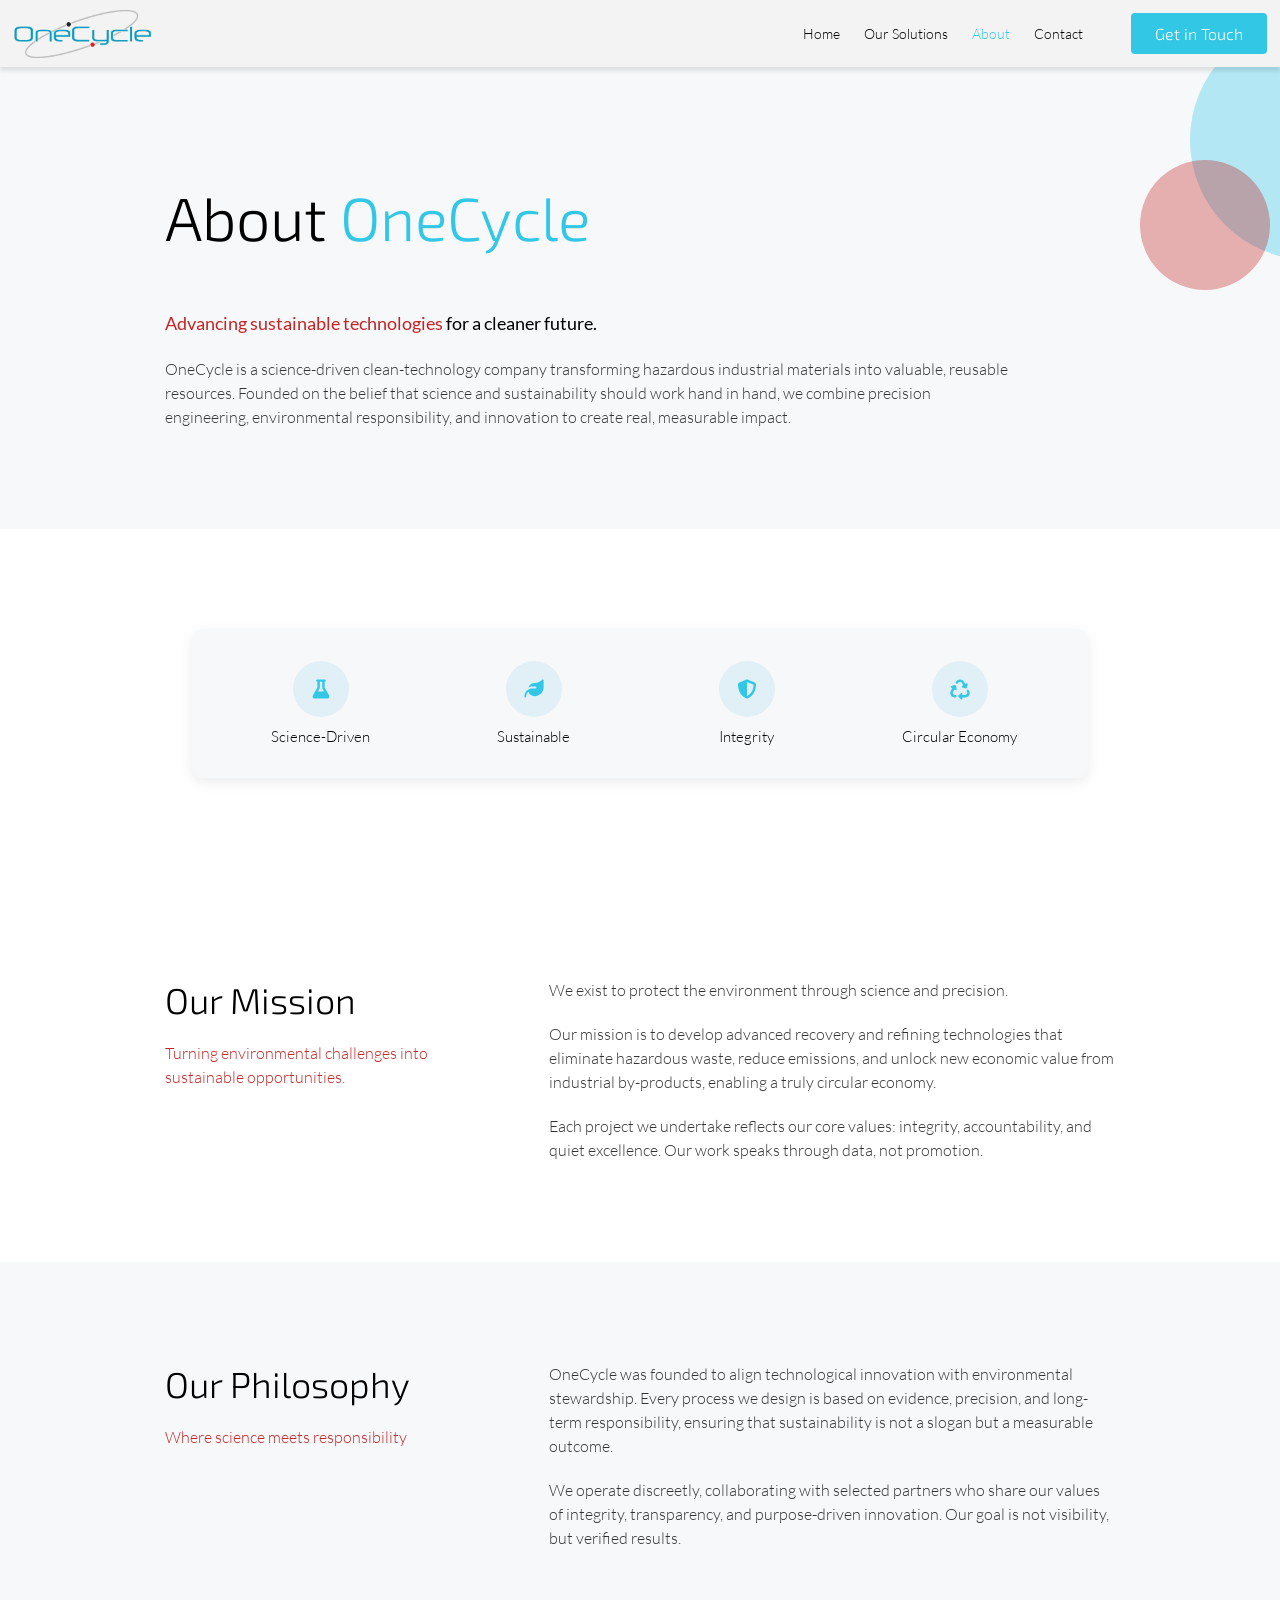
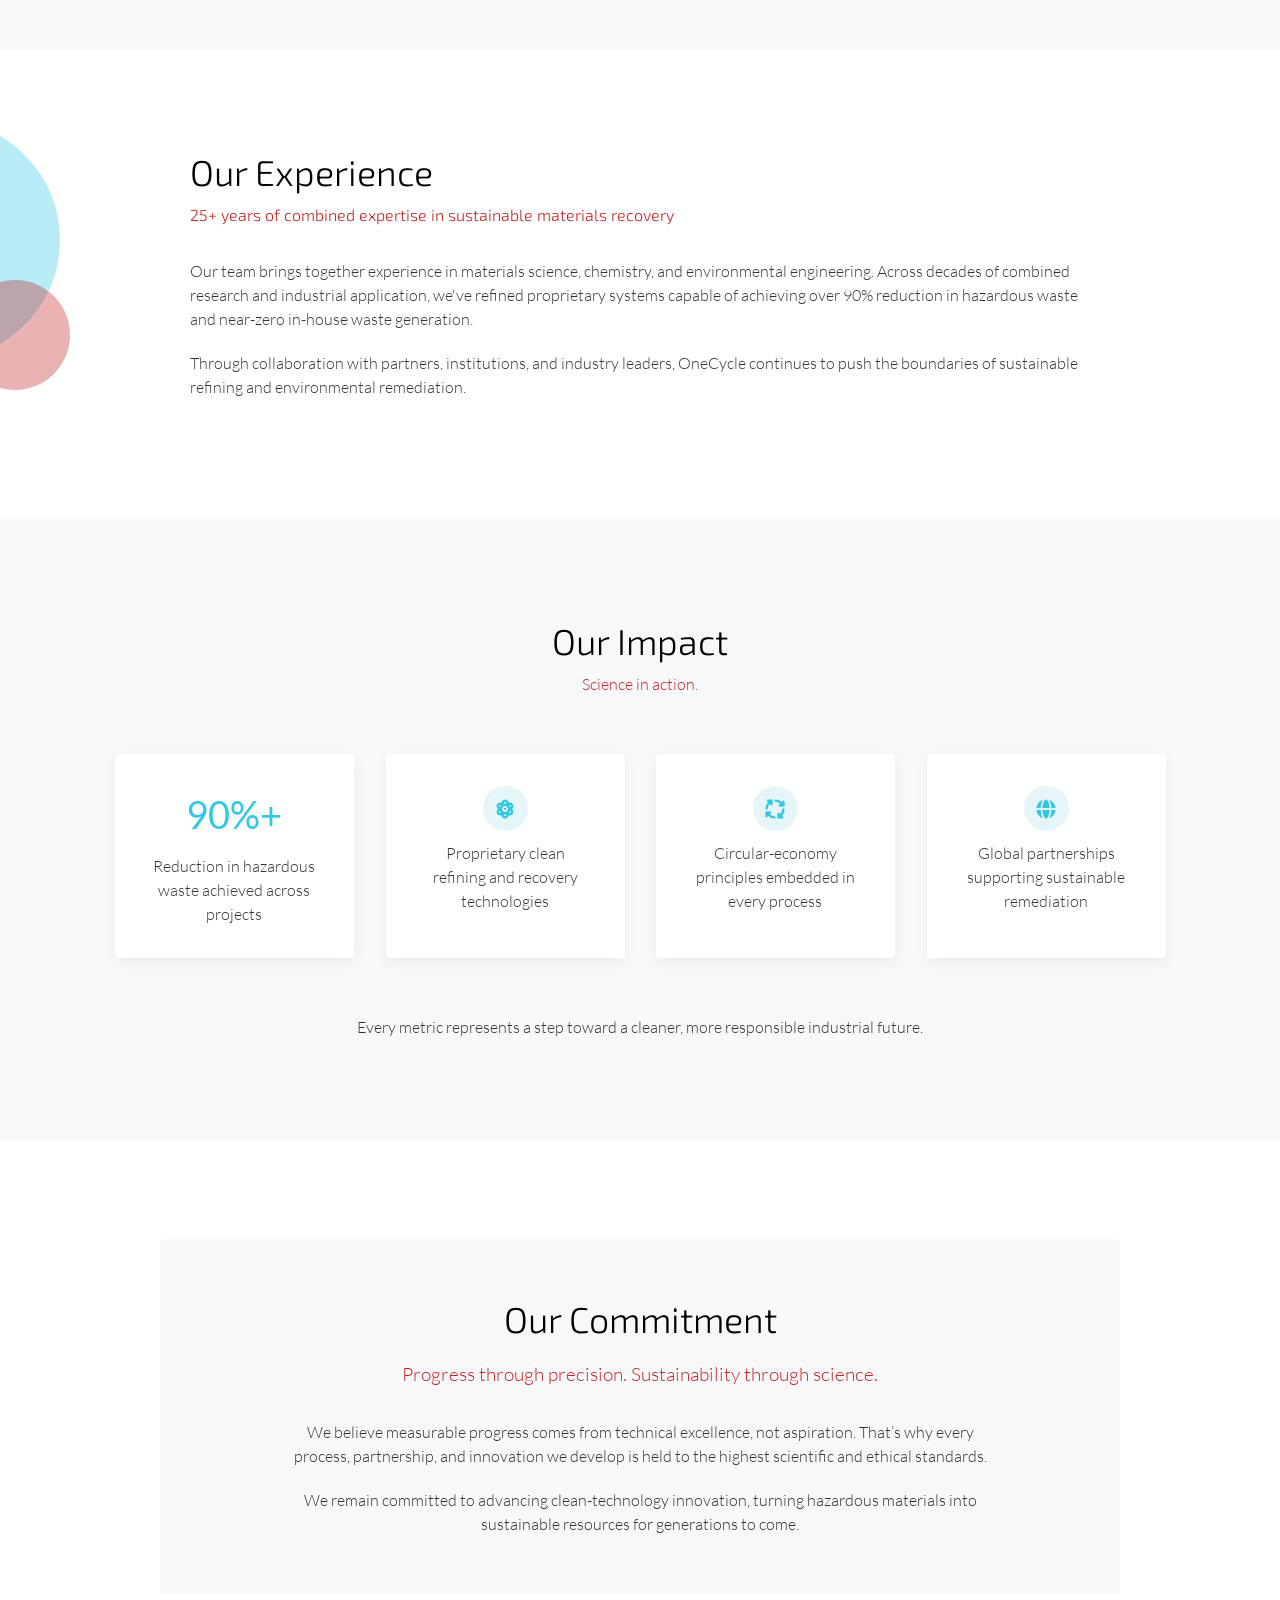
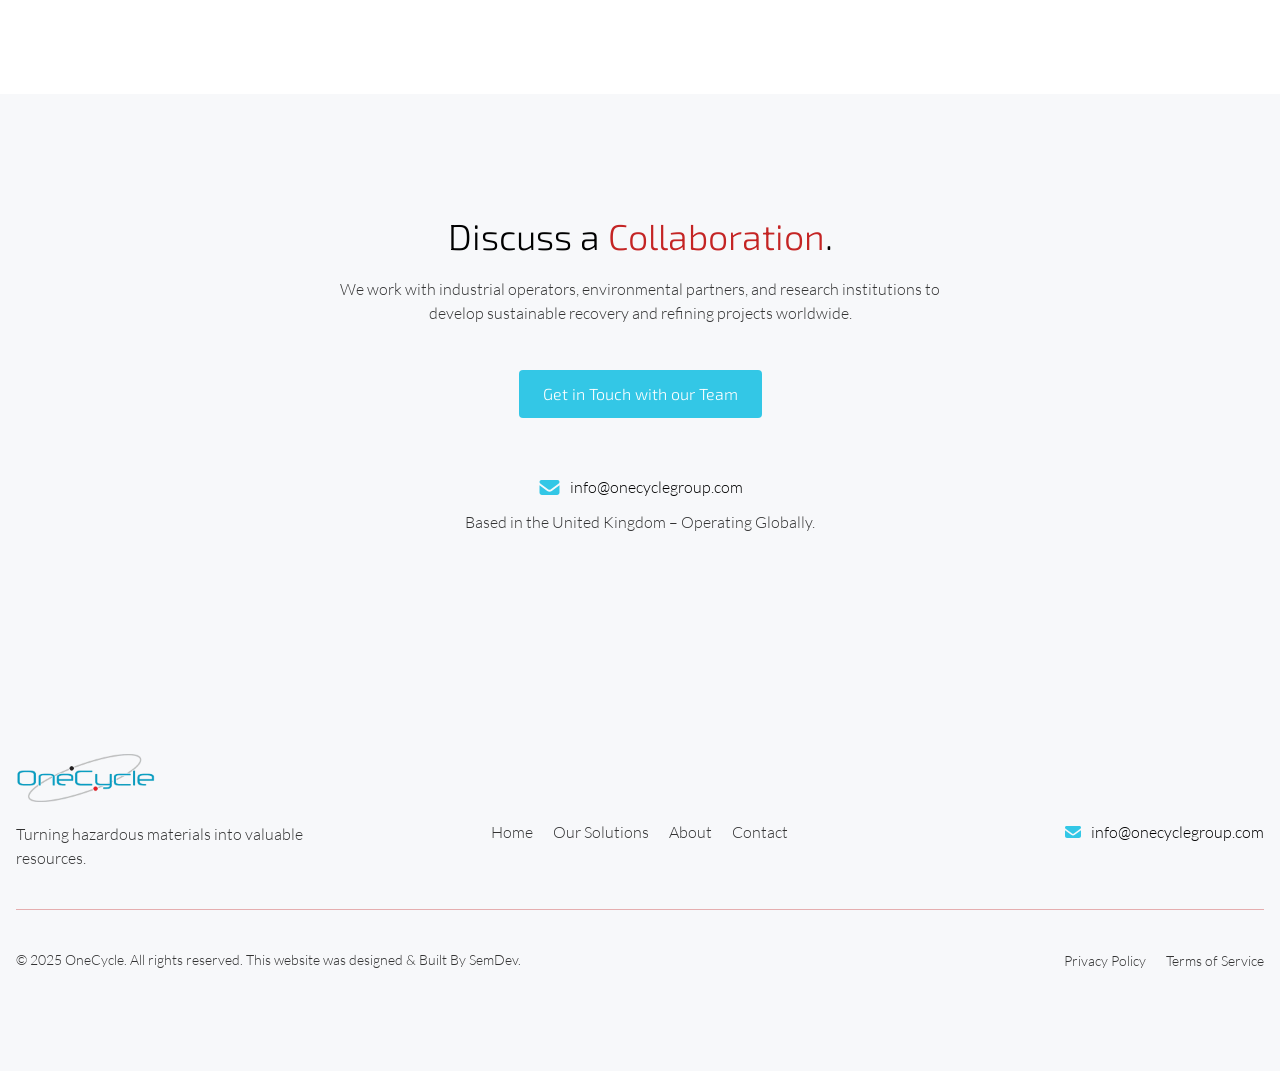
==== about/index.html @ dfafe9f1 "CHORE: Final touches" ====
<!DOCTYPE html>
<html lang="en-GB">
<head>
  <!-- Meta -->
  <meta charset="UTF-8">
  <meta name="viewport" content="width=device-width, initial-scale=1.0">
  <meta name="color-scheme" content="light"> 

  <!-- Primary SEO -->
  <title>About OneCycle | Clean-Technology & Sustainable Innovation</title>
  <meta name="description" content="Learn how OneCycle advances sustainable recovery and refining technologies that transform hazardous industrial materials into reusable resources.">
  <link rel="canonical" href="https://onecyclegroup.com/about/">
  <meta name="robots" content="index, follow, max-snippet:-1, max-image-preview:large, max-video-preview:-1">

  <!-- Icons & PWA -->
  <link rel="icon" type="image/png" sizes="32x32" href="/assets/images/onecycle-favicon.png">
  <link rel="icon" type="image/png" sizes="192x192" href="/assets/images/onecycle-favicon.png">
  <link rel="apple-touch-icon" href="/assets/images/onecycle-favicon.png">
  <meta name="theme-color" content="#F3F3F3"> 

  <!-- Global CSS -->
  <link rel="preload" href="/assets/css/root.css" as="style">
  <link rel="stylesheet" href="/assets/css/root.css">
  <link rel="preload" href="/assets/css/global.css" as="style">
  <link rel="stylesheet" href="/assets/css/global.css">

  <!-- Page Specific CSS -->
  <link rel="preload" href="/assets/css/about.css" as="style">
  <link rel="stylesheet" href="/assets/css/about.css">

  <!-- Fonts -->
  <link href="/assets/fonts/Exo2-Light.woff2" rel="preload" as="font" 
  crossorigin type="font/woff2">
  <link href="/assets/fonts/Exo2-Regular.woff2" rel="preload" as="font" 
  crossorigin type="font/woff2">
  <link href="/assets/fonts/Lato-Light.woff2" rel="preload" as="font" 
  crossorigin type="font/woff2">
  <link href="/assets/fonts/Lato-Regular.woff2" rel="preload" as="font" 
  crossorigin type="font/woff2">

  <!-- Other head and Json data under here -->
  <!-- ===== Open Graph (Facebook/LinkedIn) ===== -->
  <meta property="og:type" content="website">
  <meta property="og:site_name" content="OneCycle">
  <meta property="og:url" content="https://onecyclegroup.com/about/">
  <meta property="og:title" content="About OneCycle | Clean-Technology & Sustainable Innovation">
  <meta property="og:description" content="Learn how OneCycle advances sustainable recovery and refining technologies that transform hazardous industrial materials into reusable resources.">
  <meta property="og:image" content="https://onecyclegroup.com/assets/images/onecycle-logo.jpg/">
  <meta property="og:image:width" content="1200">
  <meta property="og:image:height" content="630">
  <meta property="og:image:alt" content="OneCycle Logo">
  <meta property="og:locale" content="en_GB">

  <!-- About WebPage -->
  <script type="application/ld+json">
  {
    "@context": "https://schema.org",
    "@type": "WebPage",
    "@id": "https://onecyclegroup.com/about/#webpage",
    "url": "https://onecyclegroup.com/about/",
    "name": "About OneCycle | Science-Driven Clean-Technology Company",
    "inLanguage": "en-GB",
    "isPartOf": {
      "@id": "https://onecyclegroup.com/#website"
    },
    "about": [
      "Science-driven clean-technology",
      "Sustainable materials recovery",
      "Environmental responsibility",
      "Circular economy",
      "Advanced recovery and refining technologies",
      "Hazardous waste reduction",
      "Clean-technology innovation"
    ],
    "description": "Learn about OneCycle, a science-driven clean-technology company transforming hazardous industrial materials into valuable, reusable resources. Discover our mission, philosophy, impact, and decades of combined experience in sustainable materials recovery and environmental remediation."
  }
  </script>

  <!-- Breadcrumbs for About Page -->
  <script type="application/ld+json">
  {
    "@context": "https://schema.org",
    "@type": "BreadcrumbList",
    "itemListElement": [
      {
        "@type": "ListItem",
        "position": 1,
        "name": "Home",
        "item": "https://onecyclegroup.com/"
      },
      {
        "@type": "ListItem",
        "position": 2,
        "name": "About",
        "item": "https://onecyclegroup.com/about/"
      }
    ]
  }
  </script>

</head>

<body> 
  <a href="#main-content" class="skip-link">Skip to main content</a>
  <!-- Nav1 Component Start -->
  <!-- Nav1 Component Start -->

  <!-- Header -->
  <header id="nav1-navigation">
    <div class="nav1-container container">
      <!-- Logo -->
      <a href="/" class="nav1-logo">
        <img alt="OneCycle" decoding="async"
          srcset="/assets/images/onecycle-logo.webp">
      </a>

      <!-- Nav Menu -->
      <div class="nav1-inner">
        <nav class="nav1-nav" role="navigation" aria-label="Primary">
          <!-- Toggle Button -->
          <button 
            class="nav1-toggle" 
            aria-label="Toggle Navigation"
            aria-controls="nav-menu"
            aria-expanded="false"
            >
            <div class="nav1-toggle-box">
              <span class="nav1-line" aria-hidden="true"></span>
              <span class="nav1-line" aria-hidden="true"></span>
              <span class="nav1-line" aria-hidden="true"></span>
            </div>
          </button>

          <div class="nav1-ul-wrapper" id="nav-menu">
            <ul class="nav1-ul">
              <!-- Home -->
              <li><a href="/">Home</a></li>
              <li><a href="/our-solutions/">Our Solutions</a></li>
              <li><a href="/about/" class="active" aria-current="page">About</a></li>
              <li><a href="/contact/">Contact</a></li>
            </ul>
            <div class="header-btn">
              <a href="/contact/" class="cta-button">Get in Touch</a>
            </div>
          </div>
        </nav>

        <div 
          class="header-btn"
          style="margin-left: 3rem;"
          >
          <a 
            href="/contact/" 
            class="cta-button sweep-to-top"
            style="padding: 0.7rem 1.5rem;"
            >
            Get in Touch</a>
        </div>
      </div>
    </div>
  </header>
  <div class="nav1-overlay" id="nav-overlay" aria-hidden="true"></div>

  <!-- Nav1 Component End -->
  <!-- Nav1 Component End -->

  <!-- Main Content -->
  <main id="main-content" tabindex="-1">

    <!-- SERVICES PAGE HERO -->
    <section id="services-hero" class="internal-hero section" aria-labelledby="internal-hero-title">
      <!-- Background circles -->
      <div class="internl-hero-bg" aria-hidden="true">
        <div class="internal-hero-circle internal-hero-circle1"></div>
        <div class="internal-hero-circle internal-hero-circle2"></div>
      </div>
      
      <div class="container internal-hero-inner">
        <div class="internal-hero-header">
          <h1 id="internal-hero-title" class="internal-hero-title">
            About <span class="brand-accent-blue">OneCycle</span>
          </h1>

          <p class="internal-hero-kicker">
            <span class="brand-accent">Advancing sustainable technologies</span> for a cleaner future.
          </p>

          <p class="internal-hero-copy">
            OneCycle is a science-driven clean-technology company transforming hazardous 
            industrial materials into valuable, reusable resources. Founded on the belief 
            that science and sustainability should work hand in hand, we combine precision 
            engineering, environmental responsibility, and innovation to create real, 
            measurable impact.
          </p>
        </div>
      </div>
    </section>

    <!-- ABOUT VALUES SECTION -->
    <section id="about-values" class="section" aria-labelledby="about-values-title">
      <div class="container about-values-inner">
        <h2 id="about-values-title" class="visually-hidden">Our Core Principles</h2>

        <div class="about-values-card">
          <ul class="about-values-list">
            <!-- Science-Driven -->
            <li class="about-value">
              <span class="about-value-icon">
                <svg class="icon" xmlns="http://www.w3.org/2000/svg" viewBox="0 0 640 640" focusable="false" aria-hidden="true" height="25" width="25">
                  <path d="M384 64L224 64C206.3 64 192 78.3 192 96C192 113.7 206.3 128 224 128L224 279.5L103.5 490.3C98.6 499 96 508.7 96 518.7C96 550.4 121.6 576 153.3 576L486.7 576C518.3 576 544 550.4 544 518.7C544 508.7 541.4 498.9 536.5 490.3L416 279.5L416 128C433.7 128 448 113.7 448 96C448 78.3 433.7 64 416 64L384 64zM288 279.5L288 128L352 128L352 279.5C352 290.6 354.9 301.6 360.4 311.3L402 384L238 384L279.6 311.3C285.1 301.6 288 290.7 288 279.5z"/>
                </svg>
              </span>
              <span class="about-value-label">Science-Driven</span>
            </li>

            <!-- Sustainable -->
            <li class="about-value">
              <span class="about-value-icon">
                <svg class="icon" xmlns="http://www.w3.org/2000/svg" viewBox="0 0 640 640" focusable="false" aria-hidden="true" height="25" width="25">
                  <path d="M535.3 70.7C541.7 64.6 551 62.4 559.6 65.2C569.4 68.5 576 77.7 576 88L576 274.9C576 406.1 467.9 512 337.2 512C260.2 512 193.8 462.5 169.7 393.3C134.3 424.1 112 469.4 112 520C112 533.3 101.3 544 88 544C74.7 544 64 533.3 64 520C64 445.1 102.2 379.1 160.1 340.3C195.4 316.7 237.5 304 280 304L360 304C373.3 304 384 293.3 384 280C384 266.7 373.3 256 360 256L280 256C240.3 256 202.7 264.8 169 280.5C192.3 210.5 258.2 160 336 160C402.4 160 451.8 137.9 484.7 116C503.9 103.2 520.2 87.9 535.4 70.7z"/>
                </svg>
              </span>
              <span class="about-value-label">Sustainable</span>
            </li>

            <!-- Integrity -->
            <li class="about-value">
              <span class="about-value-icon">
                <svg class="icon" xmlns="http://www.w3.org/2000/svg" viewBox="0 0 640 640" focusable="false" aria-hidden="true" height="25" width="25">
                  <path d="M320 64C324.6 64 329.2 65 333.4 66.9L521.8 146.8C543.8 156.1 560.2 177.8 560.1 204C559.6 303.2 518.8 484.7 346.5 567.2C329.8 575.2 310.4 575.2 293.7 567.2C121.3 484.7 80.6 303.2 80.1 204C80 177.8 96.4 156.1 118.4 146.8L306.7 66.9C310.9 65 315.4 64 320 64zM320 130.8L320 508.9C458 442.1 495.1 294.1 496 205.5L320 130.9L320 130.9z"/>
                </svg>
              </span>
              <span class="about-value-label">Integrity</span>
            </li>

            <!-- Circular Economy -->
            <li class="about-value">
              <span class="about-value-icon">
                <svg class="icon" xmlns="http://www.w3.org/2000/svg" viewBox="0 0 640 640" focusable="false" aria-hidden="true" height="25" width="25">
                  <path d="M216.3 124C262.5 44 378 44 424.2 124L461.5 188.6L489.2 172.6C497.6 167.7 508.1 168.4 515.8 174.3C523.5 180.2 526.9 190.2 524.4 199.6L500.9 287C497.5 299.8 484.3 307.4 471.5 304L384.1 280.6C374.7 278.1 367.8 270.2 366.5 260.6C365.2 251 369.9 241.5 378.3 236.7L406 220.7L368.7 156.1C347.1 118.8 293.3 118.8 271.7 156.1L266.4 165.2C257.6 180.5 238 185.7 222.7 176.9C207.4 168.1 202.2 148.5 211 133.1L216.3 124zM513.7 343.1C529 334.3 548.6 339.5 557.4 354.8L562.7 363.9C608.9 443.9 551.2 543.9 458.8 543.9L384.2 543.9L384.2 575.9C384.2 585.6 378.4 594.4 369.4 598.1C360.4 601.8 350.1 599.8 343.2 592.9L279.2 528.9C269.8 519.5 269.8 504.3 279.2 495L343.2 431C350.1 424.1 360.4 422.1 369.4 425.8C378.4 429.5 384.2 438.3 384.2 448L384.2 480L458.8 480C501.9 480 528.9 433.3 507.3 396L502 386.9C493.2 371.6 498.4 352 513.7 343.2zM115 299.4L87.3 283.4C78.9 278.5 74.2 269.1 75.5 259.5C76.8 249.9 83.7 242 93.1 239.5L180.5 216C193.3 212.6 206.5 220.2 209.9 233L233.3 320.4C235.8 329.8 232.4 339.7 224.7 345.7C217 351.7 206.5 352.3 198.1 347.4L170.4 331.4L133.1 396C111.5 433.3 138.5 480 181.6 480L192.2 480C209.9 480 224.2 494.3 224.2 512C224.2 529.7 209.9 544 192.2 544L181.6 544C89.3 544 31.6 444 77.8 364L115 299.4z"/>
                </svg>
              </span>
              <span class="about-value-label">Circular Economy</span>
            </li>
          </ul>
        </div>
      </div>
    </section>

    <!-- MISSION SECTION -->
    <section id="mission" class="section" aria-labelledby="mission-title">
      <div class="container mission-inner reveal">
        <div class="mission-layout">
          <!-- Left column -->
          <div class="mission-left">
            <h2 id="mission-title">Our Mission</h2>
            <p class="mission-kicker reveal">
              Turning environmental challenges into sustainable opportunities.
            </p>
          </div>

          <!-- Right column -->
          <div class="mission-right">
            <p>
              We exist to protect the environment through science and precision.
            </p>
            <p>
              Our mission is to develop advanced recovery and refining technologies that eliminate hazardous waste,
              reduce emissions, and unlock new economic value from industrial by-products, enabling a truly circular economy.
            </p>
            <p>
              Each project we undertake reflects our core values: integrity, accountability, and quiet excellence.
              Our work speaks through data, not promotion.
            </p>
          </div>
        </div>
      </div>
    </section>

    <!-- Philosophy SECTION -->
    <section id="philosophy" class="section" aria-labelledby="philosophy-title">
      <div class="container mission-inner reveal">
        <div class="mission-layout">
          <!-- Left column -->
          <div class="mission-left">
            <h2 id="philosophy-title">Our Philosophy</h2>
            <p class="mission-kicker reveal">
              Where science meets responsibility
            </p>
          </div>

          <!-- Right column -->
          <div class="mission-right">
            <p>
              OneCycle was founded to align technological innovation with environmental stewardship. 
              Every process we design is based on evidence, precision, and long- term responsibility, 
              ensuring that sustainability is not a slogan but a measurable outcome.
            </p>
            <p>
              We operate discreetly, collaborating with selected partners who share our values of 
              integrity, transparency, and purpose-driven innovation. Our goal is not visibility, 
              but verified results.
            </p>
          </div>
        </div>
      </div>
    </section>

    <!-- Experience SECTION -->
    <section id="experience" class="section" aria-labelledby="experience-title">
      <!-- Background shapes -->
      <div class="philosophy-bg" aria-hidden="true">
        <div class="philosophy-circle circle-left-1"></div>
        <div class="philosophy-circle circle-left-2"></div>
      </div>
      <div class="container philosophy-inner reveal">
        <h2 id="experience-title" class="reveal">
          Our Experience
        </h2>
        <p class="experience-kicker reveal">25+ years of combined expertise in sustainable materials recovery</p>

        <p class="philosophy-copy">
          Our team brings together experience in materials science, chemistry, and 
          environmental engineering. Across decades of combined research and industrial 
          application, we've refined proprietary systems capable of achieving over 90% 
          reduction in hazardous waste and near-zero in-house waste generation.
        </p>

        <p class="philosophy-copy">
          Through collaboration with partners, institutions, and industry leaders, OneCycle 
          continues to push the boundaries of sustainable refining and environmental remediation.
        </p>
      </div>
    </section>

    <!-- ABOUT – IMPACT SECTION -->
    <section id="about-impact" class="section" aria-labelledby="about-impact-title">
      <div class="container about-impact-inner reveal">

        <header class="about-impact-header">
          <h2 id="about-impact-title" class="reveal">Our Impact</h2>
          <p class="about-impact-kicker reveal">Science in action.</p>
        </header>

        <ul class="about-impact-grid">
          <li class="about-impact-card reveal">
            <p class="impact-figure">90%+</p>
            <p class="impact-copy">Reduction in hazardous waste achieved across projects</p>
          </li>

          <li class="about-impact-card reveal">
            <span class="impact-icon-circle">
              <svg class="icon" xmlns="http://www.w3.org/2000/svg" viewBox="0 0 640 640" focusable="false" aria-hidden="true" height="25" width="25">
                <path d="M320 462.8C308.2 467.9 296.6 472.5 285.1 476.3C301.8 510.1 316.1 512 320 512C323.9 512 338.1 510.1 354.9 476.3C343.5 472.4 331.8 467.9 320 462.8zM510 320C543 365.2 554.3 410.9 533.6 448C513.4 484.3 471.1 497.3 418.4 491.2C396.4 543.3 362.7 576 320 576C277.3 576 243.6 543.3 221.6 491.2C168.9 497.3 126.6 484.3 106.4 448C85.7 410.9 97 365.2 130 320C97 274.8 85.7 229.1 106.4 192C126.6 155.7 168.9 142.7 221.6 148.8C243.6 96.7 277.2 64 320 64C362.8 64 396.4 96.7 418.4 148.8C471.1 142.7 513.4 155.6 533.6 192C554.3 229.1 543 274.8 510 320zM444.2 387.4C442.5 401.6 440.3 415.4 437.5 428.6C469.3 430 476.1 419.9 477.7 416.9C480 412.7 484.7 399 465.8 368.8C459 375.1 451.8 381.3 444.2 387.4zM437.5 211.5C440.3 224.6 442.5 238.4 444.2 252.7C451.8 258.8 459 265 465.8 271.3C484.7 241.1 480 227.3 477.7 223.2C476.1 220.3 469.3 210.2 437.5 211.5zM354.9 163.7C338.1 129.9 323.9 128 320 128C316.1 128 301.9 129.9 285.1 163.7C296.5 167.6 308.2 172.1 320 177.2C331.8 172.1 343.4 167.5 354.9 163.7zM195.9 252.6C197.6 238.3 199.8 224.6 202.6 211.4C170.8 210 164 220.1 162.4 223.1C160.1 227.3 155.4 241 174.3 271.2C181.1 264.9 188.3 258.7 195.9 252.6zM174.2 368.8C155.3 399 160 412.8 162.3 416.9C163.9 419.8 170.7 429.9 202.5 428.6C199.7 415.5 197.5 401.7 195.8 387.4C188.2 381.3 181 375.1 174.2 368.8zM400 320C400 275.8 364.2 240 320 240C275.8 240 240 275.8 240 320C240 364.2 275.8 400 320 400C364.2 400 400 364.2 400 320zM320 288C337.7 288 352 302.3 352 320C352 337.7 337.7 352 320 352C302.3 352 288 337.7 288 320C288 302.3 302.3 288 320 288z"/>
              </svg>
            </span>
            <p class="impact-copy">Proprietary clean refining and recovery technologies</p>
          </li>

          <li class="about-impact-card reveal">
            <span class="impact-icon-circle">
              <svg class="icon" xmlns="http://www.w3.org/2000/svg" viewBox="0 0 640 640" focusable="false" aria-hidden="true" height="25" width="25">
                <path d="M545.7 304.1C528.1 302.9 512.8 316.1 511.5 333.8C508.2 380.8 487.9 423.2 456.7 454.8L425 423C418.1 416.1 407.8 414.1 398.8 417.8C389.8 421.5 384 430.3 384 440L384 552C384 565.3 394.7 576 408 576L520 576C529.7 576 538.5 570.2 542.2 561.2C545.9 552.2 543.9 541.9 537 535L502 500C543.7 457.8 570.9 401.2 575.4 338.2C576.6 320.6 563.4 305.3 545.7 304zM103 105L138 140C96.3 182.2 69.1 238.8 64.6 301.8C63.4 319.4 76.6 334.7 94.3 336C112 337.3 127.2 324 128.5 306.3C131.8 259.3 152.1 216.9 183.3 185.3L215 217C221.9 223.9 232.2 225.9 241.2 222.2C250.2 218.5 256 209.7 256 200L256 88C256 74.7 245.3 64 232 64L120 64C110.3 64 101.5 69.8 97.8 78.8C94.1 87.8 96.2 98.1 103 105zM304 94.3C302.8 111.9 316 127.2 333.7 128.5C380.7 131.8 423.1 152.1 454.7 183.3L423 215C416.1 221.9 414.1 232.2 417.8 241.2C421.5 250.2 430.3 256 440 256L552 256C565.3 256 576 245.3 576 232L576 120C576 110.3 570.2 101.5 561.2 97.8C552.2 94.1 541.9 96.2 535 103L500 138C457.8 96.3 401.2 69.1 338.2 64.6C320.6 63.4 305.3 76.6 304 94.3zM105 537L140 502C182.2 543.7 238.8 570.9 301.8 575.4C319.4 576.6 334.7 563.4 336 545.7C337.3 528 324 512.8 306.3 511.5C259.3 508.2 216.9 487.9 185.3 456.7L217 425C223.9 418.1 225.9 407.8 222.2 398.8C218.5 389.8 209.7 384 200 384L88 384C74.7 384 64 394.7 64 408L64 520C64 529.7 69.8 538.5 78.8 542.2C87.8 545.9 98.1 543.8 105 537z"/>
              </svg>
            </span>
            <p class="impact-copy">Circular-economy principles embedded in every process</p>
          </li>

          <li class="about-impact-card reveal">
            <span class="impact-icon-circle">
              <svg class="icon" xmlns="http://www.w3.org/2000/svg" viewBox="0 0 640 640" focusable="false" aria-hidden="true" height="25" width="25">
                <path d="M415.9 344L225 344C227.9 408.5 242.2 467.9 262.5 511.4C273.9 535.9 286.2 553.2 297.6 563.8C308.8 574.3 316.5 576 320.5 576C324.5 576 332.2 574.3 343.4 563.8C354.8 553.2 367.1 535.8 378.5 511.4C398.8 467.9 413.1 408.5 416 344zM224.9 296L415.8 296C413 231.5 398.7 172.1 378.4 128.6C367 104.2 354.7 86.8 343.3 76.2C332.1 65.7 324.4 64 320.4 64C316.4 64 308.7 65.7 297.5 76.2C286.1 86.8 273.8 104.2 262.4 128.6C242.1 172.1 227.8 231.5 224.9 296zM176.9 296C180.4 210.4 202.5 130.9 234.8 78.7C142.7 111.3 74.9 195.2 65.5 296L176.9 296zM65.5 344C74.9 444.8 142.7 528.7 234.8 561.3C202.5 509.1 180.4 429.6 176.9 344L65.5 344zM463.9 344C460.4 429.6 438.3 509.1 406 561.3C498.1 528.6 565.9 444.8 575.3 344L463.9 344zM575.3 296C565.9 195.2 498.1 111.3 406 78.7C438.3 130.9 460.4 210.4 463.9 296L575.3 296z"/>
              </svg>
            </span>
            <p class="impact-copy">Global partnerships supporting sustainable remediation</p>
          </li>
        </ul>

        <p class="about-impact-footer">
          Every metric represents a step toward a cleaner, more responsible industrial future.
        </p>

      </div>
    </section>

    <!-- ABOUT – COMMITMENT SECTION -->
    <section id="commitment" class="section" aria-labelledby="commitment-title">
      <div class="container commitment-inner reveal">
        <div class="commitment-panel">
          <h2 id="commitment-title" class="reveal">Our Commitment</h2>

          <p class="commitment-kicker">
            Progress through precision. Sustainability through science.
          </p>

          <p class="commitment-copy">
            We believe measurable progress comes from technical excellence, not aspiration. That’s why every process,
            partnership, and innovation we develop is held to the highest scientific and ethical standards.
          </p>

          <p class="commitment-copy">
            We remain committed to advancing clean-technology innovation, turning hazardous materials into sustainable
            resources for generations to come.
          </p>
        </div>
      </div>
    </section>

    <!-- COLLAB CTA -->
    <section id="collab-cta" class="section" aria-labelledby="collab-cta-title">
      <div class="container collab-cta-inner">
        <h2 id="collab-cta-title" class="reveal">
          Discuss a <span class="brand-accent">Collaboration</span>.
        </h2>

        <p class="collab-cta-intro">
          We work with industrial operators, environmental partners, and research institutions to develop
          sustainable recovery and refining projects worldwide.
        </p>

        <div class="collab-cta-actions">
          <a href="/contact/" class="cta-button sweep-to-top reveal">Get in Touch with our Team</a>
        </div>

        <div class="collab-cta-meta">
          <p class="collab-cta-email">
            <svg class="icon" xmlns="http://www.w3.org/2000/svg" viewBox="0 0 640 640" focusable="false" aria-hidden="true" height="25" width="25">
              <path d="M112 128C85.5 128 64 149.5 64 176C64 191.1 71.1 205.3 83.2 214.4L291.2 370.4C308.3 383.2 331.7 383.2 348.8 370.4L556.8 214.4C568.9 205.3 576 191.1 576 176C576 149.5 554.5 128 528 128L112 128zM64 260L64 448C64 483.3 92.7 512 128 512L512 512C547.3 512 576 483.3 576 448L576 260L377.6 408.8C343.5 434.4 296.5 434.4 262.4 408.8L64 260z"/>
            </svg>
            <a href="mailto:info@onecyclegroup.com">info@onecyclegroup.com</a>
          </p>

          <p class="collab-cta-location">
            Based in the United Kingdom – Operating Globally.
          </p>
        </div>
      </div>
    </section>
  </main>

  <!-- FOOTER -->
  <footer id="footer1" class="section">
    <div class="container footer1-inner">
      <!-- Logo -->
      <a href="/" class="nav1-logo">
        <img alt="OneCycle" decoding="async"
          srcset="/assets/images/onecycle-logo.webp">
      </a>
      <!-- Top Row -->
      <div class="footer1-top">
        <div class="footer1-brand">
          <p class="footer1-tagline">
            Turning hazardous materials into valuable resources.
          </p>
        </div>

        <nav class="footer1-nav" aria-label="Footer Navigation">
          <ul>
            <li><a href="/">Home</a></li>
            <li><a href="/our-solutions/">Our Solutions</a></li>
            <li><a href="/about/">About</a></li>
            <li><a href="/contact/">Contact</a></li>
          </ul>
        </nav>

        <div class="footer1-contact">
          <svg class="icon-small footer1-email-icon" viewBox="0 0 640 640" aria-hidden="true">
            <path d="M112 128C85.5 128 64 149.5 64 176C64 191.1 71.1 205.3 83.2 214.4L291.2 370.4C308.3 383.2 331.7 383.2 348.8 370.4L556.8 214.4C568.9 205.3 576 191.1 576 176C576 149.5 554.5 128 528 128L112 128zM64 260L64 448C64 483.3 92.7 512 128 512L512 512C547.3 512 576 483.3 576 448L576 260L377.6 408.8C343.5 434.4 296.5 434.4 262.4 408.8L64 260z"/>
          </svg>

          <a href="mailto:info@onecyclegroup.com">info@onecyclegroup.com</a>
        </div>
      </div>

      <!-- Divider -->
      <hr class="footer1-divider">

      <!-- Bottom Row -->
      <div class="footer1-bottom">
        <p class="footer1-copy">© 2025 OneCycle. All rights reserved.
          <a href="https://builtbysemdev.com" class="built-by-link">
            This website was designed &amp; Built By SemDev.
          </a>
        </p>

        <div class="footer1-legal">
          <a href="/privacy-policy">Privacy Policy</a>
          <a href="/terms-of-service">Terms of Service</a>
        </div>
      </div>

    </div>
  </footer>
  <!-- footer1 Components End -->
  <!-- footer1 Components End -->

  <script src="/assets/js/global.js" defer></script>
</body>
</html>
---- assets/css/root.css ----
:root {
  --spaceXs: clamp(0.5rem, 0.8vw, 0.625rem);   /* 8–10px range */
  --spaceSm: clamp(1rem, 1.6vw, 1.25rem);      /* 16–20px range */
  --spaceSmMd: clamp(1.75rem, 2.5vw, 2.1875rem); /* 28–35px range */
  --spaceMd: clamp(2.5rem, 3.5vw, 3.125rem);   /* 40–50px range */
  --spaceLg: clamp(3.5rem, 4.5vw, 4.0625rem);  /* 56–65px range */
  --mainBrandColour: #33C7E6;
  --brandAccentColour: #C42424;
  --bgColour1: #F7F8FA;
  --bgColour2: #F3F3F3; 
  --bgColour3: #FFFFFF;
  --textColour1: black;  
  --textColour2: rgba(0, 0, 0, 0.80);  
  --maxW: 80rem;
  --sectionPadding: clamp(3.75rem, 7.82vw, 6.25rem) 1rem;
  --headerFont: "Exo2", sans-serif; 
  --bodyFont: "Lato", sans-serif; 
  --logoFont: "Neuropol-X", sans-serif;
  --borderR: 4px;
}
---- assets/css/root.css ----
:root {
  --spaceXs: clamp(0.5rem, 0.8vw, 0.625rem);   /* 8–10px range */
  --spaceSm: clamp(1rem, 1.6vw, 1.25rem);      /* 16–20px range */
  --spaceSmMd: clamp(1.75rem, 2.5vw, 2.1875rem); /* 28–35px range */
  --spaceMd: clamp(2.5rem, 3.5vw, 3.125rem);   /* 40–50px range */
  --spaceLg: clamp(3.5rem, 4.5vw, 4.0625rem);  /* 56–65px range */
  --mainBrandColour: #33C7E6;
  --brandAccentColour: #C42424;
  --bgColour1: #F7F8FA;
  --bgColour2: #F3F3F3; 
  --bgColour3: #FFFFFF;
  --textColour1: black;  
  --textColour2: rgba(0, 0, 0, 0.80);  
  --maxW: 80rem;
  --sectionPadding: clamp(3.75rem, 7.82vw, 6.25rem) 1rem;
  --headerFont: "Exo2", sans-serif; 
  --bodyFont: "Lato", sans-serif; 
  --logoFont: "Neuropol-X", sans-serif;
  --borderR: 4px;
}
---- assets/css/global.css ----
/* Fonts */
@font-face {
  font-display: swap; 
  font-family: 'Exo2';
  font-style: normal;
  font-weight: 400;
  src: url('/assets/fonts/Exo2-Regular.woff2') format('woff2'),
       url('/assets/fonts/Exo2-Regular.woff') format('woff'); 
}

@font-face {
  font-display: swap; 
  font-family: 'Exo2';
  font-style: normal;
  font-weight: 300;
  src: url('/assets/fonts/Exo2-Light.woff2') format('woff2'),
       url('/assets/fonts/Exo2-Light.woff') format('woff'); 
}

@font-face {
  font-display: swap; 
  font-family: 'Lato';
  font-style: normal;
  font-weight: 400;
  src: url('/assets/fonts/Lato-Regular.woff2') format('woff2'),
       url('/assets/fonts/Lato-Regular.woff') format('woff'); 
}

@font-face {
  font-display: swap; 
  font-family: 'Lato';
  font-style: normal;
  font-weight: 300;
  src: url('/assets/fonts/Lato-Light.woff2') format('woff2'),
       url('/assets/fonts/Lato-Light.woff') format('woff'); 
}

/* visible-only-on-focus skip link */
.skip-link{
  position:absolute;
  left:-9999px;
  top:auto
}

.skip-link:focus{
  left:1rem;
  top:1rem;
  z-index:10000;
  padding:.6rem 1rem;
  background:#000;
  color:#fff;
  border-radius:.375rem
}

/* visually hidden but screen-reader readable */
.visually-hidden{
  position:absolute!important;
  width:1px;
  height:1px;
  padding:0;
  margin:-1px;
  overflow:hidden;
  clip:rect(0 0 0 0);
  white-space:nowrap;
  border:0
}

/* always show a focus style */
:focus-visible{
  outline: 2px solid var(--mainBrandColour);
}

input,
textarea,
select {
  font-size: 16px;
}

/* reduced motion */
@media (prefers-reduced-motion: reduce){
  *{
    animation-duration:0.01ms !important;
    animation-iteration-count:1 !important;
    transition-duration:0.01ms !important;
    scroll-behavior:auto !important
  }

  .reveal,
  .sweep-to-top,
  .your-animation-class {
    animation: none;
    transition: none;
  }
}

/* Global Styles */
html {
  font-size: 16px; 
}

*, *:before, *:after {
  margin: 0;
  box-sizing: border-box;
  padding: 0;
}

body, html {
  margin: 0;
  overflow-x: hidden;
  padding: 0;
  font-family: var(--bodyFont);
  font-weight: 300;
  color: var(--textColour1);
  scroll-behavior: smooth;
  background-color: var(--bgColour1);
}

section {
  padding: var(--sectionPadding)
}

.container {
  max-width: var(--maxW);
  margin: 0 auto;
}

p {
  line-height: 1.5em;
}

h1, h2 {
  font-family: var(--headerFont);
  font-weight: 300;
}

h1 {
  font-size: clamp(2.9rem, 5.4vw, 3.8rem);
}

h2 {
  font-size: clamp(2rem, 2.8vw, 2.3rem);
}

h3 {
  font-size: clamp(1.1rem, 1.8vw, 1.2rem);
  font-family: var(--headerFont);
}

.brand-accent-blue {
  color: var(--mainBrandColour);
  opacity: 1;
}

.brand-accent {
  color: var(--brandAccentColour);
  opacity: 1;
}

.sub-heading {
  color: var(--mainBrandColour);
}

/* Icon styles */
.icon {
  fill: var(--mainBrandColour);
  width: 25px;
  height: 25px;
}

.icon {
  fill: var(--mainBrandColour);
  width: 25px;
  height: 25px;
}

.icon-small {
  width: 20px;
  fill: var(--mainBrandColour);
  height: 20px;
}

/* Icon Circle */
.icon-circle {
  width: clamp(40px, 6.5vw, 48px);
  height: clamp(40px, 6.5vw, 48px);
  background: #33c8e62a;
  color: var(--mainBrandColour);
  border-radius: 50%;
  font-size: clamp(1.2rem, 2.5vw, 1.5rem);
  display: flex;
  align-items: center;
  justify-content: center;
  margin-bottom: 1.2rem;
}

/* Button Styles */
/* Button CSS */
.cta-button {
  padding: 0.9rem 1.5rem;
  text-decoration: none;
  font-weight: 300;
  font-size: 1rem;
  display: inline-block;
  transition: all 0.3s;
  font-family: var(--headerFont);
  position: relative;
  background-color: var(--mainBrandColour);
  border: none;
  color: white;
  cursor: pointer;
  border-radius: 4px;
}

.sub-btn {
  box-sizing: border-box;
  background-color: rgba(230, 230, 230, 0);
  border: 1px solid #5A5A5A;
  color: var(--mainBrandColour);
  font-weight: 400;
  color: #5A5A5A;
}

/* ==== Nav1 Component Styles Start ==== */
/* ==== Nav1 Component Styles Start ==== */
#nav1-navigation {
  position: fixed;
  top: 0;
  left: 50%;
  transform: translateX(-50%);
  width: 100%;
  background: var(--bgColour2);
  box-shadow: 0 4px 4px rgba(0, 0, 0, 0.1);
  z-index: 1000;
  padding: 0.6rem 0.8rem;
}

.nav1-container {
  display: flex;
  align-items: center;
  justify-content: space-between;
}

.nav1-inner {
  display: flex;
  flex-direction: row;
  align-items: center;
}

.nav1-ul li a {
  font-family: var(--bodyFont);
  font-weight: 300;
  color: var(--textColour1);
  text-decoration: none;
  transition: color 0.3s;
}

.nav1-logo {
  height: clamp(2rem, 6.4vw, 3rem);
  justify-content: center;
  padding: 0;
  width: auto;
  z-index: 10;
}

.nav1-logo img {
  height: 100%;
  object-fit: contain;
  width: auto;
}

.nav1-toggle {
  background: var(--bgColour2);
  border: none;
  border-radius: 4px;
  width: 42px;
  height: 42px;
  display: flex;
  justify-content: center;
  align-items: center;
  cursor: pointer;
  z-index: 10;
  transition: transform 0.6s;
}

.nav1-toggle-box {
  width: 24px;
  height: 18px;
  position: relative;
}

.nav1-line {
  width: 100%;
  height: 2px;
  background: black;
  position: absolute;
  left: 0;
  transition: all 0.3s;
  border-radius: 1px;
}

.nav1-line:nth-child(1) { top: 0; }
.nav1-line:nth-child(2) { top: 8px; }
.nav1-line:nth-child(3) { bottom: 0; }

/* Animate to "X" */
.nav1-toggle.active .nav1-line:nth-child(1) {
  transform: rotate(45deg);
  top: 8px;
}
.nav1-toggle.active .nav1-line:nth-child(2) {
  opacity: 0;
}
.nav1-toggle.active .nav1-line:nth-child(3) {
  transform: rotate(-45deg);
  bottom: auto;
  top: 8px;
}

/* Menu */
.nav1-ul-wrapper {
  width: 100%;
  background-color: var(--bgColour2);
  transform: scaleY(0);
  transform-origin: top;
  transition: transform 0.4s;
  overflow: hidden;
}

.nav1-ul {
  list-style: none;
  padding: 1.5rem 0;
  margin: 0;
  display: flex;
  flex-direction: column;
  align-items: center;
  gap: 1rem;
  font-size: 0.9rem;
}

.nav1-ul a:hover {
  color: var(--mainBrandColour);
  transition: color 0.3s;
}

.nav1-ul .active {
  color: var(--mainBrandColour);
}

/* Button */
.header-btn {
  display: none;
}

.cta-button.main-btn.zoom-out {
  font-size: 1rem;
  font-weight: 600;
  background: var(--mainBrandColour);
  border-radius: 0px;
  text-decoration: none;
}

/* Show menu when active */
#nav1-navigation.nav1-active .nav1-ul-wrapper {
  transform: scaleY(1);
  transition-delay: 0.2s;
}

.nav1-overlay {
  position: fixed;
  top: 0;
  left: 0;
  width: 100%;
  height: 100vh;
  background: rgba(0, 0, 0, 0.15); 
  opacity: 0;
  visibility: hidden;
  transition:
    transform 0.3s ease,
    opacity 0.4s ease 0.3s,      
    visibility 0.4s linear 0.6s;
  z-index: 90; 
  transform: scaleY(0);
  transform-origin: top;
}

.nav1-overlay.active {
  opacity: 1;
  visibility: visible;
  transform: scaleY(1);
  transition:
    transform 0.3s ease,
    opacity 0.3s ease,
    visibility 0s;
}

.icon-blue {
  fill: var(--mainBrandColour);
}

.nav1-ul-wrapper .header-btn {
  display: none;
}

.nav1-cta-button {
  background-color: var(--mainBrandColour);
  color: white;
  border-radius: 2px;
  text-decoration: none;
  font-size: 1.2rem;
  padding: 0.8rem 1rem;
}

/* Desktop Styles */
@media screen and (min-width: 1024px) {
  .nav1-toggle {
    display: none;
  }

  .nav1-ul-wrapper {
    transform: none !important;
    display: flex;
    align-items: center;
    height: auto;
  }

  .nav1-ul {
    flex-direction: row;
    gap: 1.5rem;
    padding: 0;
  }

  .header-btn {
    display: block;
  }
}

@media screen and (max-width: 1023px) {
    .nav1-ul-wrapper {
    width: 100%;
    height: auto;
    background-color: var(--bgColour2);
    transform: scaleY(0);
    transform-origin: top;
    transition: opacity .3s, transform .4s;
    overflow: hidden;
    position: absolute;
    box-sizing: border-box;
    padding-bottom: 1rem;
    left: 0;
    top: 58px;
  }

  .nav1-ul {
    list-style: none;
    padding: 1.5rem 0;
    margin: 0;
    max-height: 90vh;
    width: 100%;
    box-sizing: border-box;
    overflow: auto;
    height: auto;
    display: flex;
    flex-direction: column;
    align-items: center;
  }

  .nav1-ul li {
    display: block;
    width: 100%;
    text-align: center;
  }

    .nav1-ul-wrapper .header-btn {
    display: flex;
    justify-content: center;
  }

  .nav1-ul-wrapper .header-btn .cta-button {
    margin-bottom: 1rem;
  }
}
/* ==== Nav1 Component Styles End ==== */
/* ==== Nav1 Component Styles End ==== */

/* ==== Collab CTA Component Styles Start ==== */
#collab-cta {
  background: var(--bgColour1);
  color: var(--textColour1);
  text-align: center;
}

.collab-cta-inner {
  padding: var(--spaceSm) 0;
}

/* Heading + intro */
#collab-cta h2 {
  font-weight: 300;
  margin-bottom: var(--spaceSm);
}

.collab-cta-intro {
  color: var(--textColour2);
  max-width: 70ch;
  margin: 0 auto var(--spaceMd);
}

/* CTA button */
.collab-cta-actions {
  margin-bottom: var(--spaceLg);
}

/* Meta (email + location) */
.collab-cta-meta {
  display: grid;
  gap: var(--spaceXs);
  place-items: center;
  color: var(--textColour2);
}

.collab-cta-email {
  display: inline-flex;
  align-items: center;
  gap: .5rem;
}

.collab-cta-email a {
  color: var(--textColour1);
  text-decoration: none;
  transition: color 0.3s;
}

.collab-cta-email a:hover {
  color: var(--mainBrandColour);
  transition: color 0.3s;
}

/* =========================
   INTERNAL HERO STYLES 
   ========================= */
.internal-hero {
  position: relative;
  background: var(--bgColour1);
  color: var(--textColour1);
  overflow: hidden;
}

.internal-hero-inner {
  position: relative;
  padding-top: 5rem;
  max-width: 950px;
}

/* Title + text */
.internal-hero-title {
  margin-bottom: var(--spaceLg);
}

.internal-hero-header {
  max-width: 850px;
}

.internal-hero-highlight {
  color: var(--mainBrandColour);
}

.internal-hero-kicker {
  margin-bottom: var(--spaceSm);
  font-size: clamp(1.1rem, 1.3vw, 1.25rem);
  font-weight: 400;
}

.internal-hero-copy {
  color: var(--textColour2);
}

/* Background circles (bobbing like homepage) */
.internal-hero-bg {
  position: absolute;
  inset: 0;
  pointer-events: none;
  z-index: 0;
}

.internal-hero-circle {
  position: absolute;
  border-radius: 50%;
  opacity: 0.35;
  animation: bob 8s ease-in-out infinite;
}

/* Large aqua circle on right */
.internal-hero-circle1 {
  width: 240px;
  height: 240px;
  right: -150px;
  top: 20px;
  background: var(--mainBrandColour);
}

/* Smaller red overlapping circle */
.internal-hero-circle2 {
  width: 130px;
  height: 130px;
  right: 10px;
  top: 160px;
  background: var(--brandAccentColour);
  animation-delay: 2s;
}

/* Ensure content is above circles */
.internal-hero .container {
  position: relative;
  z-index: 1;
}

/* Mobile ≤425px */
@media (max-width: 700px) {
  .internal-hero-circle1 {
    top: 10px;
    width: 220px;
    height: 220px;
  }

  .internal-hero-circle2 {
    top: 150px;
    width: 100px;
    height: 100px; 
  }
}

/* =========================
   FOOTER Component
   ========================= */

#footer1 {
  background: var(--bgColour1);
  padding: var(--sectionPadding);
}

.footer1-inner {
  display: flex;
  flex-direction: column;
  gap: var(--spaceSm);
}

/* --- Top Row Layout --- */
.footer1-top {
  display: grid;
  grid-template-columns: repeat(3, minmax(0, 1fr));
  align-items: start;
  gap: var(--spaceSmMd);
}

.footer1-tagline {
  max-width: 32ch;
  color: var(--textColour2);
}

/* Nav */
.footer1-nav ul {
  list-style: none;
  padding: 0;
  margin: 0;
  display: flex;
  gap: var(--spaceSm);
  justify-content: center;
}

.footer1-nav a {
  text-decoration: none;
  color: var(--textColour2);
  transition: color 0.3s;
}

.footer1-nav a:hover {
  color: var(--mainBrandColour);
}

/* Contact */
.footer1-contact {
  display: flex;
  align-items: center;
  gap: 0.5rem;
  white-space: nowrap;
  justify-content: end;
}

.footer1-contact a {
  color: var(--textColour1);
  text-decoration: none;
  transition: color 0.3s;
}

.footer1-contact a:hover {
  color: var(--mainBrandColour);
}

.footer1-email-icon {
  fill: var(--mainBrandColour);
  width: 20px;
  height: 20px;
  flex: 0 0 20px;
}

/* Divider */
.footer1-divider {
  width: 100%;
  height: 1px;
  background: var(--brandAccentColour);
  border: none;
  opacity: 0.35;
  margin: 1.2rem 0;
}

/* Bottom Row */
.footer1-bottom {
  display: flex;
  align-items: center;
  justify-content: space-between;
}

.footer1-copy {
  color: var(--textColour2);
  font-size: 0.9rem;
}

.footer1-legal {
  display: flex;
  gap: var(--spaceSm);
}

.footer1-legal a {
  text-decoration: none;
  color: var(--textColour2);
  transition: color 0.3s;
  font-size: 0.9rem;
}

.footer1-legal a:hover {
  color: var(--mainBrandColour);
}

.built-by-link {
  text-decoration: none;
  color: var(--textColour2);
  transition: color 0.3s;
}

.built-by-link:hover {
  color: var(--brandAccentColour);
  transition: color 0.3s;
}

@media (max-width: 768px) {
  .footer1-top {
    grid-template-rows: repeat(3, minmax(0, 1fr));
    grid-template-columns: none;
  }

  .footer1-nav ul {
    justify-content: center;
  }

  .footer1-contact {
    justify-content: center;
  }

  #footer1 .nav1-logo {
    justify-content: center;
  }

  .footer1-brand {
    place-items: center;
  }

  .footer1-tagline {
    text-align: center;
    max-width: none;
  }

  .footer1-bottom {
    flex-direction: column;
    gap: 1rem;
  }

  .footer1-copy {
    text-align: center;
  }

  #footer1 .nav1-logo {
  align-self: center;
}
}


/* Animations */
/* Animations */

/* Sweep To Top */
.sweep-to-top {
  display: inline-block;
  vertical-align: middle;
  transform: perspective(1px) translateZ(0);
  transform: perspective(1px) translateZ(0);
  box-shadow: 0 0 1px rgba(0, 0, 0, 0);
  position: relative;
  transition-property: color;
  transition-property: color;
  transition-duration: 0.3s;
  transition-duration: 0.3s;
}

.sweep-to-top:before {
  content: "";
  position: absolute;
  z-index: -1;
  border-radius: 4px;
  top: 0;
  left: 0;
  right: 0;
  bottom: 0;
  background: var(--brandAccentColour);
  transform: scaleY(0);
  transform: scaleY(0);
  transform-origin: 50% 100%;
  transform-origin: 50% 100%;
  transition-property: transform;
  transition-property: transform;
  transition-duration: 0.3s;
  transition-duration: 0.3s;
  transition-timing-function: ease-out;
  transition-timing-function: ease-out;
}
.sweep-to-top:hover, .sweep-to-top:focus, .sweep-to-top:active {
  color: white;
}
.sweep-to-top:hover:before, .sweep-to-top:focus:before, .sweep-to-top:active:before {
  transform: scaleY(1);
  transform: scaleY(1);
}

.reveal {
  opacity: 0;
  transform: translateY(24px);
  will-change: opacity, transform;
  transition-delay: 0.3s;
  transition:
    opacity 0.7s ease-out,
    transform 0.7s ease-out,
    box-shadow 0.6s;
}

.reveal.visible {
  opacity: 1;
  transform: translateY(0);
  transition:
    opacity 0.7s ease-out,
    transform 0.7s ease-out,
    box-shadow 0.6s;
}

@keyframes bob {
  0%, 100% { 
    transform: translateY(0); 
  }
  50% { 
    transform: translateY(-20px); 
  }
}
---- assets/css/global.css ----
/* Fonts */
@font-face {
  font-display: swap; 
  font-family: 'Exo2';
  font-style: normal;
  font-weight: 400;
  src: url('/assets/fonts/Exo2-Regular.woff2') format('woff2'),
       url('/assets/fonts/Exo2-Regular.woff') format('woff'); 
}

@font-face {
  font-display: swap; 
  font-family: 'Exo2';
  font-style: normal;
  font-weight: 300;
  src: url('/assets/fonts/Exo2-Light.woff2') format('woff2'),
       url('/assets/fonts/Exo2-Light.woff') format('woff'); 
}

@font-face {
  font-display: swap; 
  font-family: 'Lato';
  font-style: normal;
  font-weight: 400;
  src: url('/assets/fonts/Lato-Regular.woff2') format('woff2'),
       url('/assets/fonts/Lato-Regular.woff') format('woff'); 
}

@font-face {
  font-display: swap; 
  font-family: 'Lato';
  font-style: normal;
  font-weight: 300;
  src: url('/assets/fonts/Lato-Light.woff2') format('woff2'),
       url('/assets/fonts/Lato-Light.woff') format('woff'); 
}

/* visible-only-on-focus skip link */
.skip-link{
  position:absolute;
  left:-9999px;
  top:auto
}

.skip-link:focus{
  left:1rem;
  top:1rem;
  z-index:10000;
  padding:.6rem 1rem;
  background:#000;
  color:#fff;
  border-radius:.375rem
}

/* visually hidden but screen-reader readable */
.visually-hidden{
  position:absolute!important;
  width:1px;
  height:1px;
  padding:0;
  margin:-1px;
  overflow:hidden;
  clip:rect(0 0 0 0);
  white-space:nowrap;
  border:0
}

/* always show a focus style */
:focus-visible{
  outline: 2px solid var(--mainBrandColour);
}

input,
textarea,
select {
  font-size: 16px;
}

/* reduced motion */
@media (prefers-reduced-motion: reduce){
  *{
    animation-duration:0.01ms !important;
    animation-iteration-count:1 !important;
    transition-duration:0.01ms !important;
    scroll-behavior:auto !important
  }

  .reveal,
  .sweep-to-top,
  .your-animation-class {
    animation: none;
    transition: none;
  }
}

/* Global Styles */
html {
  font-size: 16px; 
}

*, *:before, *:after {
  margin: 0;
  box-sizing: border-box;
  padding: 0;
}

body, html {
  margin: 0;
  overflow-x: hidden;
  padding: 0;
  font-family: var(--bodyFont);
  font-weight: 300;
  color: var(--textColour1);
  scroll-behavior: smooth;
  background-color: var(--bgColour1);
}

section {
  padding: var(--sectionPadding)
}

.container {
  max-width: var(--maxW);
  margin: 0 auto;
}

p {
  line-height: 1.5em;
}

h1, h2 {
  font-family: var(--headerFont);
  font-weight: 300;
}

h1 {
  font-size: clamp(2.9rem, 5.4vw, 3.8rem);
}

h2 {
  font-size: clamp(2rem, 2.8vw, 2.3rem);
}

h3 {
  font-size: clamp(1.1rem, 1.8vw, 1.2rem);
  font-family: var(--headerFont);
}

.brand-accent-blue {
  color: var(--mainBrandColour);
  opacity: 1;
}

.brand-accent {
  color: var(--brandAccentColour);
  opacity: 1;
}

.sub-heading {
  color: var(--mainBrandColour);
}

/* Icon styles */
.icon {
  fill: var(--mainBrandColour);
  width: 25px;
  height: 25px;
}

.icon {
  fill: var(--mainBrandColour);
  width: 25px;
  height: 25px;
}

.icon-small {
  width: 20px;
  fill: var(--mainBrandColour);
  height: 20px;
}

/* Icon Circle */
.icon-circle {
  width: clamp(40px, 6.5vw, 48px);
  height: clamp(40px, 6.5vw, 48px);
  background: #33c8e62a;
  color: var(--mainBrandColour);
  border-radius: 50%;
  font-size: clamp(1.2rem, 2.5vw, 1.5rem);
  display: flex;
  align-items: center;
  justify-content: center;
  margin-bottom: 1.2rem;
}

/* Button Styles */
/* Button CSS */
.cta-button {
  padding: 0.9rem 1.5rem;
  text-decoration: none;
  font-weight: 300;
  font-size: 1rem;
  display: inline-block;
  transition: all 0.3s;
  font-family: var(--headerFont);
  position: relative;
  background-color: var(--mainBrandColour);
  border: none;
  color: white;
  cursor: pointer;
  border-radius: 4px;
}

.sub-btn {
  box-sizing: border-box;
  background-color: rgba(230, 230, 230, 0);
  border: 1px solid #5A5A5A;
  color: var(--mainBrandColour);
  font-weight: 400;
  color: #5A5A5A;
}

/* ==== Nav1 Component Styles Start ==== */
/* ==== Nav1 Component Styles Start ==== */
#nav1-navigation {
  position: fixed;
  top: 0;
  left: 50%;
  transform: translateX(-50%);
  width: 100%;
  background: var(--bgColour2);
  box-shadow: 0 4px 4px rgba(0, 0, 0, 0.1);
  z-index: 1000;
  padding: 0.6rem 0.8rem;
}

.nav1-container {
  display: flex;
  align-items: center;
  justify-content: space-between;
}

.nav1-inner {
  display: flex;
  flex-direction: row;
  align-items: center;
}

.nav1-ul li a {
  font-family: var(--bodyFont);
  font-weight: 300;
  color: var(--textColour1);
  text-decoration: none;
  transition: color 0.3s;
}

.nav1-logo {
  height: clamp(2rem, 6.4vw, 3rem);
  justify-content: center;
  padding: 0;
  width: auto;
  z-index: 10;
}

.nav1-logo img {
  height: 100%;
  object-fit: contain;
  width: auto;
}

.nav1-toggle {
  background: var(--bgColour2);
  border: none;
  border-radius: 4px;
  width: 42px;
  height: 42px;
  display: flex;
  justify-content: center;
  align-items: center;
  cursor: pointer;
  z-index: 10;
  transition: transform 0.6s;
}

.nav1-toggle-box {
  width: 24px;
  height: 18px;
  position: relative;
}

.nav1-line {
  width: 100%;
  height: 2px;
  background: black;
  position: absolute;
  left: 0;
  transition: all 0.3s;
  border-radius: 1px;
}

.nav1-line:nth-child(1) { top: 0; }
.nav1-line:nth-child(2) { top: 8px; }
.nav1-line:nth-child(3) { bottom: 0; }

/* Animate to "X" */
.nav1-toggle.active .nav1-line:nth-child(1) {
  transform: rotate(45deg);
  top: 8px;
}
.nav1-toggle.active .nav1-line:nth-child(2) {
  opacity: 0;
}
.nav1-toggle.active .nav1-line:nth-child(3) {
  transform: rotate(-45deg);
  bottom: auto;
  top: 8px;
}

/* Menu */
.nav1-ul-wrapper {
  width: 100%;
  background-color: var(--bgColour2);
  transform: scaleY(0);
  transform-origin: top;
  transition: transform 0.4s;
  overflow: hidden;
}

.nav1-ul {
  list-style: none;
  padding: 1.5rem 0;
  margin: 0;
  display: flex;
  flex-direction: column;
  align-items: center;
  gap: 1rem;
  font-size: 0.9rem;
}

.nav1-ul a:hover {
  color: var(--mainBrandColour);
  transition: color 0.3s;
}

.nav1-ul .active {
  color: var(--mainBrandColour);
}

/* Button */
.header-btn {
  display: none;
}

.cta-button.main-btn.zoom-out {
  font-size: 1rem;
  font-weight: 600;
  background: var(--mainBrandColour);
  border-radius: 0px;
  text-decoration: none;
}

/* Show menu when active */
#nav1-navigation.nav1-active .nav1-ul-wrapper {
  transform: scaleY(1);
  transition-delay: 0.2s;
}

.nav1-overlay {
  position: fixed;
  top: 0;
  left: 0;
  width: 100%;
  height: 100vh;
  background: rgba(0, 0, 0, 0.15); 
  opacity: 0;
  visibility: hidden;
  transition:
    transform 0.3s ease,
    opacity 0.4s ease 0.3s,      
    visibility 0.4s linear 0.6s;
  z-index: 90; 
  transform: scaleY(0);
  transform-origin: top;
}

.nav1-overlay.active {
  opacity: 1;
  visibility: visible;
  transform: scaleY(1);
  transition:
    transform 0.3s ease,
    opacity 0.3s ease,
    visibility 0s;
}

.icon-blue {
  fill: var(--mainBrandColour);
}

.nav1-ul-wrapper .header-btn {
  display: none;
}

.nav1-cta-button {
  background-color: var(--mainBrandColour);
  color: white;
  border-radius: 2px;
  text-decoration: none;
  font-size: 1.2rem;
  padding: 0.8rem 1rem;
}

/* Desktop Styles */
@media screen and (min-width: 1024px) {
  .nav1-toggle {
    display: none;
  }

  .nav1-ul-wrapper {
    transform: none !important;
    display: flex;
    align-items: center;
    height: auto;
  }

  .nav1-ul {
    flex-direction: row;
    gap: 1.5rem;
    padding: 0;
  }

  .header-btn {
    display: block;
  }
}

@media screen and (max-width: 1023px) {
    .nav1-ul-wrapper {
    width: 100%;
    height: auto;
    background-color: var(--bgColour2);
    transform: scaleY(0);
    transform-origin: top;
    transition: opacity .3s, transform .4s;
    overflow: hidden;
    position: absolute;
    box-sizing: border-box;
    padding-bottom: 1rem;
    left: 0;
    top: 58px;
  }

  .nav1-ul {
    list-style: none;
    padding: 1.5rem 0;
    margin: 0;
    max-height: 90vh;
    width: 100%;
    box-sizing: border-box;
    overflow: auto;
    height: auto;
    display: flex;
    flex-direction: column;
    align-items: center;
  }

  .nav1-ul li {
    display: block;
    width: 100%;
    text-align: center;
  }

    .nav1-ul-wrapper .header-btn {
    display: flex;
    justify-content: center;
  }

  .nav1-ul-wrapper .header-btn .cta-button {
    margin-bottom: 1rem;
  }
}
/* ==== Nav1 Component Styles End ==== */
/* ==== Nav1 Component Styles End ==== */

/* ==== Collab CTA Component Styles Start ==== */
#collab-cta {
  background: var(--bgColour1);
  color: var(--textColour1);
  text-align: center;
}

.collab-cta-inner {
  padding: var(--spaceSm) 0;
}

/* Heading + intro */
#collab-cta h2 {
  font-weight: 300;
  margin-bottom: var(--spaceSm);
}

.collab-cta-intro {
  color: var(--textColour2);
  max-width: 70ch;
  margin: 0 auto var(--spaceMd);
}

/* CTA button */
.collab-cta-actions {
  margin-bottom: var(--spaceLg);
}

/* Meta (email + location) */
.collab-cta-meta {
  display: grid;
  gap: var(--spaceXs);
  place-items: center;
  color: var(--textColour2);
}

.collab-cta-email {
  display: inline-flex;
  align-items: center;
  gap: .5rem;
}

.collab-cta-email a {
  color: var(--textColour1);
  text-decoration: none;
  transition: color 0.3s;
}

.collab-cta-email a:hover {
  color: var(--mainBrandColour);
  transition: color 0.3s;
}

/* =========================
   INTERNAL HERO STYLES 
   ========================= */
.internal-hero {
  position: relative;
  background: var(--bgColour1);
  color: var(--textColour1);
  overflow: hidden;
}

.internal-hero-inner {
  position: relative;
  padding-top: 5rem;
  max-width: 950px;
}

/* Title + text */
.internal-hero-title {
  margin-bottom: var(--spaceLg);
}

.internal-hero-header {
  max-width: 850px;
}

.internal-hero-highlight {
  color: var(--mainBrandColour);
}

.internal-hero-kicker {
  margin-bottom: var(--spaceSm);
  font-size: clamp(1.1rem, 1.3vw, 1.25rem);
  font-weight: 400;
}

.internal-hero-copy {
  color: var(--textColour2);
}

/* Background circles (bobbing like homepage) */
.internal-hero-bg {
  position: absolute;
  inset: 0;
  pointer-events: none;
  z-index: 0;
}

.internal-hero-circle {
  position: absolute;
  border-radius: 50%;
  opacity: 0.35;
  animation: bob 8s ease-in-out infinite;
}

/* Large aqua circle on right */
.internal-hero-circle1 {
  width: 240px;
  height: 240px;
  right: -150px;
  top: 20px;
  background: var(--mainBrandColour);
}

/* Smaller red overlapping circle */
.internal-hero-circle2 {
  width: 130px;
  height: 130px;
  right: 10px;
  top: 160px;
  background: var(--brandAccentColour);
  animation-delay: 2s;
}

/* Ensure content is above circles */
.internal-hero .container {
  position: relative;
  z-index: 1;
}

/* Mobile ≤425px */
@media (max-width: 700px) {
  .internal-hero-circle1 {
    top: 10px;
    width: 220px;
    height: 220px;
  }

  .internal-hero-circle2 {
    top: 150px;
    width: 100px;
    height: 100px; 
  }
}

/* =========================
   FOOTER Component
   ========================= */

#footer1 {
  background: var(--bgColour1);
  padding: var(--sectionPadding);
}

.footer1-inner {
  display: flex;
  flex-direction: column;
  gap: var(--spaceSm);
}

/* --- Top Row Layout --- */
.footer1-top {
  display: grid;
  grid-template-columns: repeat(3, minmax(0, 1fr));
  align-items: start;
  gap: var(--spaceSmMd);
}

.footer1-tagline {
  max-width: 32ch;
  color: var(--textColour2);
}

/* Nav */
.footer1-nav ul {
  list-style: none;
  padding: 0;
  margin: 0;
  display: flex;
  gap: var(--spaceSm);
  justify-content: center;
}

.footer1-nav a {
  text-decoration: none;
  color: var(--textColour2);
  transition: color 0.3s;
}

.footer1-nav a:hover {
  color: var(--mainBrandColour);
}

/* Contact */
.footer1-contact {
  display: flex;
  align-items: center;
  gap: 0.5rem;
  white-space: nowrap;
  justify-content: end;
}

.footer1-contact a {
  color: var(--textColour1);
  text-decoration: none;
  transition: color 0.3s;
}

.footer1-contact a:hover {
  color: var(--mainBrandColour);
}

.footer1-email-icon {
  fill: var(--mainBrandColour);
  width: 20px;
  height: 20px;
  flex: 0 0 20px;
}

/* Divider */
.footer1-divider {
  width: 100%;
  height: 1px;
  background: var(--brandAccentColour);
  border: none;
  opacity: 0.35;
  margin: 1.2rem 0;
}

/* Bottom Row */
.footer1-bottom {
  display: flex;
  align-items: center;
  justify-content: space-between;
}

.footer1-copy {
  color: var(--textColour2);
  font-size: 0.9rem;
}

.footer1-legal {
  display: flex;
  gap: var(--spaceSm);
}

.footer1-legal a {
  text-decoration: none;
  color: var(--textColour2);
  transition: color 0.3s;
  font-size: 0.9rem;
}

.footer1-legal a:hover {
  color: var(--mainBrandColour);
}

.built-by-link {
  text-decoration: none;
  color: var(--textColour2);
  transition: color 0.3s;
}

.built-by-link:hover {
  color: var(--brandAccentColour);
  transition: color 0.3s;
}

@media (max-width: 768px) {
  .footer1-top {
    grid-template-rows: repeat(3, minmax(0, 1fr));
    grid-template-columns: none;
  }

  .footer1-nav ul {
    justify-content: center;
  }

  .footer1-contact {
    justify-content: center;
  }

  #footer1 .nav1-logo {
    justify-content: center;
  }

  .footer1-brand {
    place-items: center;
  }

  .footer1-tagline {
    text-align: center;
    max-width: none;
  }

  .footer1-bottom {
    flex-direction: column;
    gap: 1rem;
  }

  .footer1-copy {
    text-align: center;
  }

  #footer1 .nav1-logo {
  align-self: center;
}
}


/* Animations */
/* Animations */

/* Sweep To Top */
.sweep-to-top {
  display: inline-block;
  vertical-align: middle;
  transform: perspective(1px) translateZ(0);
  transform: perspective(1px) translateZ(0);
  box-shadow: 0 0 1px rgba(0, 0, 0, 0);
  position: relative;
  transition-property: color;
  transition-property: color;
  transition-duration: 0.3s;
  transition-duration: 0.3s;
}

.sweep-to-top:before {
  content: "";
  position: absolute;
  z-index: -1;
  border-radius: 4px;
  top: 0;
  left: 0;
  right: 0;
  bottom: 0;
  background: var(--brandAccentColour);
  transform: scaleY(0);
  transform: scaleY(0);
  transform-origin: 50% 100%;
  transform-origin: 50% 100%;
  transition-property: transform;
  transition-property: transform;
  transition-duration: 0.3s;
  transition-duration: 0.3s;
  transition-timing-function: ease-out;
  transition-timing-function: ease-out;
}
.sweep-to-top:hover, .sweep-to-top:focus, .sweep-to-top:active {
  color: white;
}
.sweep-to-top:hover:before, .sweep-to-top:focus:before, .sweep-to-top:active:before {
  transform: scaleY(1);
  transform: scaleY(1);
}

.reveal {
  opacity: 0;
  transform: translateY(24px);
  will-change: opacity, transform;
  transition-delay: 0.3s;
  transition:
    opacity 0.7s ease-out,
    transform 0.7s ease-out,
    box-shadow 0.6s;
}

.reveal.visible {
  opacity: 1;
  transform: translateY(0);
  transition:
    opacity 0.7s ease-out,
    transform 0.7s ease-out,
    box-shadow 0.6s;
}

@keyframes bob {
  0%, 100% { 
    transform: translateY(0); 
  }
  50% { 
    transform: translateY(-20px); 
  }
}
---- assets/css/about.css ----
/* =========================
   ABOUT VALUES Component
   ========================= */

#about-values {
  background: var(--bgColour3);
  color: var(--textColour1);
}

.about-values-inner {
  display: flex;
  justify-content: center;
}

.about-values-card {
  background: var(--bgColour1);
  border-radius: 10px;
  box-shadow: 0 4px 14px rgba(0,0,0,0.08);
  padding: var(--spaceSmMd);
  width: 100%;
  max-width: 56rem;
}

.about-values-list {
  list-style: none;
  margin: 0;
  padding: 0;
  display: grid;
  grid-template-columns: repeat(4, minmax(0, 1fr));
  gap: var(--spaceSm);
  align-items: center;
  justify-items: center;
}

.about-value {
  text-align: center;
}

.about-value-icon {
  width: 56px;
  height: 56px;
  border-radius: 50%;
  background: rgba(7,159,198,0.09);
  display: flex;
  align-items: center;
  justify-content: center;
  margin: 0 auto var(--spaceXs);
}

.about-value-icon svg {
  width: 24px;
  height: 24px;
  fill: var(--mainBrandColour);
}

.about-value-label {
  display: block;
  font-size: 0.95rem;
  color: var(--textColour1);
}

/* Mobile ≤425px */
@media (max-width: 425px) {
  .about-values-card {
    padding: var(--spaceSm);
  }

  .about-values-list {
    grid-template-columns: repeat(2, minmax(0, 1fr));
    row-gap: var(--spaceSmMd);
  }
}

/* =========================
   MISSION Component
   ========================= */
#mission {
  background: var(--bgColour3);
  color: var(--textColour1);
}

.mission-inner {
  max-width: 950px;
}

.mission-layout {
  display: grid;
  grid-template-columns: minmax(0, 1.1fr) minmax(0, 2fr);
  gap: clamp(3rem, 6vw, 4.5rem);
  align-items: flex-start;
}

/* Left column */
.mission-left h2 {
  margin-bottom: var(--spaceSm);
  font-weight: 300;
}

.mission-kicker {
  color: var(--brandAccentColour);
  max-width: 30ch;
}

/* Right column */
.mission-right p {
  color: var(--textColour2);
  max-width: 65ch;
  margin-bottom: var(--spaceSm);
}

.mission-right p:last-child {
  margin-bottom: 0;
}

/* Mobile ≤425px */
@media (max-width: 425px) {
  .mission-layout {
    grid-template-columns: 1fr;
    gap: var(--spaceSmMd);
  }

  .mission-left {
    max-width: 26rem;
  }
}

/* =========================
   Our Experience Component
   ========================= */
#experience {
  position: relative;
  background: var(--bgColour3);
  color: var(--textColour1);
  overflow: hidden;
}

.philosophy-inner {
  position: relative;
  max-width: 900px;
}

.experience-kicker {
  color: var(--brandAccentColour);
  font-family: var(--headerFont);
  margin-bottom: var(--spaceSmMd);
}

#experience h2 {
  font-weight: 300;
  margin-bottom: var(--spaceXs);

}

.philosophy-copy {
  color: var(--textColour2);
  margin: 0 0 var(--spaceSm);
}

.philosophy-tagline {
  margin-top: var(--spaceSm);
  font-weight: 400;
  font-size: 1.1rem;
  font-style: italic;
  color: var(--mainBrandColour);
}

/* Background circles (reuse bobbing animation) */
.philosophy-bg {
  position: absolute;
  inset: 0;
  z-index: 0;
  pointer-events: none;
}

.philosophy-circle {
  position: absolute;
  border-radius: 50%;
  opacity: 0.35;
  animation: bob 8s ease-in-out infinite;
}

.circle-left-1 {
  width: 240px;
  height: 240px;
  left: -180px;   
  top: 70px;
  background: var(--mainBrandColour);
  animation-delay: 0s;
}

.circle-left-2 {
  width: 110px;
  height: 110px;
  left: -40px;
  top: 230px;
  background: var(--brandAccentColour);
  opacity: 0.35;
  animation-delay: 2s;
}

/* Layer content above shapes */
#philosophy .container { 
  position: relative; 
  z-index: 1; 
}

/* Mobile ≤425px */
@media (max-width: 768px) {
  .circle-left-1 {
    width: 210px;
    height: 210px;
    top: 0px;
  }
    
  .circle-left-2 {
    width: 90px;
    height: 90px;
    top: 140px;
  }
}

/* =========================
   ABOUT IMPACT COMPONENT
   ========================= */

#about-impact {
  background: var(--bgColour1);
  color: var(--textColour1);
}

.about-impact-inner {
  text-align: center;
  max-width: 1050px;
}

/* Header */
.about-impact-header h2 {
  margin-bottom: var(--spaceXs);
}

.about-impact-kicker {
  color: var(--brandAccentColour);
  margin-bottom: var(--spaceLg);
}

/* Grid */
.about-impact-grid {
  list-style: none;
  margin: 0;
  padding: 0;
  display: grid;
  grid-template-columns: repeat(4, minmax(0, 1fr));
  gap: var(--spaceSmMd);
}

/* Cards */
.about-impact-card {
  background: var(--bgColour3);
  padding: var(--spaceSmMd);
  border-radius: 4px;
  box-shadow: 0 4px 14px rgba(0,0,0,0.05);
  text-align: center;
  cursor: default;
}

.about-impact-card:hover {
  transform: translateY(-4px);
  box-shadow: 0 4px 12px rgba(0,0,0,0.2);
}

/* Number-style figure */
.impact-figure {
  font-size: clamp(1.8rem, 3vw, 2.4rem);
  color: var(--mainBrandColour);
  margin-bottom: var(--spaceXs);
  font-weight: 400;
}

/* Icons */
.impact-icon-circle {
  width: 45px;
  height: 45px;
  border-radius: 50%;
  background: rgba(7,159,198,0.10);
  display: flex;
  align-items: center;
  justify-content: center;
  margin: 0 auto var(--spaceXs);
}

.impact-icon-circle svg {
  width: 24px;
  height: 24px;
  fill: var(--mainBrandColour);
}

/* Copy text */
.impact-copy {
  color: var(--textColour2);
  max-width: 32ch;
  margin: 0 auto;
}

/* Footer line */
.about-impact-footer {
  margin-top: var(--spaceLg);
  color: var(--textColour2);
}

@media (max-width: 768px) {
  .about-impact-grid {
    grid-template-columns: repeat(2, minmax(0, 1fr));
  }
}

/* Mobile ≤425px */
@media (max-width: 425px) {
  .about-impact-grid {
    grid-template-columns: 1fr;
    gap: var(--spaceSmMd);
  }
}

/* =========================
   COMMITMENT Component
   ========================= */

#commitment {
  background: var(--bgColour3);
  color: var(--textColour1);
}

.commitment-inner {
  max-width: 1050px;
  display: flex;
  justify-content: center;
}

.commitment-panel {
  background: var(--bgColour1);
  border-radius: 4px;
  padding: var(--spaceLg);
  max-width: 60rem;
  width: 100%;
  text-align: center;
}

.commitment-panel h2 {
  margin-bottom: var(--spaceSm);
  font-weight: 300;
}

.commitment-kicker {
  color: var(--brandAccentColour);
  margin-bottom: var(--spaceSmMd);
  font-size: 1.2rem;
}

.commitment-copy {
  color: var(--textColour2);
  max-width: 45rem;
  margin: 0 auto var(--spaceSm);
}

.commitment-copy:last-of-type {
  margin-bottom: 0;
}

/* Mobile ≤425px */
@media (max-width: 425px) {
  .commitment-panel {
    padding: var(--spaceMd);
  }
}
---- assets/css/about.css ----
/* =========================
   ABOUT VALUES Component
   ========================= */

#about-values {
  background: var(--bgColour3);
  color: var(--textColour1);
}

.about-values-inner {
  display: flex;
  justify-content: center;
}

.about-values-card {
  background: var(--bgColour1);
  border-radius: 10px;
  box-shadow: 0 4px 14px rgba(0,0,0,0.08);
  padding: var(--spaceSmMd);
  width: 100%;
  max-width: 56rem;
}

.about-values-list {
  list-style: none;
  margin: 0;
  padding: 0;
  display: grid;
  grid-template-columns: repeat(4, minmax(0, 1fr));
  gap: var(--spaceSm);
  align-items: center;
  justify-items: center;
}

.about-value {
  text-align: center;
}

.about-value-icon {
  width: 56px;
  height: 56px;
  border-radius: 50%;
  background: rgba(7,159,198,0.09);
  display: flex;
  align-items: center;
  justify-content: center;
  margin: 0 auto var(--spaceXs);
}

.about-value-icon svg {
  width: 24px;
  height: 24px;
  fill: var(--mainBrandColour);
}

.about-value-label {
  display: block;
  font-size: 0.95rem;
  color: var(--textColour1);
}

/* Mobile ≤425px */
@media (max-width: 425px) {
  .about-values-card {
    padding: var(--spaceSm);
  }

  .about-values-list {
    grid-template-columns: repeat(2, minmax(0, 1fr));
    row-gap: var(--spaceSmMd);
  }
}

/* =========================
   MISSION Component
   ========================= */
#mission {
  background: var(--bgColour3);
  color: var(--textColour1);
}

.mission-inner {
  max-width: 950px;
}

.mission-layout {
  display: grid;
  grid-template-columns: minmax(0, 1.1fr) minmax(0, 2fr);
  gap: clamp(3rem, 6vw, 4.5rem);
  align-items: flex-start;
}

/* Left column */
.mission-left h2 {
  margin-bottom: var(--spaceSm);
  font-weight: 300;
}

.mission-kicker {
  color: var(--brandAccentColour);
  max-width: 30ch;
}

/* Right column */
.mission-right p {
  color: var(--textColour2);
  max-width: 65ch;
  margin-bottom: var(--spaceSm);
}

.mission-right p:last-child {
  margin-bottom: 0;
}

/* Mobile ≤425px */
@media (max-width: 425px) {
  .mission-layout {
    grid-template-columns: 1fr;
    gap: var(--spaceSmMd);
  }

  .mission-left {
    max-width: 26rem;
  }
}

/* =========================
   Our Experience Component
   ========================= */
#experience {
  position: relative;
  background: var(--bgColour3);
  color: var(--textColour1);
  overflow: hidden;
}

.philosophy-inner {
  position: relative;
  max-width: 900px;
}

.experience-kicker {
  color: var(--brandAccentColour);
  font-family: var(--headerFont);
  margin-bottom: var(--spaceSmMd);
}

#experience h2 {
  font-weight: 300;
  margin-bottom: var(--spaceXs);

}

.philosophy-copy {
  color: var(--textColour2);
  margin: 0 0 var(--spaceSm);
}

.philosophy-tagline {
  margin-top: var(--spaceSm);
  font-weight: 400;
  font-size: 1.1rem;
  font-style: italic;
  color: var(--mainBrandColour);
}

/* Background circles (reuse bobbing animation) */
.philosophy-bg {
  position: absolute;
  inset: 0;
  z-index: 0;
  pointer-events: none;
}

.philosophy-circle {
  position: absolute;
  border-radius: 50%;
  opacity: 0.35;
  animation: bob 8s ease-in-out infinite;
}

.circle-left-1 {
  width: 240px;
  height: 240px;
  left: -180px;   
  top: 70px;
  background: var(--mainBrandColour);
  animation-delay: 0s;
}

.circle-left-2 {
  width: 110px;
  height: 110px;
  left: -40px;
  top: 230px;
  background: var(--brandAccentColour);
  opacity: 0.35;
  animation-delay: 2s;
}

/* Layer content above shapes */
#philosophy .container { 
  position: relative; 
  z-index: 1; 
}

/* Mobile ≤425px */
@media (max-width: 768px) {
  .circle-left-1 {
    width: 210px;
    height: 210px;
    top: 0px;
  }
    
  .circle-left-2 {
    width: 90px;
    height: 90px;
    top: 140px;
  }
}

/* =========================
   ABOUT IMPACT COMPONENT
   ========================= */

#about-impact {
  background: var(--bgColour1);
  color: var(--textColour1);
}

.about-impact-inner {
  text-align: center;
  max-width: 1050px;
}

/* Header */
.about-impact-header h2 {
  margin-bottom: var(--spaceXs);
}

.about-impact-kicker {
  color: var(--brandAccentColour);
  margin-bottom: var(--spaceLg);
}

/* Grid */
.about-impact-grid {
  list-style: none;
  margin: 0;
  padding: 0;
  display: grid;
  grid-template-columns: repeat(4, minmax(0, 1fr));
  gap: var(--spaceSmMd);
}

/* Cards */
.about-impact-card {
  background: var(--bgColour3);
  padding: var(--spaceSmMd);
  border-radius: 4px;
  box-shadow: 0 4px 14px rgba(0,0,0,0.05);
  text-align: center;
  cursor: default;
}

.about-impact-card:hover {
  transform: translateY(-4px);
  box-shadow: 0 4px 12px rgba(0,0,0,0.2);
}

/* Number-style figure */
.impact-figure {
  font-size: clamp(1.8rem, 3vw, 2.4rem);
  color: var(--mainBrandColour);
  margin-bottom: var(--spaceXs);
  font-weight: 400;
}

/* Icons */
.impact-icon-circle {
  width: 45px;
  height: 45px;
  border-radius: 50%;
  background: rgba(7,159,198,0.10);
  display: flex;
  align-items: center;
  justify-content: center;
  margin: 0 auto var(--spaceXs);
}

.impact-icon-circle svg {
  width: 24px;
  height: 24px;
  fill: var(--mainBrandColour);
}

/* Copy text */
.impact-copy {
  color: var(--textColour2);
  max-width: 32ch;
  margin: 0 auto;
}

/* Footer line */
.about-impact-footer {
  margin-top: var(--spaceLg);
  color: var(--textColour2);
}

@media (max-width: 768px) {
  .about-impact-grid {
    grid-template-columns: repeat(2, minmax(0, 1fr));
  }
}

/* Mobile ≤425px */
@media (max-width: 425px) {
  .about-impact-grid {
    grid-template-columns: 1fr;
    gap: var(--spaceSmMd);
  }
}

/* =========================
   COMMITMENT Component
   ========================= */

#commitment {
  background: var(--bgColour3);
  color: var(--textColour1);
}

.commitment-inner {
  max-width: 1050px;
  display: flex;
  justify-content: center;
}

.commitment-panel {
  background: var(--bgColour1);
  border-radius: 4px;
  padding: var(--spaceLg);
  max-width: 60rem;
  width: 100%;
  text-align: center;
}

.commitment-panel h2 {
  margin-bottom: var(--spaceSm);
  font-weight: 300;
}

.commitment-kicker {
  color: var(--brandAccentColour);
  margin-bottom: var(--spaceSmMd);
  font-size: 1.2rem;
}

.commitment-copy {
  color: var(--textColour2);
  max-width: 45rem;
  margin: 0 auto var(--spaceSm);
}

.commitment-copy:last-of-type {
  margin-bottom: 0;
}

/* Mobile ≤425px */
@media (max-width: 425px) {
  .commitment-panel {
    padding: var(--spaceMd);
  }
}
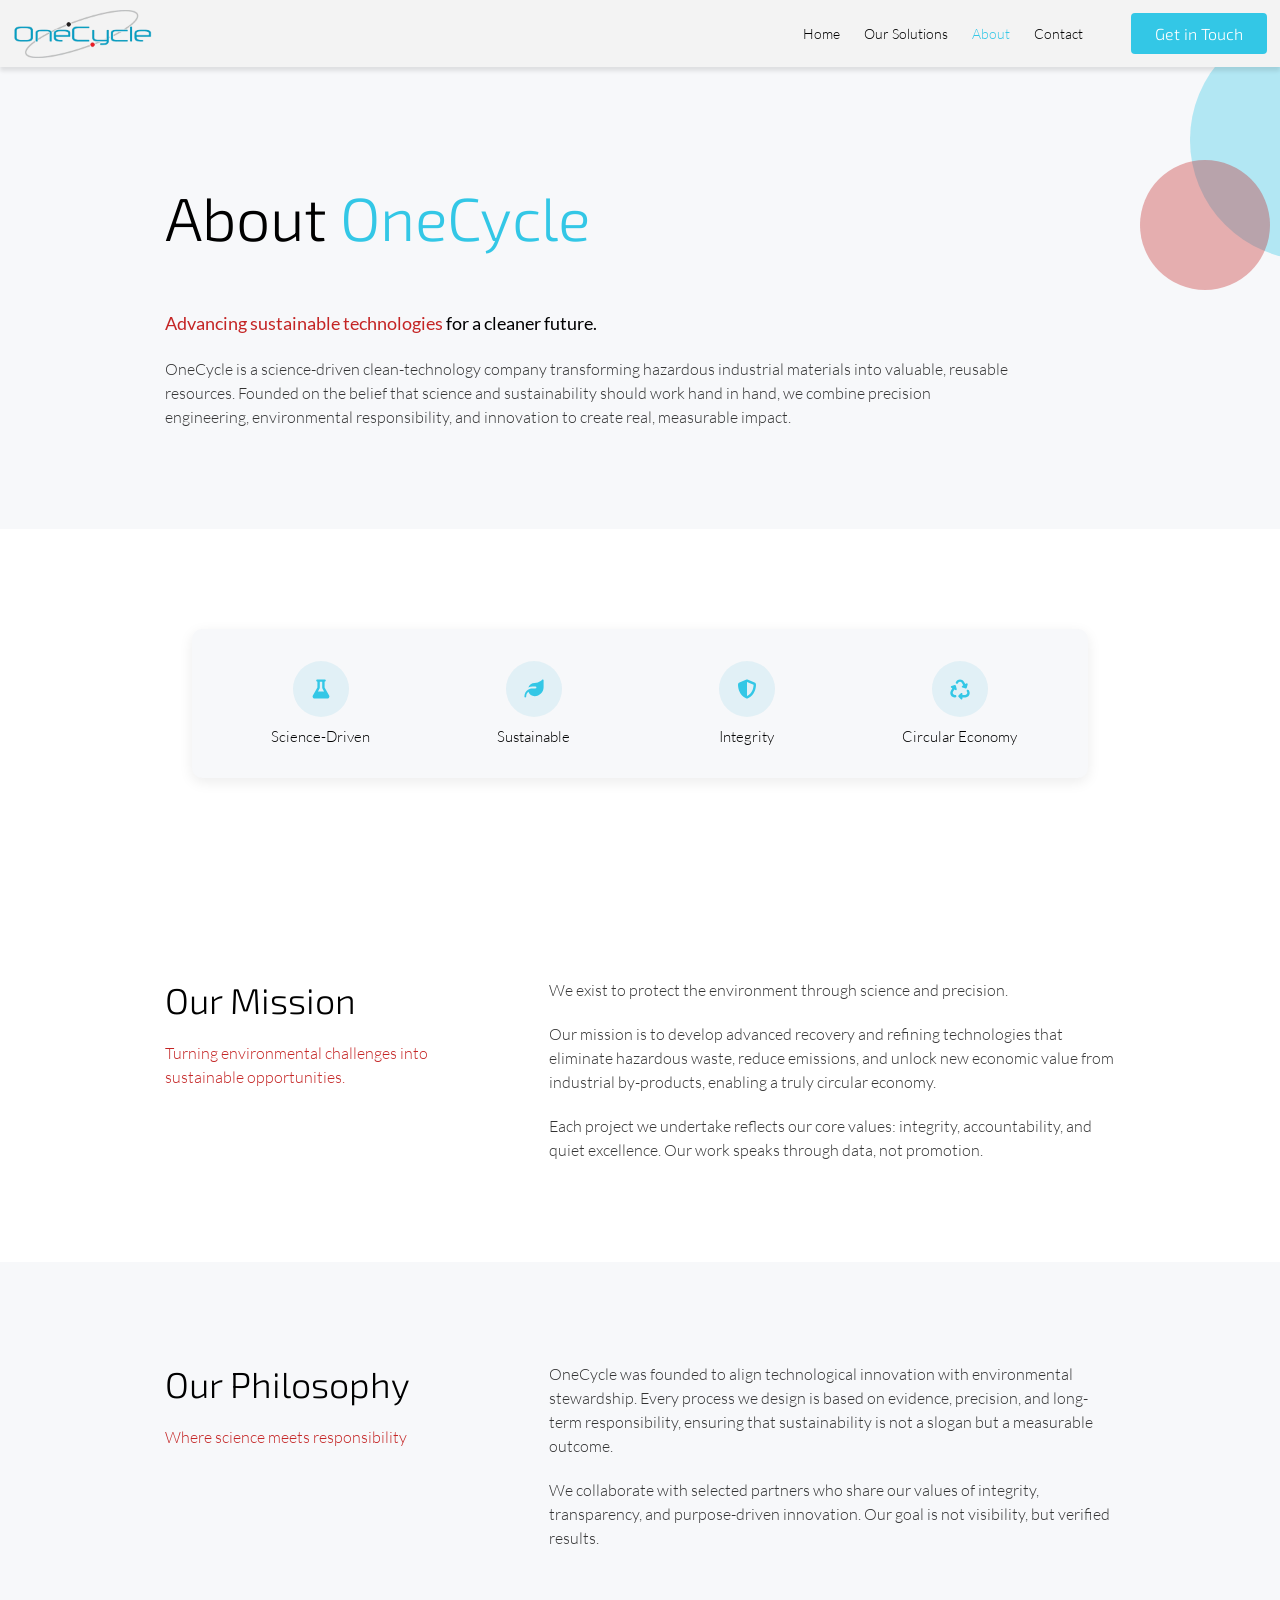
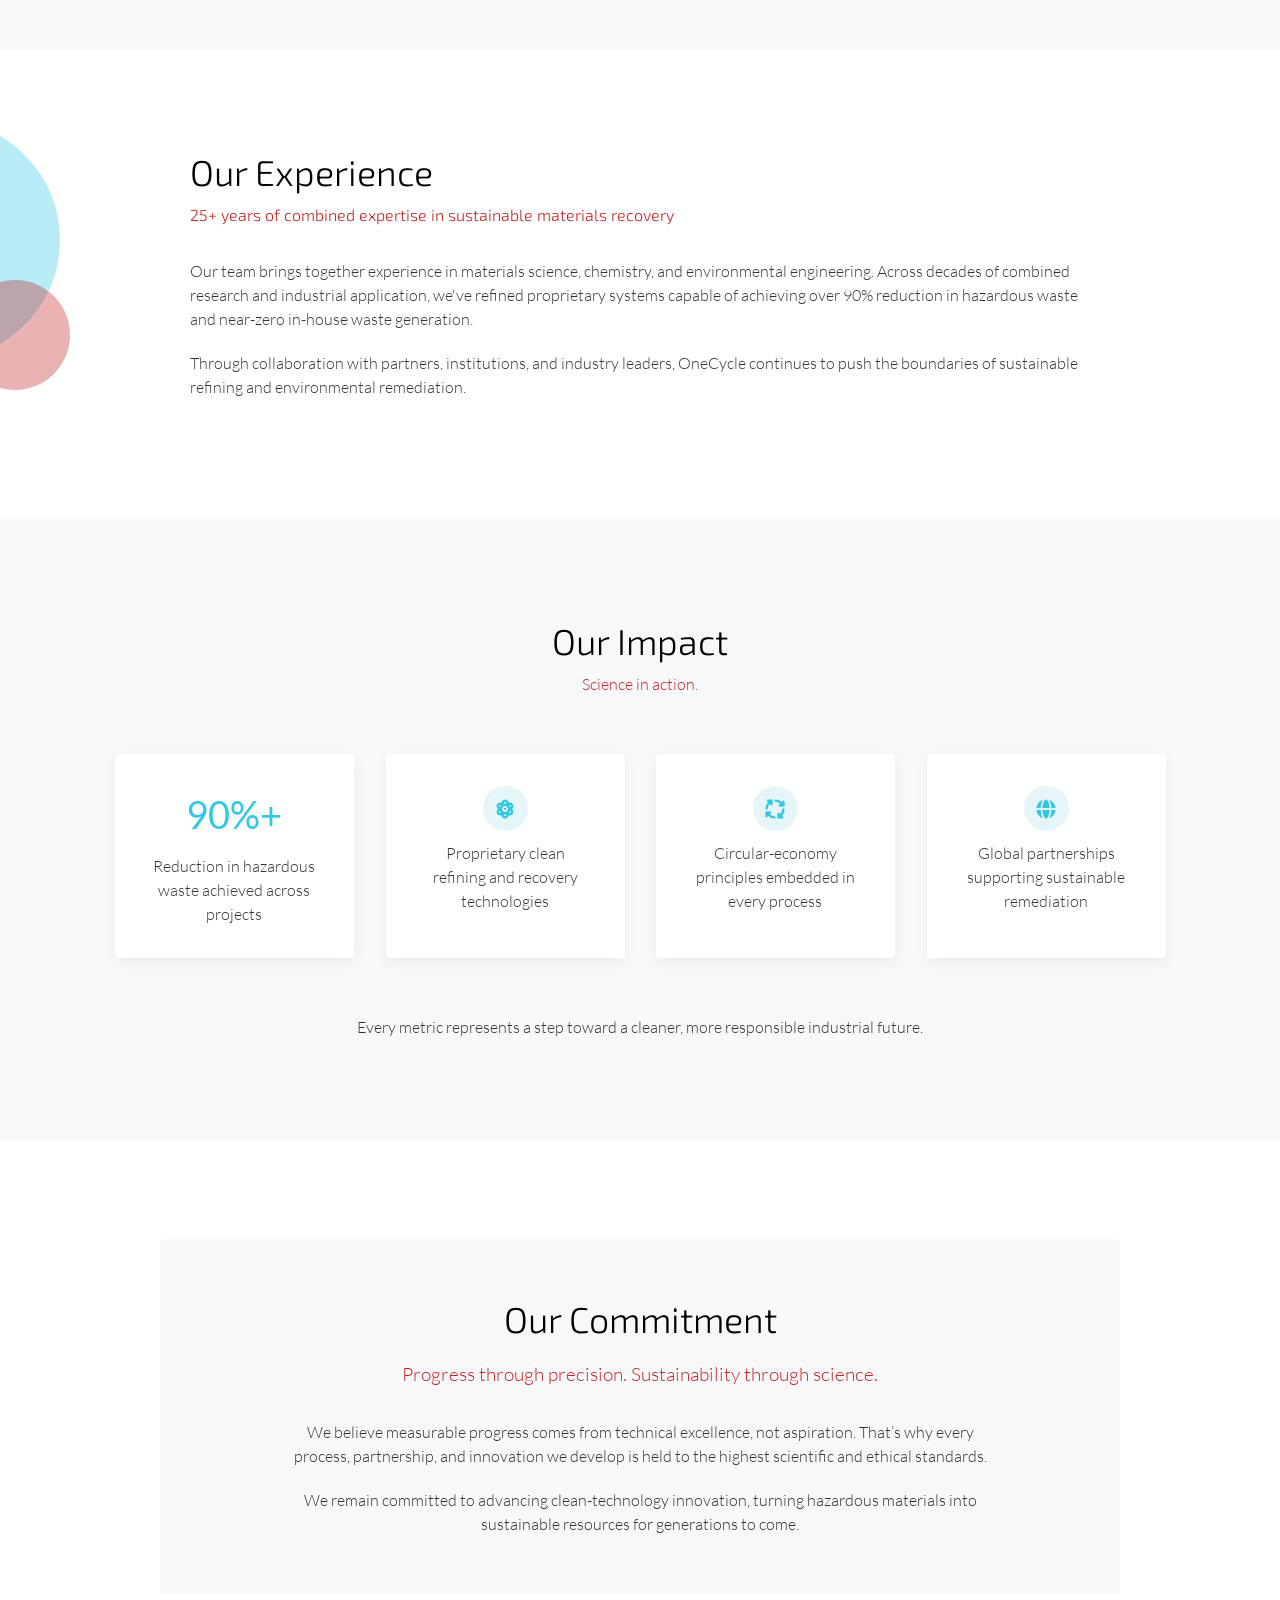
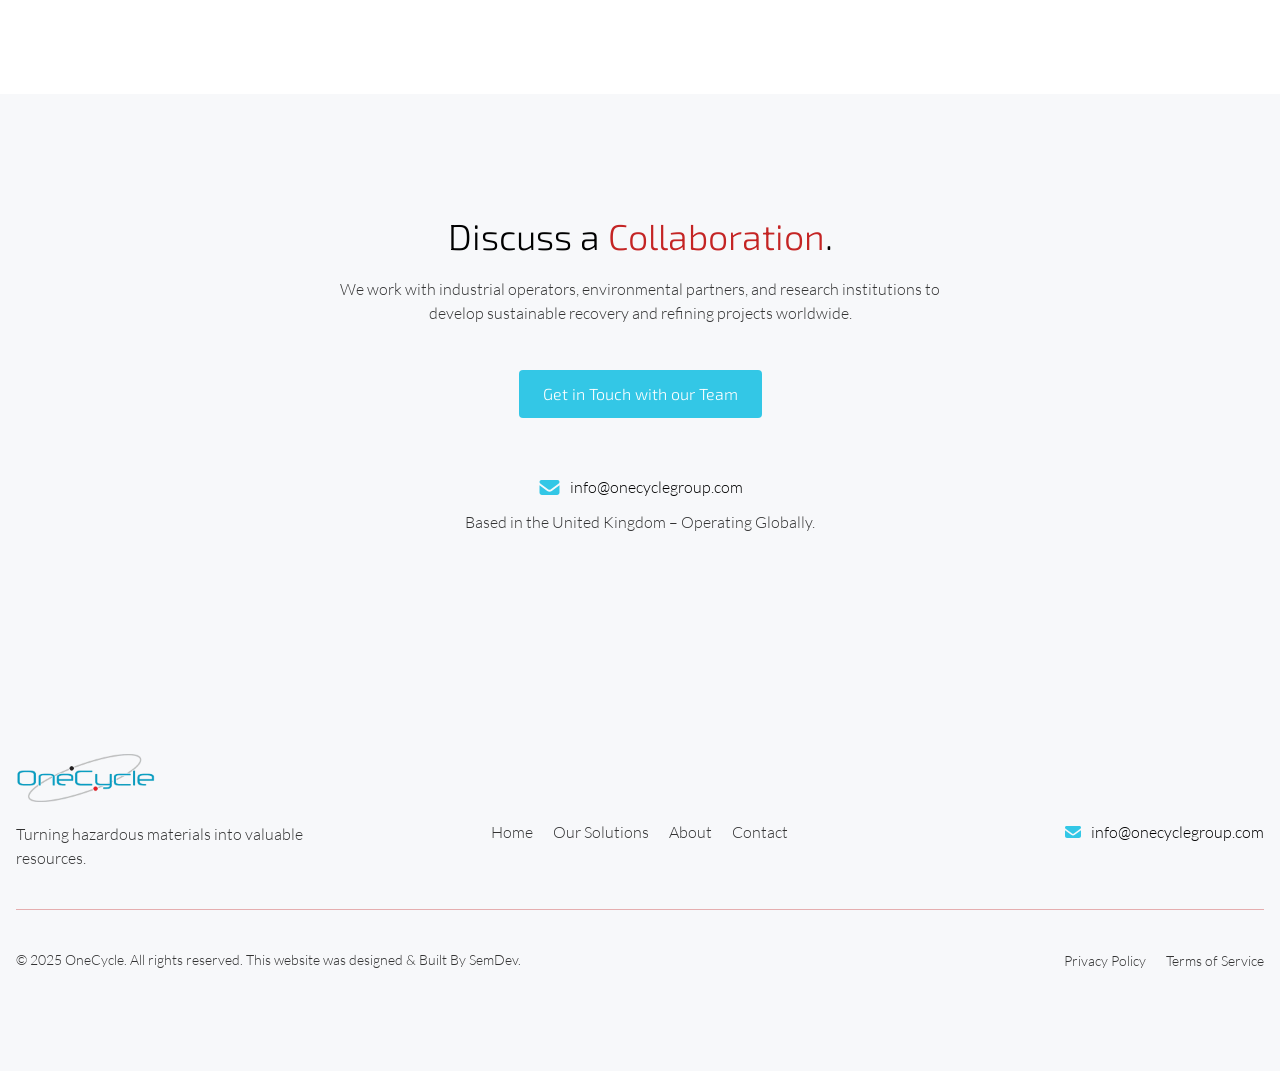
==== commit 44e2b03a: "STYLE: Small copy adjustmeents" ====
--- a/about/index.html
+++ b/about/index.html
@@ -297,7 +297,7 @@
               ensuring that sustainability is not a slogan but a measurable outcome.
             </p>
             <p>
-              We operate discreetly, collaborating with selected partners who share our values of 
+              We collaborate with selected partners who share our values of 
               integrity, transparency, and purpose-driven innovation. Our goal is not visibility, 
               but verified results.
             </p>
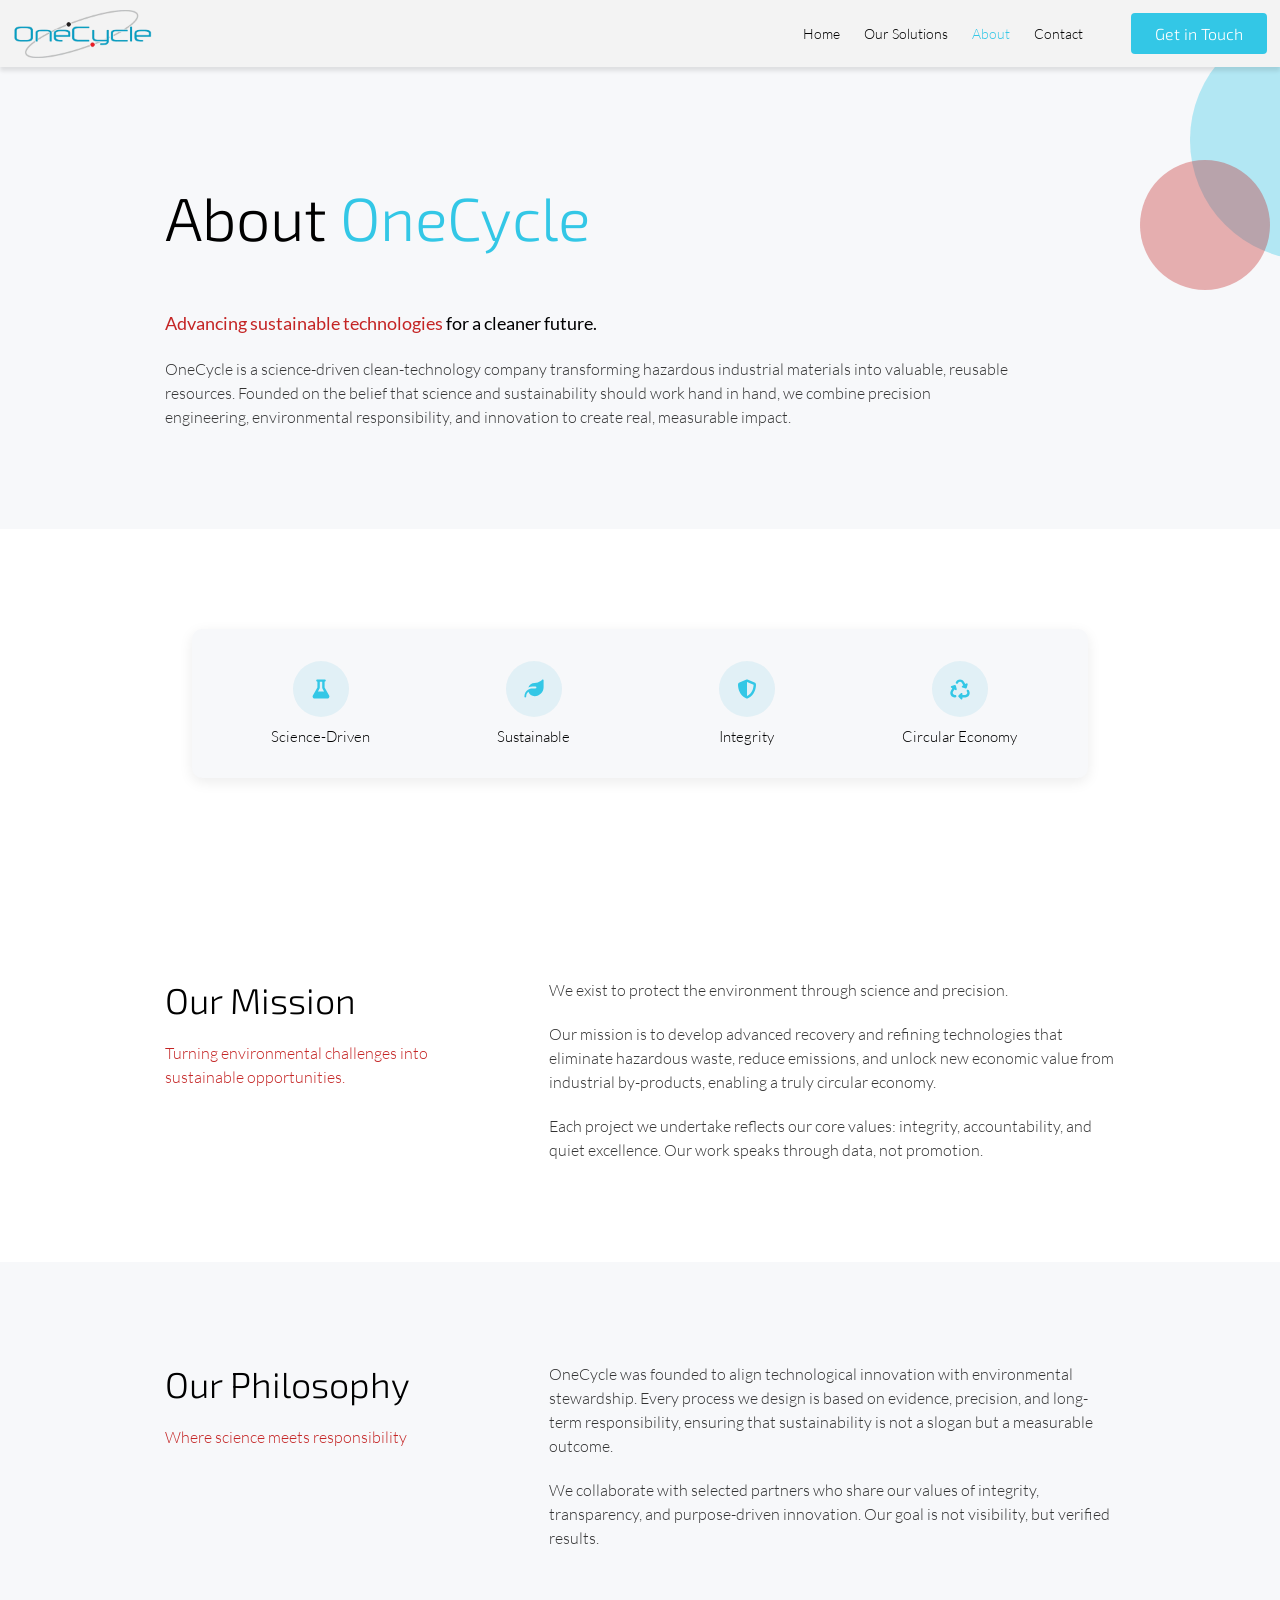
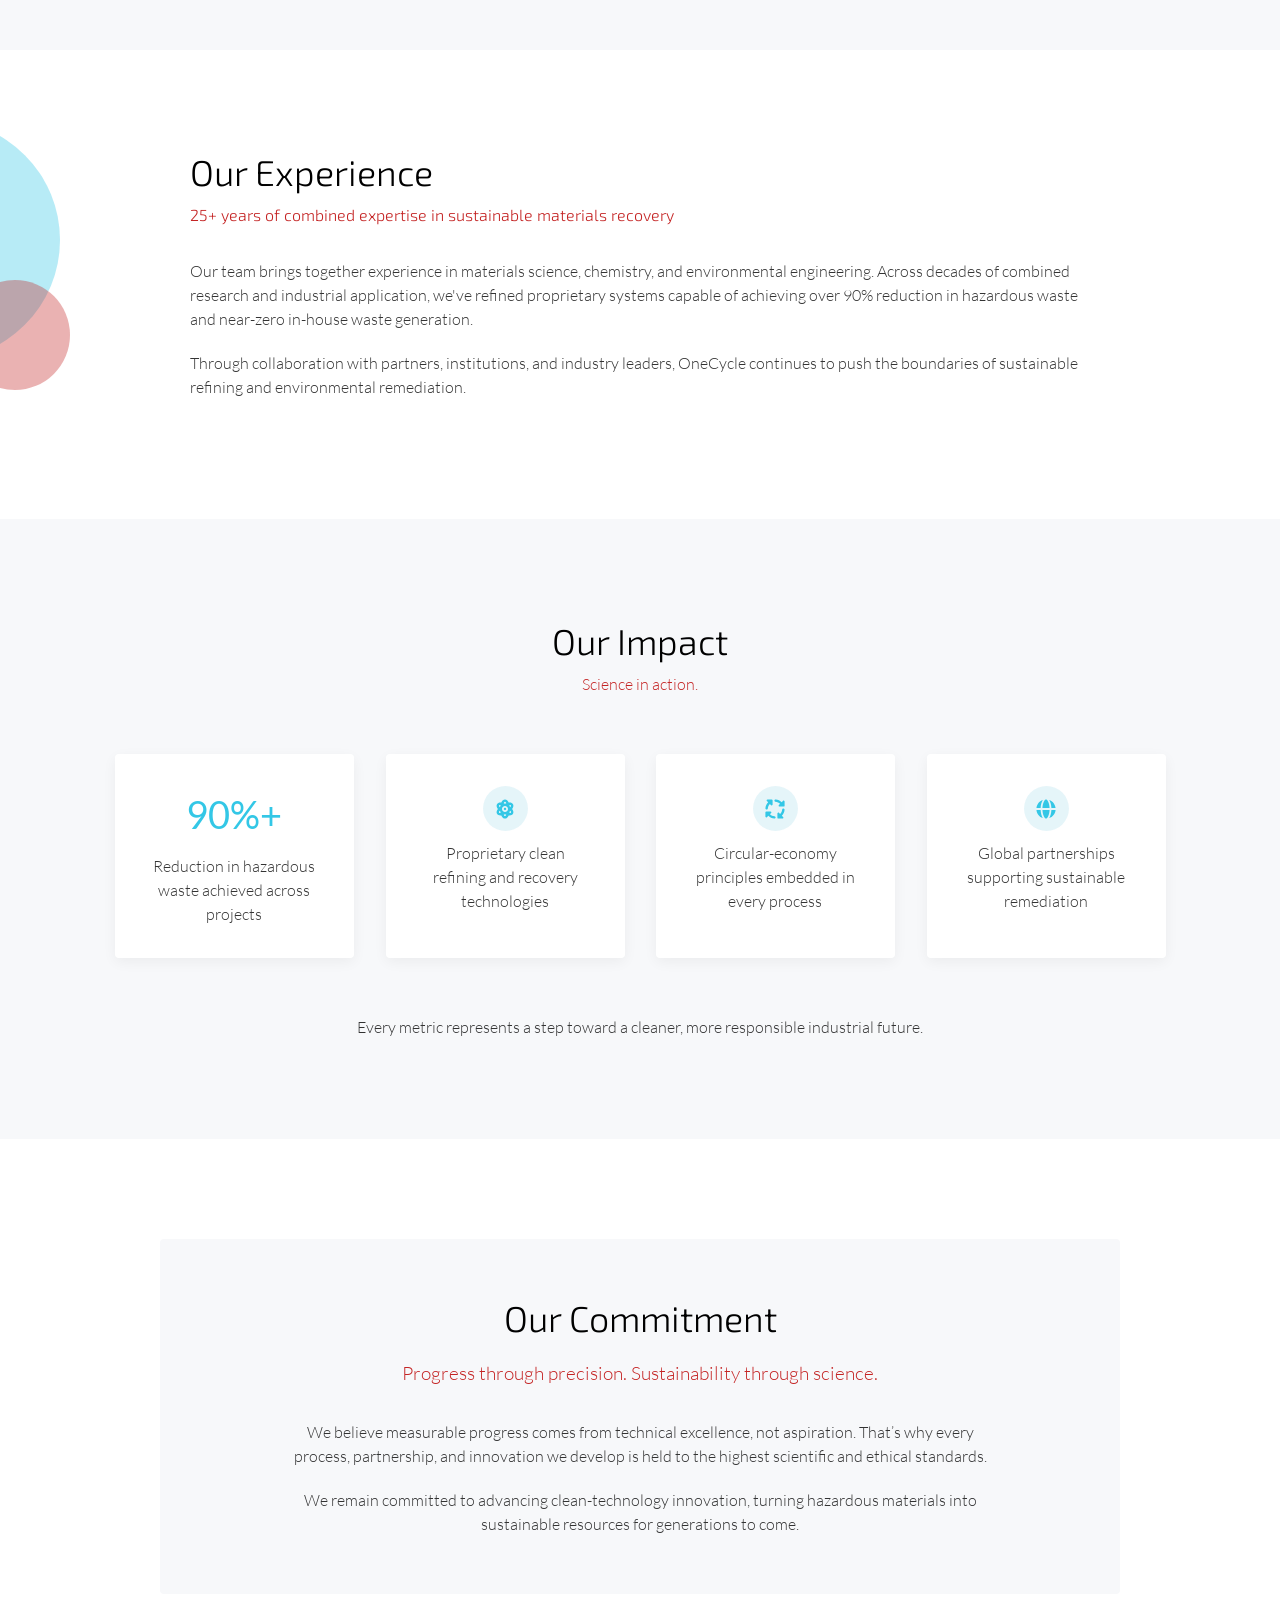
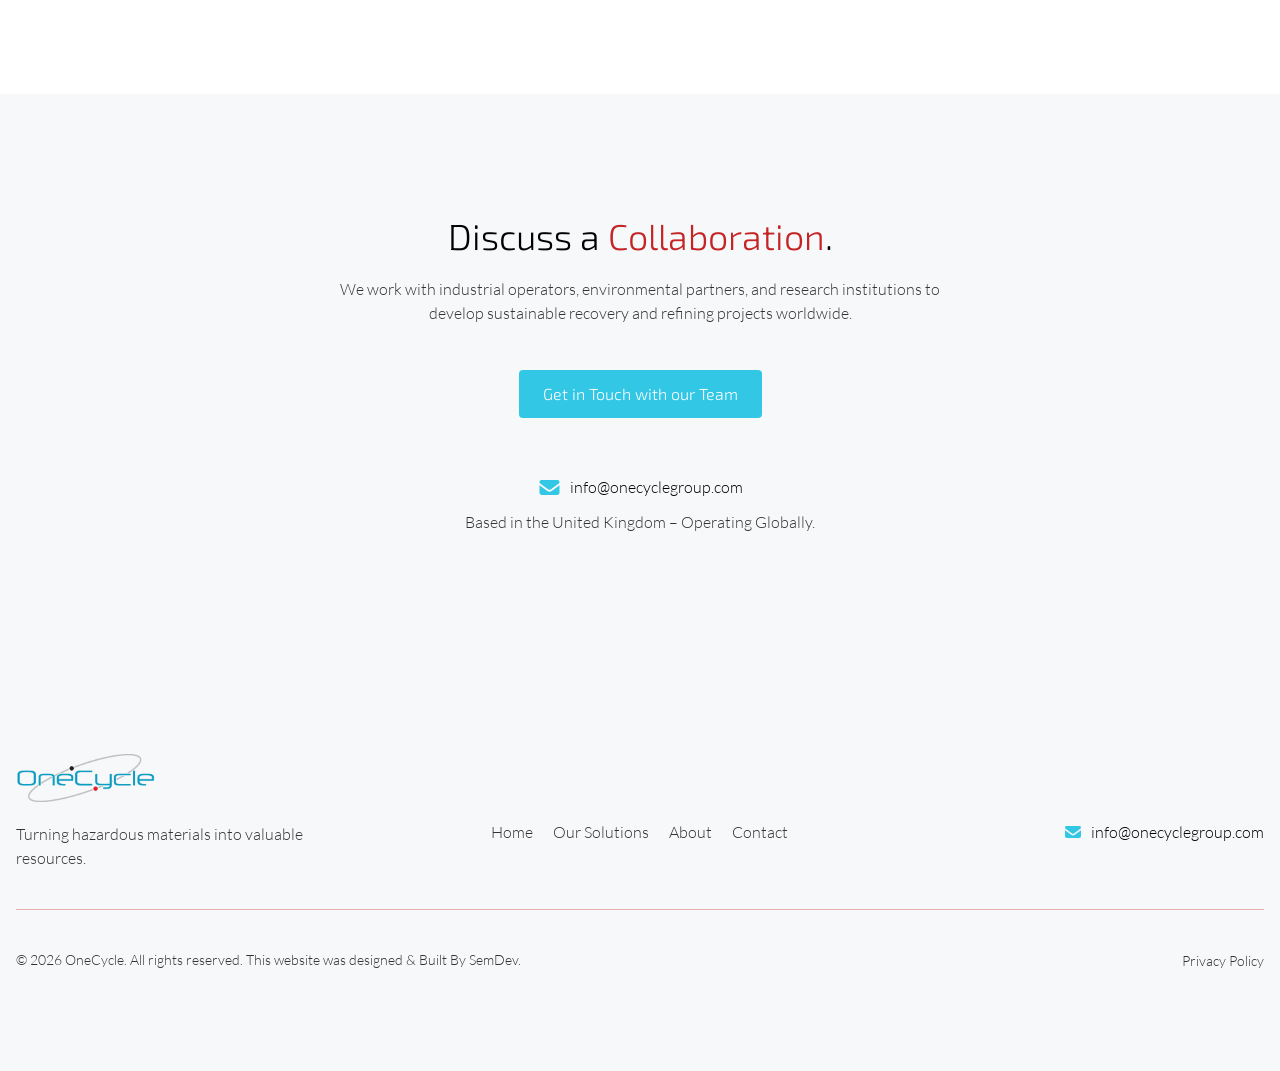
==== commit 2e75f250: "various ops" ====
--- a/about/index.html
+++ b/about/index.html
@@ -249,18 +249,18 @@
 
     <!-- MISSION SECTION -->
     <section id="mission" class="section" aria-labelledby="mission-title">
-      <div class="container mission-inner reveal">
+      <div class="container mission-inner">
         <div class="mission-layout">
           <!-- Left column -->
           <div class="mission-left">
-            <h2 id="mission-title">Our Mission</h2>
+            <h2 id="mission-title" class="reveal">Our Mission</h2>
             <p class="mission-kicker reveal">
               Turning environmental challenges into sustainable opportunities.
             </p>
           </div>
 
           <!-- Right column -->
-          <div class="mission-right">
+          <div class="mission-right reveal">
             <p>
               We exist to protect the environment through science and precision.
             </p>
@@ -279,18 +279,18 @@
 
     <!-- Philosophy SECTION -->
     <section id="philosophy" class="section" aria-labelledby="philosophy-title">
-      <div class="container mission-inner reveal">
+      <div class="container mission-inner">
         <div class="mission-layout">
           <!-- Left column -->
           <div class="mission-left">
-            <h2 id="philosophy-title">Our Philosophy</h2>
+            <h2 id="philosophy-title" class="reveal">Our Philosophy</h2>
             <p class="mission-kicker reveal">
               Where science meets responsibility
             </p>
           </div>
 
           <!-- Right column -->
-          <div class="mission-right">
+          <div class="mission-right reveal">
             <p>
               OneCycle was founded to align technological innovation with environmental stewardship. 
               Every process we design is based on evidence, precision, and long- term responsibility, 
@@ -313,20 +313,20 @@
         <div class="philosophy-circle circle-left-1"></div>
         <div class="philosophy-circle circle-left-2"></div>
       </div>
-      <div class="container philosophy-inner reveal">
+      <div class="container philosophy-inner">
         <h2 id="experience-title" class="reveal">
           Our Experience
         </h2>
         <p class="experience-kicker reveal">25+ years of combined expertise in sustainable materials recovery</p>
 
-        <p class="philosophy-copy">
+        <p class="philosophy-copy reveal">
           Our team brings together experience in materials science, chemistry, and 
           environmental engineering. Across decades of combined research and industrial 
           application, we've refined proprietary systems capable of achieving over 90% 
           reduction in hazardous waste and near-zero in-house waste generation.
         </p>
 
-        <p class="philosophy-copy">
+        <p class="philosophy-copy reveal">
           Through collaboration with partners, institutions, and industry leaders, OneCycle 
           continues to push the boundaries of sustainable refining and environmental remediation.
         </p>
@@ -335,7 +335,7 @@
 
     <!-- ABOUT – IMPACT SECTION -->
     <section id="about-impact" class="section" aria-labelledby="about-impact-title">
-      <div class="container about-impact-inner reveal">
+      <div class="container about-impact-inner">
 
         <header class="about-impact-header">
           <h2 id="about-impact-title" class="reveal">Our Impact</h2>
@@ -385,20 +385,20 @@
 
     <!-- ABOUT – COMMITMENT SECTION -->
     <section id="commitment" class="section" aria-labelledby="commitment-title">
-      <div class="container commitment-inner reveal">
+      <div class="container commitment-inner">
         <div class="commitment-panel">
           <h2 id="commitment-title" class="reveal">Our Commitment</h2>
 
-          <p class="commitment-kicker">
+          <p class="commitment-kicker reveal">
             Progress through precision. Sustainability through science.
           </p>
 
-          <p class="commitment-copy">
+          <p class="commitment-copy reveal">
             We believe measurable progress comes from technical excellence, not aspiration. That’s why every process,
             partnership, and innovation we develop is held to the highest scientific and ethical standards.
           </p>
 
-          <p class="commitment-copy">
+          <p class="commitment-copy reveal">
             We remain committed to advancing clean-technology innovation, turning hazardous materials into sustainable
             resources for generations to come.
           </p>
@@ -409,7 +409,7 @@
     <!-- COLLAB CTA -->
     <section id="collab-cta" class="section" aria-labelledby="collab-cta-title">
       <div class="container collab-cta-inner">
-        <h2 id="collab-cta-title" class="reveal">
+        <h2 id="collab-cta-title">
           Discuss a <span class="brand-accent">Collaboration</span>.
         </h2>
 
@@ -419,7 +419,7 @@
         </p>
 
         <div class="collab-cta-actions">
-          <a href="/contact/" class="cta-button sweep-to-top reveal">Get in Touch with our Team</a>
+          <a href="/contact/" class="cta-button sweep-to-top">Get in Touch with our Team</a>
         </div>
 
         <div class="collab-cta-meta">
@@ -477,15 +477,15 @@
 
       <!-- Bottom Row -->
       <div class="footer1-bottom">
-        <p class="footer1-copy">© 2025 OneCycle. All rights reserved.
-          <a href="https://builtbysemdev.com" class="built-by-link">
+        <p class="footer1-copy">© 2026 OneCycle. All rights reserved.
+          <a href="https://builtbysemdev.com" class="built-by-link"
+          rel="noopener noreferrer">
             This website was designed &amp; Built By SemDev.
           </a>
         </p>
 
         <div class="footer1-legal">
           <a href="/privacy-policy">Privacy Policy</a>
-          <a href="/terms-of-service">Terms of Service</a>
         </div>
       </div>
 
--- a/assets/css/global.css
+++ b/assets/css/global.css
@@ -790,7 +790,7 @@
 
   #footer1 .nav1-logo {
   align-self: center;
-}
+  }
 }
 
 
--- a/assets/css/global.css
+++ b/assets/css/global.css
@@ -790,7 +790,7 @@
 
   #footer1 .nav1-logo {
   align-self: center;
-}
+  }
 }
 
 
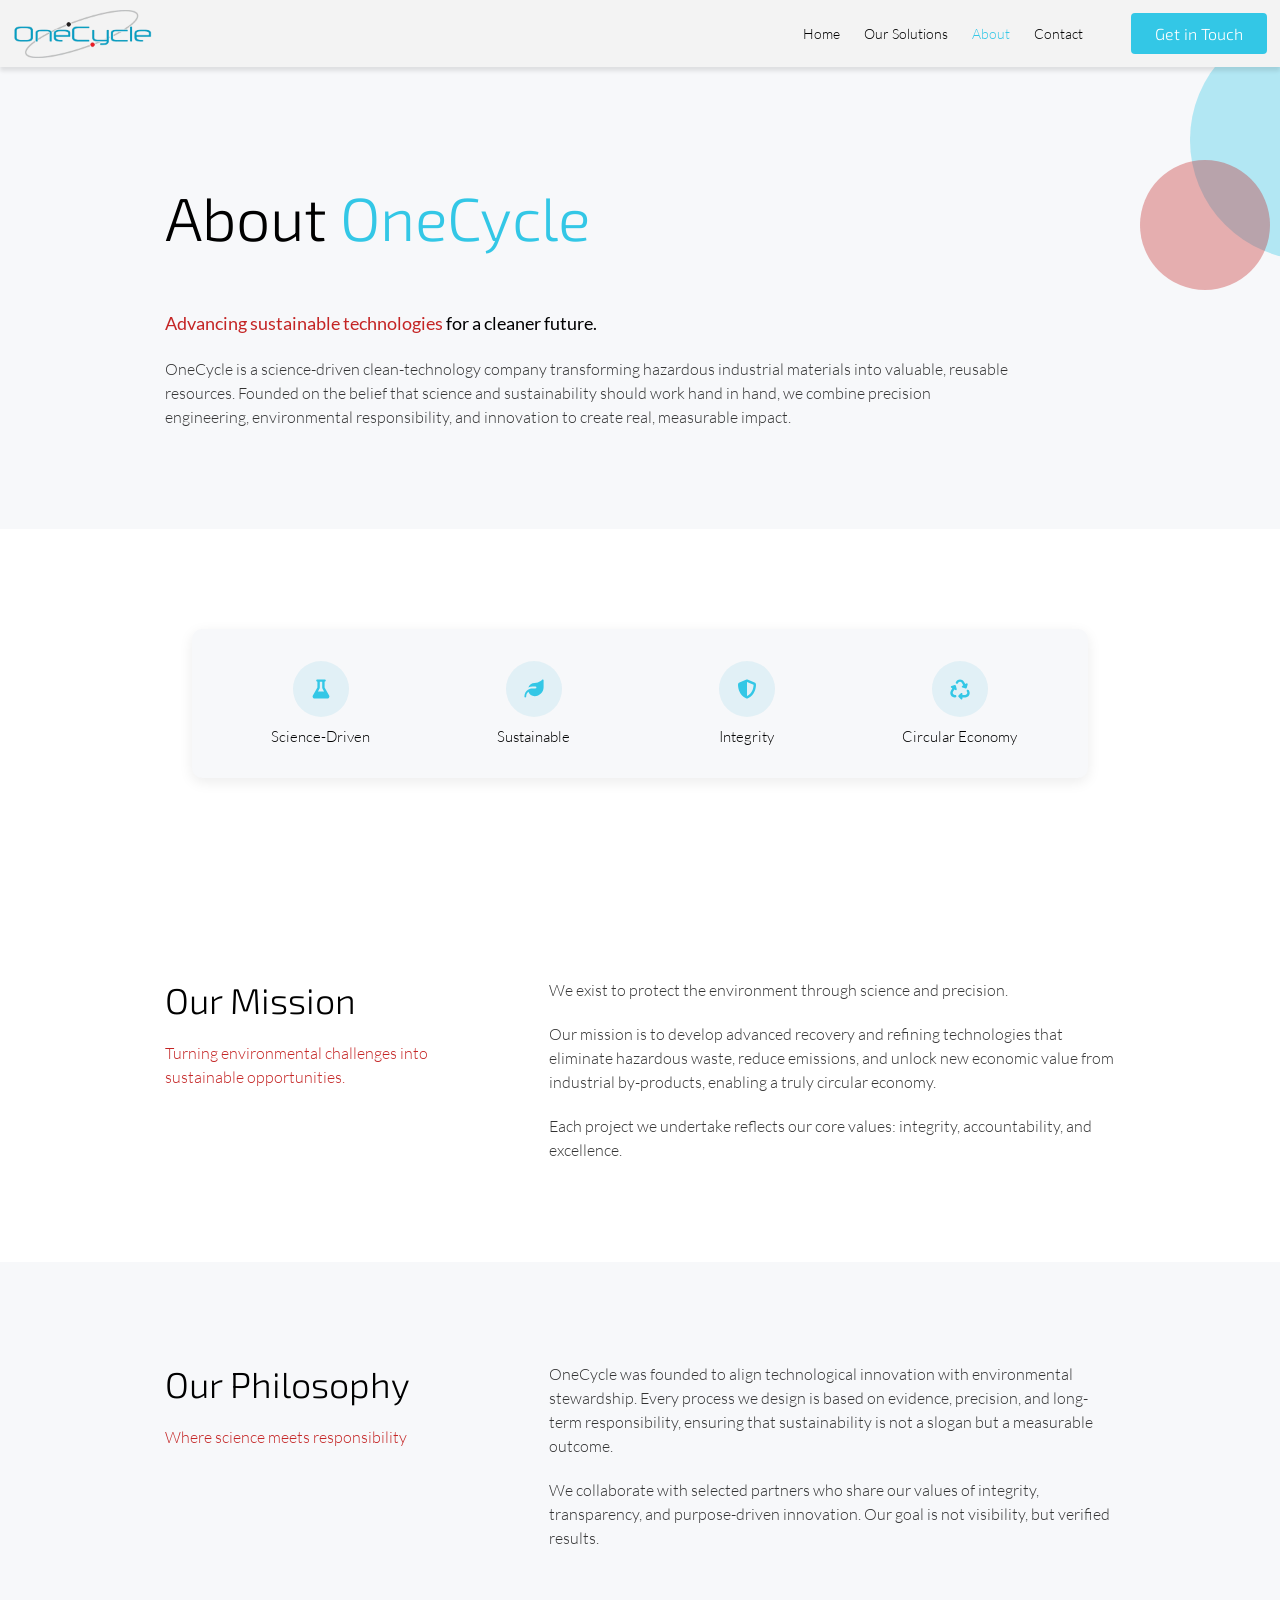
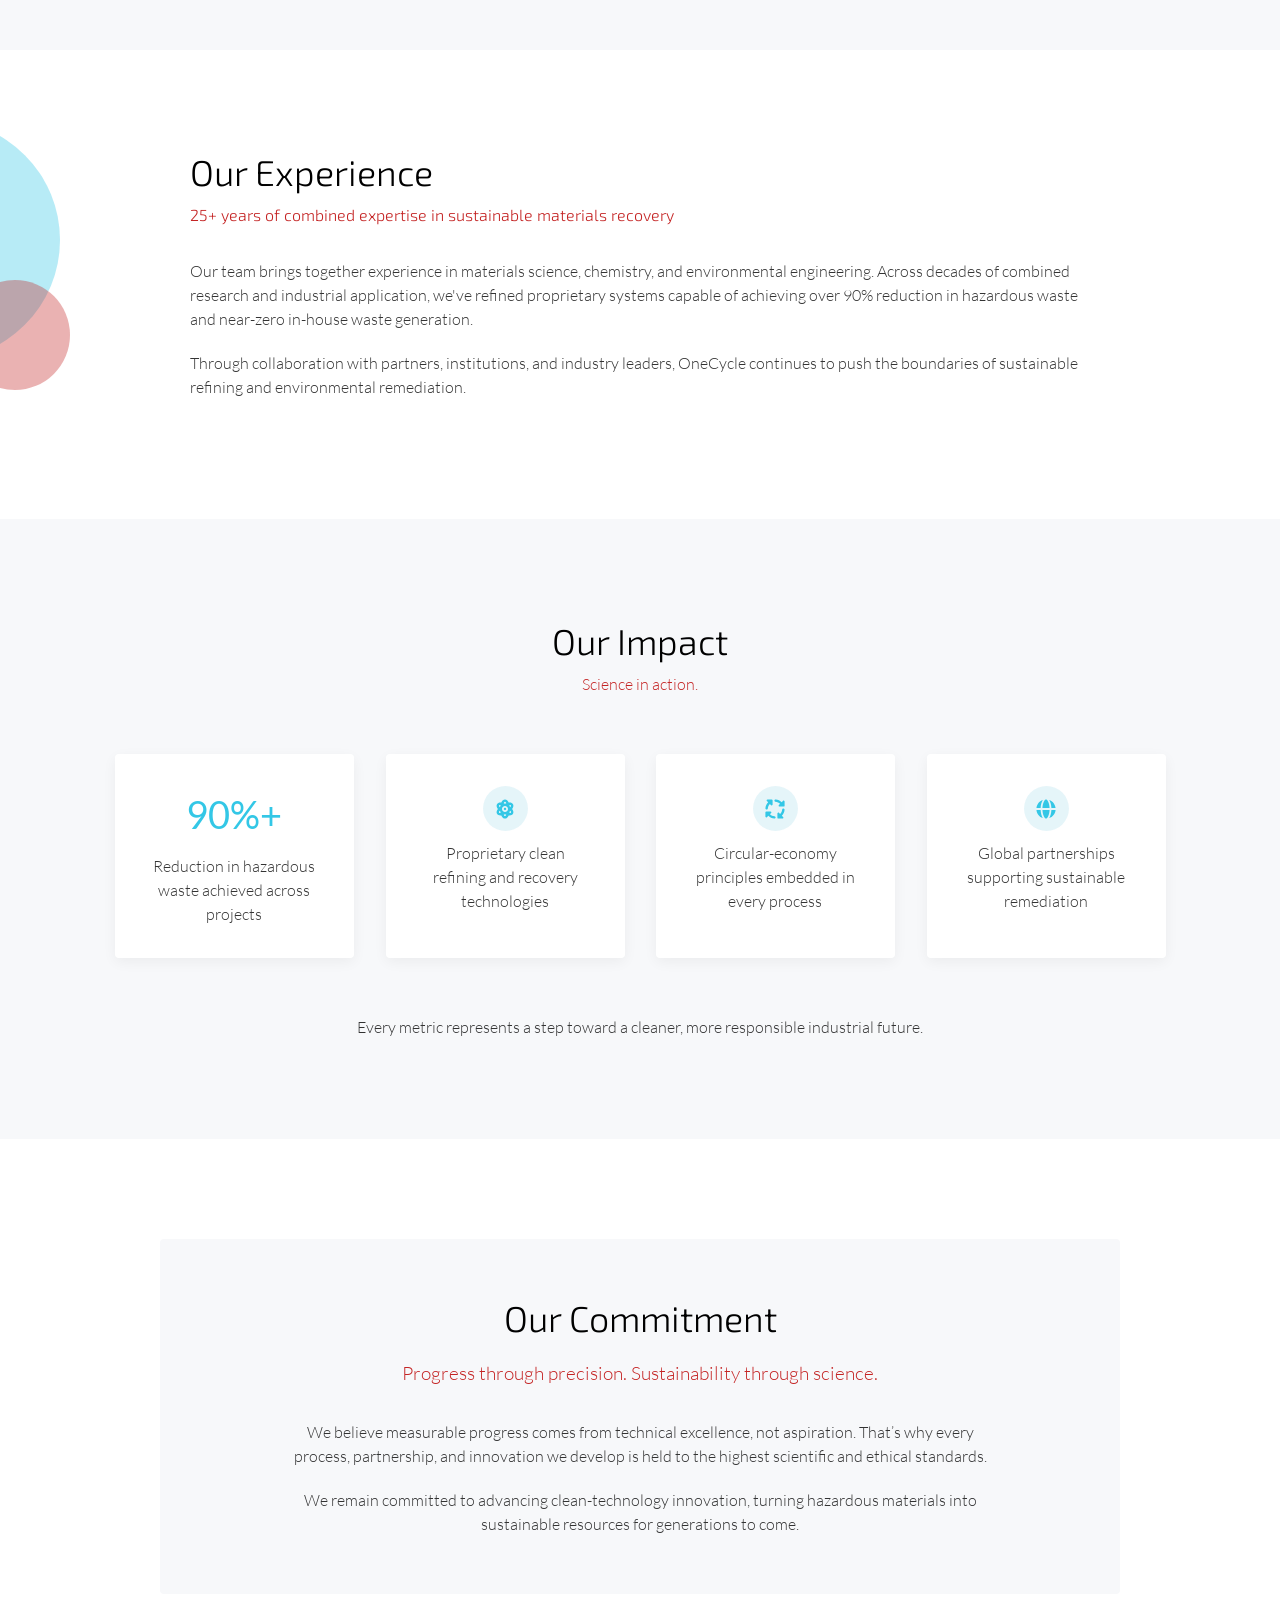
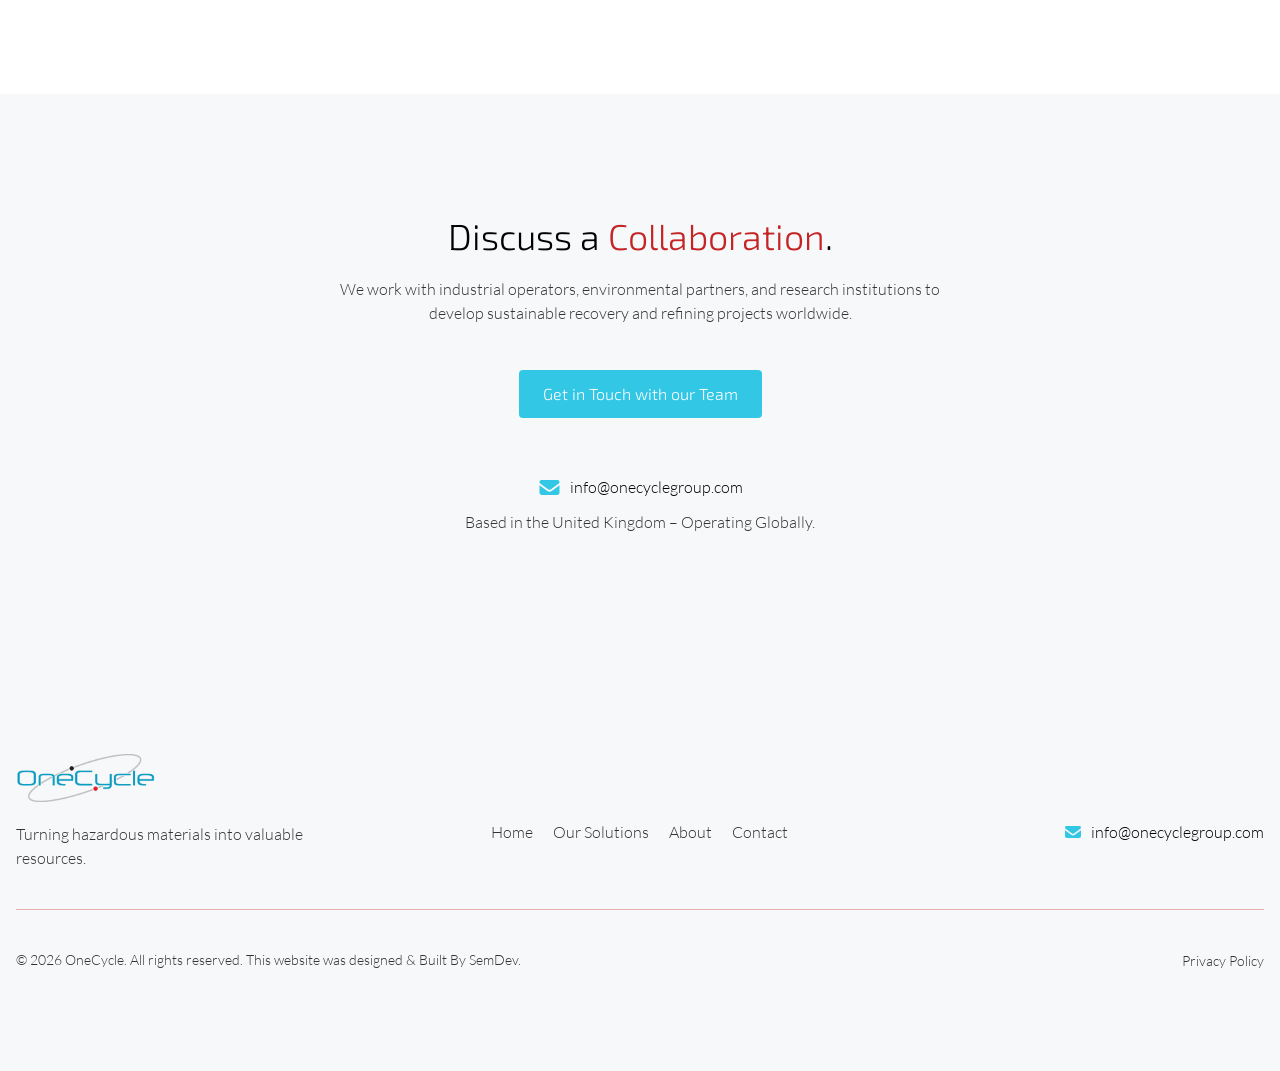
==== commit 4c16ba75: "adjustments" ====
--- a/about/index.html
+++ b/about/index.html
@@ -269,8 +269,7 @@
               reduce emissions, and unlock new economic value from industrial by-products, enabling a truly circular economy.
             </p>
             <p>
-              Each project we undertake reflects our core values: integrity, accountability, and quiet excellence.
-              Our work speaks through data, not promotion.
+              Each project we undertake reflects our core values: integrity, accountability, and excellence.
             </p>
           </div>
         </div>
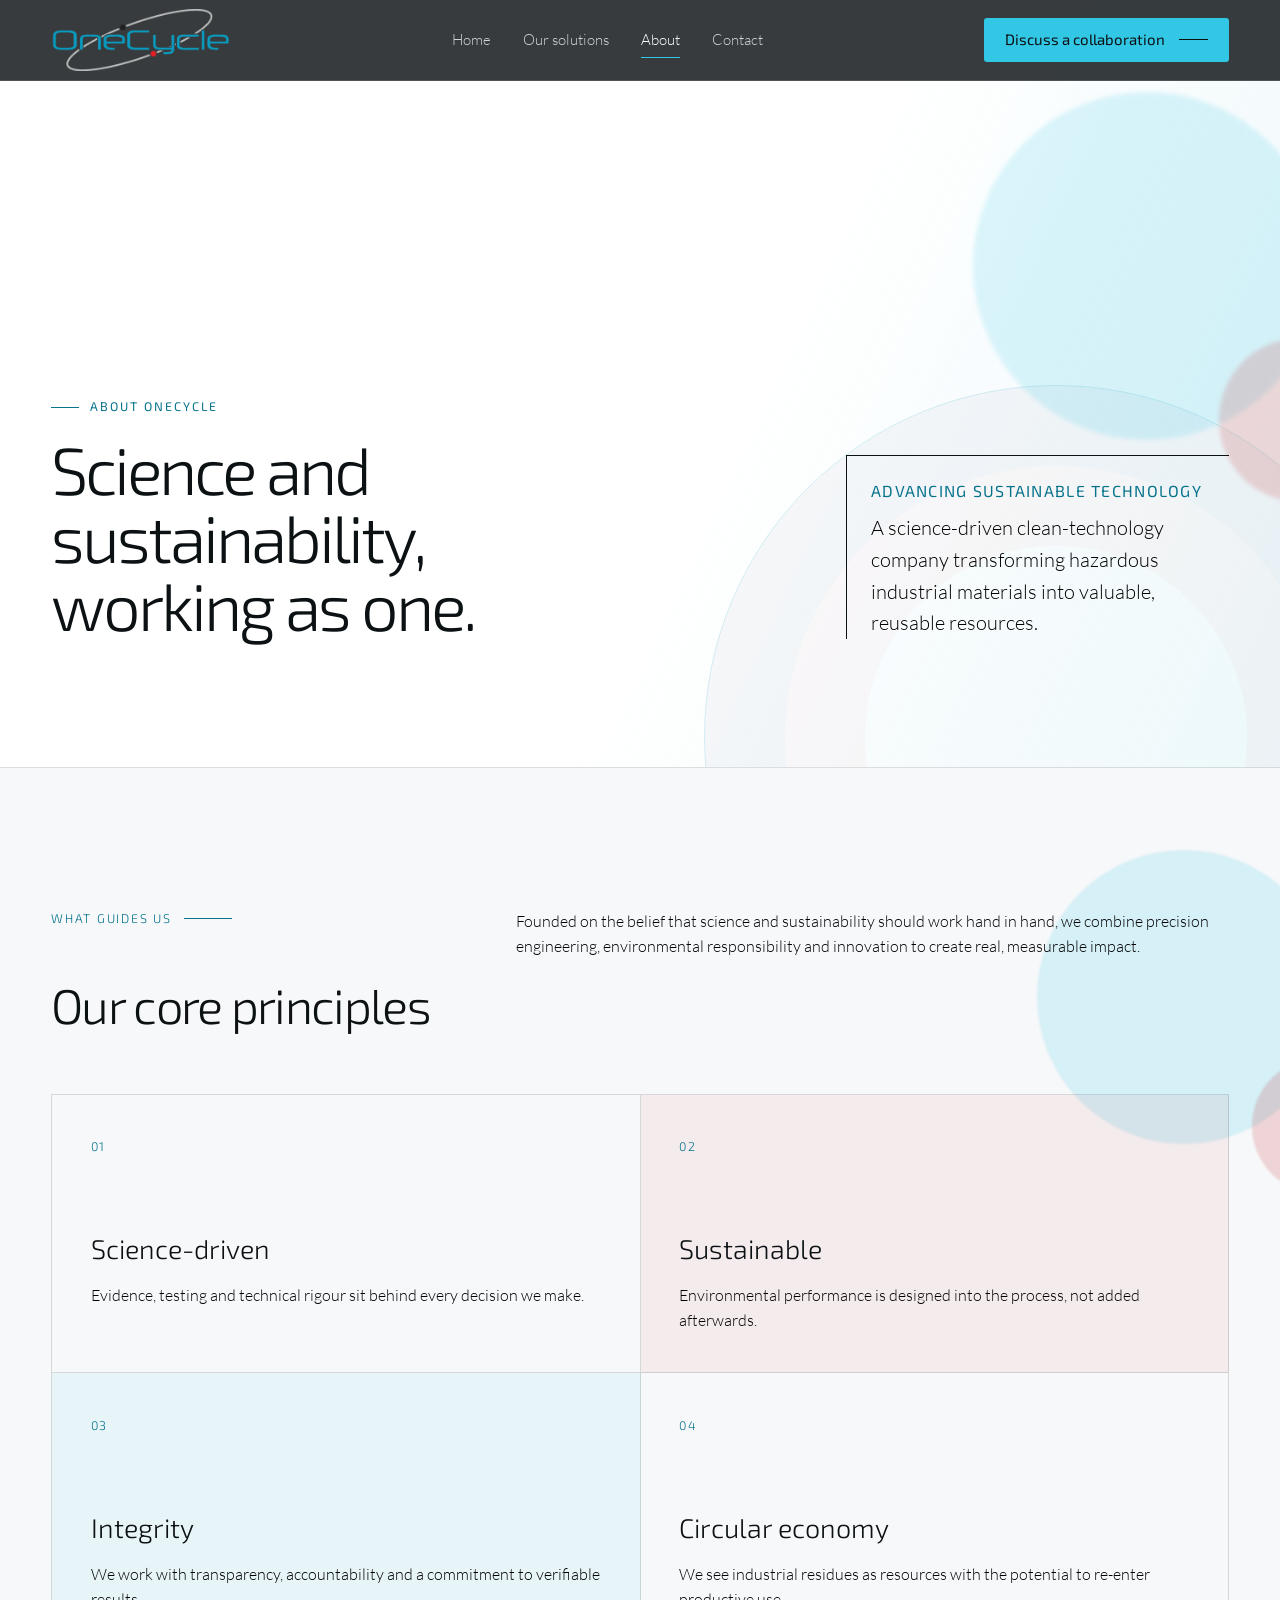
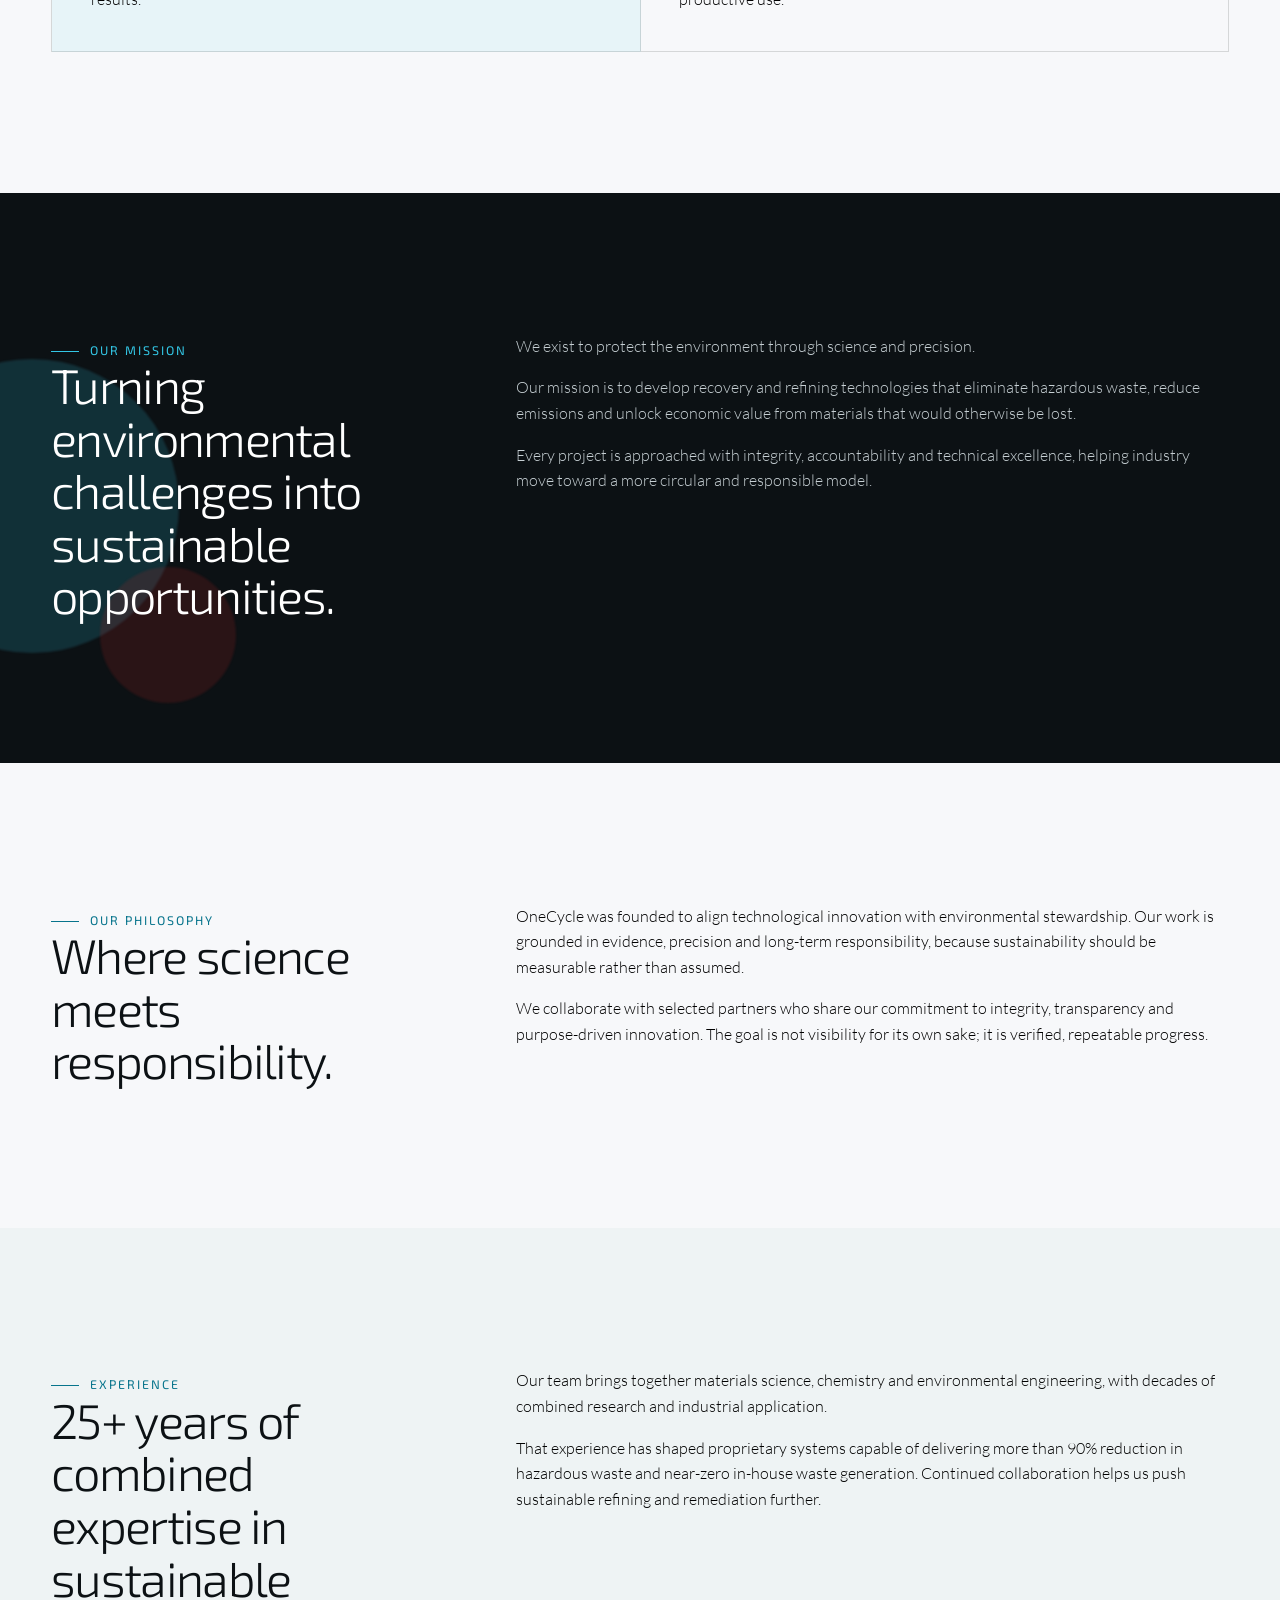
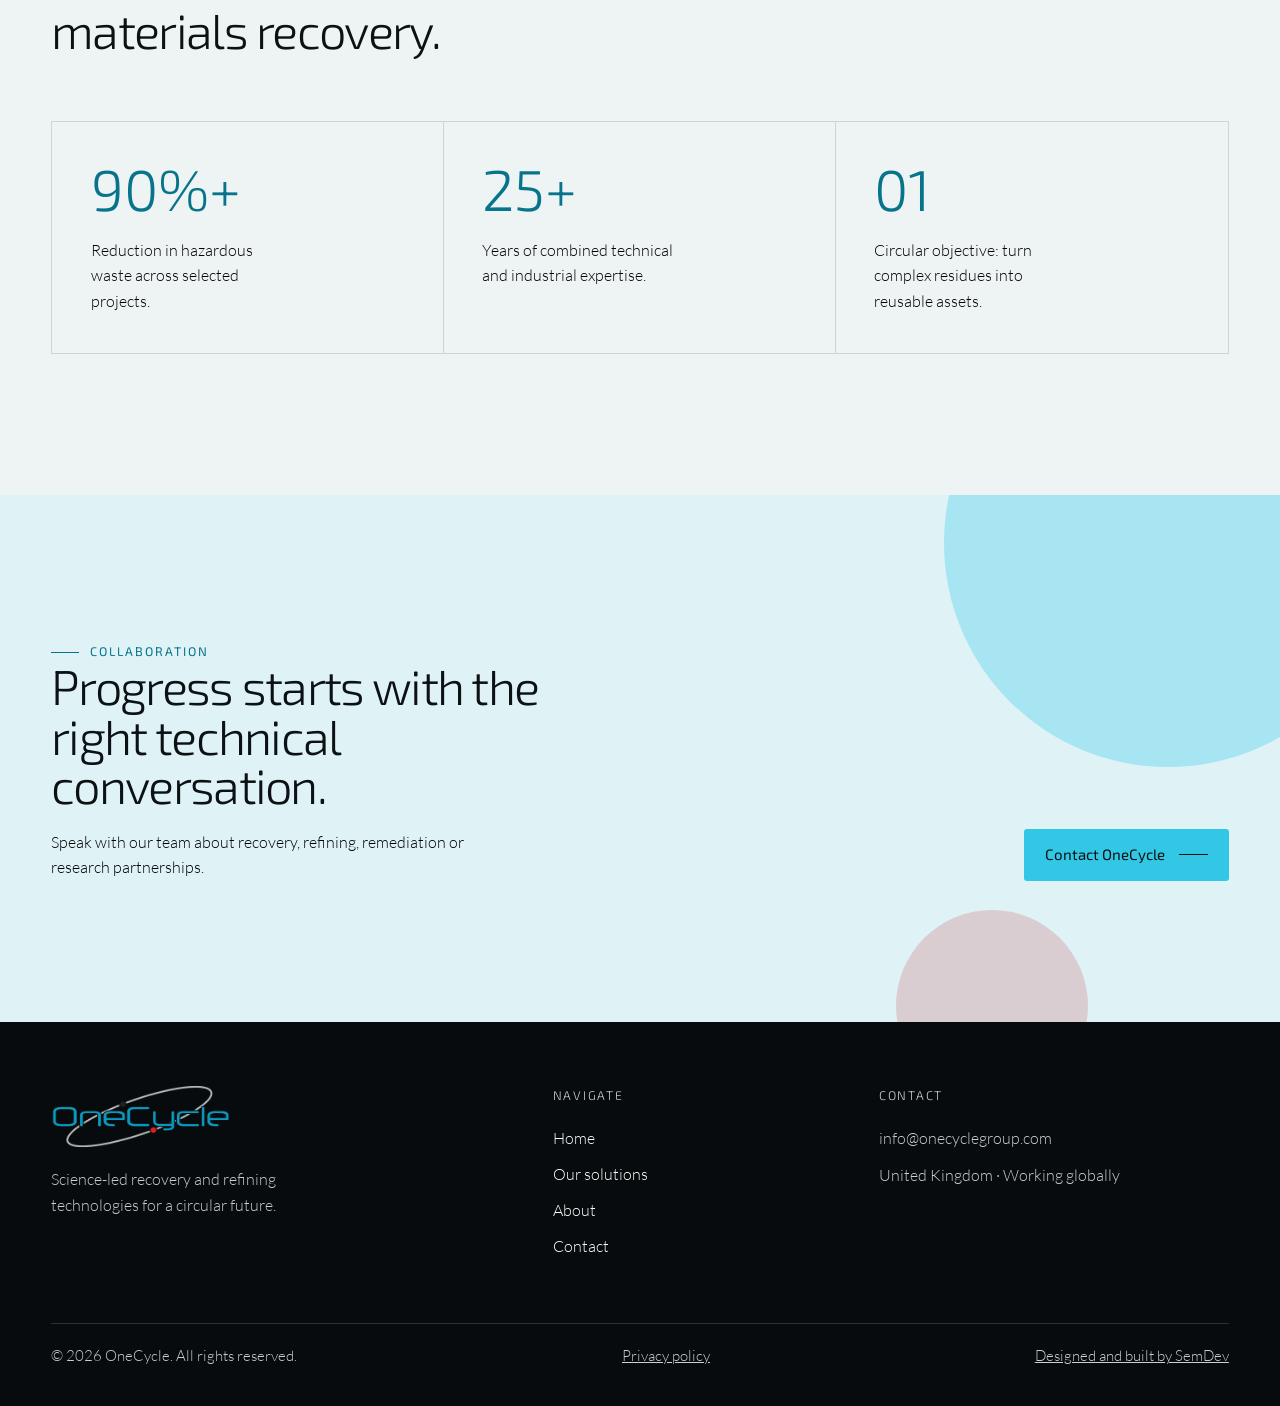
==== commit 245eed02: "New onecycle site" ====
--- a/about/index.html
+++ b/about/index.html
@@ -1,498 +1,84 @@
-<!DOCTYPE html>
-<html lang="en-GB">
+<!doctype html>
+<html lang="en-GB" class="no-js">
 <head>
-  <!-- Meta -->
-  <meta charset="UTF-8">
-  <meta name="viewport" content="width=device-width, initial-scale=1.0">
-  <meta name="color-scheme" content="light"> 
-
-  <!-- Primary SEO -->
-  <title>About OneCycle | Clean-Technology & Sustainable Innovation</title>
-  <meta name="description" content="Learn how OneCycle advances sustainable recovery and refining technologies that transform hazardous industrial materials into reusable resources.">
+  <meta charset="utf-8">
+  <script>document.documentElement.classList.replace('no-js', 'js')</script>
+  <meta name="viewport" content="width=device-width, initial-scale=1">
+  <title>About OneCycle | Science-led Clean Technology</title>
+  <meta name="description" content="Learn about OneCycle's science-led approach to sustainable material recovery, refining and environmental responsibility.">
   <link rel="canonical" href="https://onecyclegroup.com/about/">
-  <meta name="robots" content="index, follow, max-snippet:-1, max-image-preview:large, max-video-preview:-1">
-
-  <!-- Icons & PWA -->
-  <link rel="icon" type="image/png" sizes="32x32" href="/assets/images/onecycle-favicon.png">
-  <link rel="icon" type="image/png" sizes="192x192" href="/assets/images/onecycle-favicon.png">
-  <link rel="apple-touch-icon" href="/assets/images/onecycle-favicon.png">
-  <meta name="theme-color" content="#F3F3F3"> 
-
-  <!-- Global CSS -->
-  <link rel="preload" href="/assets/css/root.css" as="style">
-  <link rel="stylesheet" href="/assets/css/root.css">
-  <link rel="preload" href="/assets/css/global.css" as="style">
-  <link rel="stylesheet" href="/assets/css/global.css">
-
-  <!-- Page Specific CSS -->
-  <link rel="preload" href="/assets/css/about.css" as="style">
-  <link rel="stylesheet" href="/assets/css/about.css">
-
-  <!-- Fonts -->
-  <link href="/assets/fonts/Exo2-Light.woff2" rel="preload" as="font" 
-  crossorigin type="font/woff2">
-  <link href="/assets/fonts/Exo2-Regular.woff2" rel="preload" as="font" 
-  crossorigin type="font/woff2">
-  <link href="/assets/fonts/Lato-Light.woff2" rel="preload" as="font" 
-  crossorigin type="font/woff2">
-  <link href="/assets/fonts/Lato-Regular.woff2" rel="preload" as="font" 
-  crossorigin type="font/woff2">
-
-  <!-- Other head and Json data under here -->
-  <!-- ===== Open Graph (Facebook/LinkedIn) ===== -->
-  <meta property="og:type" content="website">
-  <meta property="og:site_name" content="OneCycle">
-  <meta property="og:url" content="https://onecyclegroup.com/about/">
-  <meta property="og:title" content="About OneCycle | Clean-Technology & Sustainable Innovation">
-  <meta property="og:description" content="Learn how OneCycle advances sustainable recovery and refining technologies that transform hazardous industrial materials into reusable resources.">
-  <meta property="og:image" content="https://onecyclegroup.com/assets/images/onecycle-logo.jpg/">
-  <meta property="og:image:width" content="1200">
-  <meta property="og:image:height" content="630">
-  <meta property="og:image:alt" content="OneCycle Logo">
-  <meta property="og:locale" content="en_GB">
-
-  <!-- About WebPage -->
-  <script type="application/ld+json">
-  {
-    "@context": "https://schema.org",
-    "@type": "WebPage",
-    "@id": "https://onecyclegroup.com/about/#webpage",
-    "url": "https://onecyclegroup.com/about/",
-    "name": "About OneCycle | Science-Driven Clean-Technology Company",
-    "inLanguage": "en-GB",
-    "isPartOf": {
-      "@id": "https://onecyclegroup.com/#website"
-    },
-    "about": [
-      "Science-driven clean-technology",
-      "Sustainable materials recovery",
-      "Environmental responsibility",
-      "Circular economy",
-      "Advanced recovery and refining technologies",
-      "Hazardous waste reduction",
-      "Clean-technology innovation"
-    ],
-    "description": "Learn about OneCycle, a science-driven clean-technology company transforming hazardous industrial materials into valuable, reusable resources. Discover our mission, philosophy, impact, and decades of combined experience in sustainable materials recovery and environmental remediation."
-  }
-  </script>
-
-  <!-- Breadcrumbs for About Page -->
-  <script type="application/ld+json">
-  {
-    "@context": "https://schema.org",
-    "@type": "BreadcrumbList",
-    "itemListElement": [
-      {
-        "@type": "ListItem",
-        "position": 1,
-        "name": "Home",
-        "item": "https://onecyclegroup.com/"
-      },
-      {
-        "@type": "ListItem",
-        "position": 2,
-        "name": "About",
-        "item": "https://onecyclegroup.com/about/"
-      }
-    ]
-  }
-  </script>
-
+  <link rel="icon" href="/assets/images/onecycle-favicon.png" type="image/png">
+  <link rel="stylesheet" href="/assets/css/root.css?v=6">
+  <link rel="stylesheet" href="/assets/css/global.css?v=6">
+  <link rel="stylesheet" href="/assets/css/internal.css?v=6">
 </head>
-
-<body> 
-  <a href="#main-content" class="skip-link">Skip to main content</a>
-  <!-- Nav1 Component Start -->
-  <!-- Nav1 Component Start -->
-
-  <!-- Header -->
-  <header id="nav1-navigation">
-    <div class="nav1-container container">
-      <!-- Logo -->
-      <a href="/" class="nav1-logo">
-        <img alt="OneCycle" decoding="async"
-          srcset="/assets/images/onecycle-logo.webp">
-      </a>
-
-      <!-- Nav Menu -->
-      <div class="nav1-inner">
-        <nav class="nav1-nav" role="navigation" aria-label="Primary">
-          <!-- Toggle Button -->
-          <button 
-            class="nav1-toggle" 
-            aria-label="Toggle Navigation"
-            aria-controls="nav-menu"
-            aria-expanded="false"
-            >
-            <div class="nav1-toggle-box">
-              <span class="nav1-line" aria-hidden="true"></span>
-              <span class="nav1-line" aria-hidden="true"></span>
-              <span class="nav1-line" aria-hidden="true"></span>
-            </div>
-          </button>
-
-          <div class="nav1-ul-wrapper" id="nav-menu">
-            <ul class="nav1-ul">
-              <!-- Home -->
-              <li><a href="/">Home</a></li>
-              <li><a href="/our-solutions/">Our Solutions</a></li>
-              <li><a href="/about/" class="active" aria-current="page">About</a></li>
-              <li><a href="/contact/">Contact</a></li>
-            </ul>
-            <div class="header-btn">
-              <a href="/contact/" class="cta-button">Get in Touch</a>
-            </div>
-          </div>
-        </nav>
-
-        <div 
-          class="header-btn"
-          style="margin-left: 3rem;"
-          >
-          <a 
-            href="/contact/" 
-            class="cta-button sweep-to-top"
-            style="padding: 0.7rem 1.5rem;"
-            >
-            Get in Touch</a>
-        </div>
-      </div>
+<body>
+  <a class="skip-link" href="#main-content">Skip to main content</a>
+  <header class="site-header">
+    <div class="container nav-shell">
+      <a class="brand-link" href="/" aria-label="OneCycle home"><img src="/assets/images/onecycle-logo.webp" alt="OneCycle"></a>
+      <nav class="primary-nav" id="primary-navigation" aria-label="Primary navigation" data-nav><ul><li><a href="/">Home</a></li><li><a href="/our-solutions/">Our solutions</a></li><li><a href="/about/" aria-current="page">About</a></li><li><a href="/contact/">Contact</a></li></ul></nav>
+      <a class="button button-primary nav-cta" href="/contact/">Discuss a collaboration</a>
+      <button class="nav-toggle" type="button" aria-expanded="false" aria-controls="primary-navigation" aria-label="Open navigation" data-nav-toggle><span class="nav-toggle-lines" aria-hidden="true"></span></button>
     </div>
   </header>
-  <div class="nav1-overlay" id="nav-overlay" aria-hidden="true"></div>
 
-  <!-- Nav1 Component End -->
-  <!-- Nav1 Component End -->
+  <main id="main-content" class="internal-main">
+    <section class="internal-hero">
+      <div class="orb-cluster hero-orbs" aria-hidden="true"><span class="orb orb-blue"></span><span class="orb orb-red"></span></div>
+      <div class="container internal-hero-layout">
+        <div><span class="eyebrow">About OneCycle</span><h1>Science and sustainability, working as one.</h1></div>
+        <div class="internal-hero-note"><strong>Advancing sustainable technology</strong><p class="internal-hero-copy">A science-driven clean-technology company transforming hazardous industrial materials into valuable, reusable resources.</p></div>
+      </div>
+    </section>
 
-  <!-- Main Content -->
-  <main id="main-content" tabindex="-1">
-
-    <!-- SERVICES PAGE HERO -->
-    <section id="services-hero" class="internal-hero section" aria-labelledby="internal-hero-title">
-      <!-- Background circles -->
-      <div class="internl-hero-bg" aria-hidden="true">
-        <div class="internal-hero-circle internal-hero-circle1"></div>
-        <div class="internal-hero-circle internal-hero-circle2"></div>
-      </div>
-      
-      <div class="container internal-hero-inner">
-        <div class="internal-hero-header">
-          <h1 id="internal-hero-title" class="internal-hero-title">
-            About <span class="brand-accent-blue">OneCycle</span>
-          </h1>
-
-          <p class="internal-hero-kicker">
-            <span class="brand-accent">Advancing sustainable technologies</span> for a cleaner future.
-          </p>
-
-          <p class="internal-hero-copy">
-            OneCycle is a science-driven clean-technology company transforming hazardous 
-            industrial materials into valuable, reusable resources. Founded on the belief 
-            that science and sustainability should work hand in hand, we combine precision 
-            engineering, environmental responsibility, and innovation to create real, 
-            measurable impact.
-          </p>
+    <section class="section" aria-labelledby="principles-title">
+      <div class="ambient-orbs ambient-orbs-right" aria-hidden="true"><span class="ambient-orb ambient-orb-blue"></span><span class="ambient-orb ambient-orb-red"></span></div>
+      <div class="container">
+        <div class="intro-grid"><p class="rule-label">What guides us</p><div class="intro-copy"><p>Founded on the belief that science and sustainability should work hand in hand, we combine precision engineering, environmental responsibility and innovation to create real, measurable impact.</p></div></div>
+        <h2 class="section-title" id="principles-title">Our core principles</h2>
+        <div class="principles-grid light-principles">
+          <article class="principle-card"><span class="card-number">01</span><h3>Science-driven</h3><p>Evidence, testing and technical rigour sit behind every decision we make.</p></article>
+          <article class="principle-card"><span class="card-number">02</span><h3>Sustainable</h3><p>Environmental performance is designed into the process, not added afterwards.</p></article>
+          <article class="principle-card"><span class="card-number">03</span><h3>Integrity</h3><p>We work with transparency, accountability and a commitment to verifiable results.</p></article>
+          <article class="principle-card"><span class="card-number">04</span><h3>Circular economy</h3><p>We see industrial residues as resources with the potential to re-enter productive use.</p></article>
         </div>
       </div>
     </section>
 
-    <!-- ABOUT VALUES SECTION -->
-    <section id="about-values" class="section" aria-labelledby="about-values-title">
-      <div class="container about-values-inner">
-        <h2 id="about-values-title" class="visually-hidden">Our Core Principles</h2>
+    <section class="section section-dark" aria-labelledby="mission-title">
+      <div class="ambient-orbs ambient-orbs-left" aria-hidden="true"><span class="ambient-orb ambient-orb-blue"></span><span class="ambient-orb ambient-orb-red"></span></div>
+      <div class="container editorial-split">
+        <div><span class="eyebrow">Our mission</span><h2 class="statement" id="mission-title">Turning environmental challenges into sustainable opportunities.</h2></div>
+        <div class="body-copy"><p>We exist to protect the environment through science and precision.</p><p>Our mission is to develop recovery and refining technologies that eliminate hazardous waste, reduce emissions and unlock economic value from materials that would otherwise be lost.</p><p>Every project is approached with integrity, accountability and technical excellence, helping industry move toward a more circular and responsible model.</p></div>
+      </div>
+    </section>
 
-        <div class="about-values-card">
-          <ul class="about-values-list">
-            <!-- Science-Driven -->
-            <li class="about-value">
-              <span class="about-value-icon">
-                <svg class="icon" xmlns="http://www.w3.org/2000/svg" viewBox="0 0 640 640" focusable="false" aria-hidden="true" height="25" width="25">
-                  <path d="M384 64L224 64C206.3 64 192 78.3 192 96C192 113.7 206.3 128 224 128L224 279.5L103.5 490.3C98.6 499 96 508.7 96 518.7C96 550.4 121.6 576 153.3 576L486.7 576C518.3 576 544 550.4 544 518.7C544 508.7 541.4 498.9 536.5 490.3L416 279.5L416 128C433.7 128 448 113.7 448 96C448 78.3 433.7 64 416 64L384 64zM288 279.5L288 128L352 128L352 279.5C352 290.6 354.9 301.6 360.4 311.3L402 384L238 384L279.6 311.3C285.1 301.6 288 290.7 288 279.5z"/>
-                </svg>
-              </span>
-              <span class="about-value-label">Science-Driven</span>
-            </li>
+    <section class="section" aria-labelledby="philosophy-title">
+      <div class="container editorial-split">
+        <div><span class="eyebrow">Our philosophy</span><h2 class="statement" id="philosophy-title">Where science meets responsibility.</h2></div>
+        <div class="body-copy"><p>OneCycle was founded to align technological innovation with environmental stewardship. Our work is grounded in evidence, precision and long-term responsibility, because sustainability should be measurable rather than assumed.</p><p>We collaborate with selected partners who share our commitment to integrity, transparency and purpose-driven innovation. The goal is not visibility for its own sake; it is verified, repeatable progress.</p></div>
+      </div>
+    </section>
 
-            <!-- Sustainable -->
-            <li class="about-value">
-              <span class="about-value-icon">
-                <svg class="icon" xmlns="http://www.w3.org/2000/svg" viewBox="0 0 640 640" focusable="false" aria-hidden="true" height="25" width="25">
-                  <path d="M535.3 70.7C541.7 64.6 551 62.4 559.6 65.2C569.4 68.5 576 77.7 576 88L576 274.9C576 406.1 467.9 512 337.2 512C260.2 512 193.8 462.5 169.7 393.3C134.3 424.1 112 469.4 112 520C112 533.3 101.3 544 88 544C74.7 544 64 533.3 64 520C64 445.1 102.2 379.1 160.1 340.3C195.4 316.7 237.5 304 280 304L360 304C373.3 304 384 293.3 384 280C384 266.7 373.3 256 360 256L280 256C240.3 256 202.7 264.8 169 280.5C192.3 210.5 258.2 160 336 160C402.4 160 451.8 137.9 484.7 116C503.9 103.2 520.2 87.9 535.4 70.7z"/>
-                </svg>
-              </span>
-              <span class="about-value-label">Sustainable</span>
-            </li>
-
-            <!-- Integrity -->
-            <li class="about-value">
-              <span class="about-value-icon">
-                <svg class="icon" xmlns="http://www.w3.org/2000/svg" viewBox="0 0 640 640" focusable="false" aria-hidden="true" height="25" width="25">
-                  <path d="M320 64C324.6 64 329.2 65 333.4 66.9L521.8 146.8C543.8 156.1 560.2 177.8 560.1 204C559.6 303.2 518.8 484.7 346.5 567.2C329.8 575.2 310.4 575.2 293.7 567.2C121.3 484.7 80.6 303.2 80.1 204C80 177.8 96.4 156.1 118.4 146.8L306.7 66.9C310.9 65 315.4 64 320 64zM320 130.8L320 508.9C458 442.1 495.1 294.1 496 205.5L320 130.9L320 130.9z"/>
-                </svg>
-              </span>
-              <span class="about-value-label">Integrity</span>
-            </li>
-
-            <!-- Circular Economy -->
-            <li class="about-value">
-              <span class="about-value-icon">
-                <svg class="icon" xmlns="http://www.w3.org/2000/svg" viewBox="0 0 640 640" focusable="false" aria-hidden="true" height="25" width="25">
-                  <path d="M216.3 124C262.5 44 378 44 424.2 124L461.5 188.6L489.2 172.6C497.6 167.7 508.1 168.4 515.8 174.3C523.5 180.2 526.9 190.2 524.4 199.6L500.9 287C497.5 299.8 484.3 307.4 471.5 304L384.1 280.6C374.7 278.1 367.8 270.2 366.5 260.6C365.2 251 369.9 241.5 378.3 236.7L406 220.7L368.7 156.1C347.1 118.8 293.3 118.8 271.7 156.1L266.4 165.2C257.6 180.5 238 185.7 222.7 176.9C207.4 168.1 202.2 148.5 211 133.1L216.3 124zM513.7 343.1C529 334.3 548.6 339.5 557.4 354.8L562.7 363.9C608.9 443.9 551.2 543.9 458.8 543.9L384.2 543.9L384.2 575.9C384.2 585.6 378.4 594.4 369.4 598.1C360.4 601.8 350.1 599.8 343.2 592.9L279.2 528.9C269.8 519.5 269.8 504.3 279.2 495L343.2 431C350.1 424.1 360.4 422.1 369.4 425.8C378.4 429.5 384.2 438.3 384.2 448L384.2 480L458.8 480C501.9 480 528.9 433.3 507.3 396L502 386.9C493.2 371.6 498.4 352 513.7 343.2zM115 299.4L87.3 283.4C78.9 278.5 74.2 269.1 75.5 259.5C76.8 249.9 83.7 242 93.1 239.5L180.5 216C193.3 212.6 206.5 220.2 209.9 233L233.3 320.4C235.8 329.8 232.4 339.7 224.7 345.7C217 351.7 206.5 352.3 198.1 347.4L170.4 331.4L133.1 396C111.5 433.3 138.5 480 181.6 480L192.2 480C209.9 480 224.2 494.3 224.2 512C224.2 529.7 209.9 544 192.2 544L181.6 544C89.3 544 31.6 444 77.8 364L115 299.4z"/>
-                </svg>
-              </span>
-              <span class="about-value-label">Circular Economy</span>
-            </li>
-          </ul>
+    <section class="section section-surface" aria-labelledby="experience-title">
+      <div class="container">
+        <div class="editorial-split">
+          <div><span class="eyebrow">Experience</span><h2 class="statement" id="experience-title">25+ years of combined expertise in sustainable materials recovery.</h2></div>
+          <div class="body-copy"><p>Our team brings together materials science, chemistry and environmental engineering, with decades of combined research and industrial application.</p><p>That experience has shaped proprietary systems capable of delivering more than 90% reduction in hazardous waste and near-zero in-house waste generation. Continued collaboration helps us push sustainable refining and remediation further.</p></div>
+        </div>
+        <div class="metric-strip" aria-label="OneCycle impact highlights">
+          <article class="metric"><strong>90%+</strong><p>Reduction in hazardous waste across selected projects.</p></article>
+          <article class="metric"><strong>25+</strong><p>Years of combined technical and industrial expertise.</p></article>
+          <article class="metric"><strong>01</strong><p>Circular objective: turn complex residues into reusable assets.</p></article>
         </div>
       </div>
     </section>
 
-    <!-- MISSION SECTION -->
-    <section id="mission" class="section" aria-labelledby="mission-title">
-      <div class="container mission-inner">
-        <div class="mission-layout">
-          <!-- Left column -->
-          <div class="mission-left">
-            <h2 id="mission-title" class="reveal">Our Mission</h2>
-            <p class="mission-kicker reveal">
-              Turning environmental challenges into sustainable opportunities.
-            </p>
-          </div>
-
-          <!-- Right column -->
-          <div class="mission-right reveal">
-            <p>
-              We exist to protect the environment through science and precision.
-            </p>
-            <p>
-              Our mission is to develop advanced recovery and refining technologies that eliminate hazardous waste,
-              reduce emissions, and unlock new economic value from industrial by-products, enabling a truly circular economy.
-            </p>
-            <p>
-              Each project we undertake reflects our core values: integrity, accountability, and excellence.
-            </p>
-          </div>
-        </div>
-      </div>
-    </section>
-
-    <!-- Philosophy SECTION -->
-    <section id="philosophy" class="section" aria-labelledby="philosophy-title">
-      <div class="container mission-inner">
-        <div class="mission-layout">
-          <!-- Left column -->
-          <div class="mission-left">
-            <h2 id="philosophy-title" class="reveal">Our Philosophy</h2>
-            <p class="mission-kicker reveal">
-              Where science meets responsibility
-            </p>
-          </div>
-
-          <!-- Right column -->
-          <div class="mission-right reveal">
-            <p>
-              OneCycle was founded to align technological innovation with environmental stewardship. 
-              Every process we design is based on evidence, precision, and long- term responsibility, 
-              ensuring that sustainability is not a slogan but a measurable outcome.
-            </p>
-            <p>
-              We collaborate with selected partners who share our values of 
-              integrity, transparency, and purpose-driven innovation. Our goal is not visibility, 
-              but verified results.
-            </p>
-          </div>
-        </div>
-      </div>
-    </section>
-
-    <!-- Experience SECTION -->
-    <section id="experience" class="section" aria-labelledby="experience-title">
-      <!-- Background shapes -->
-      <div class="philosophy-bg" aria-hidden="true">
-        <div class="philosophy-circle circle-left-1"></div>
-        <div class="philosophy-circle circle-left-2"></div>
-      </div>
-      <div class="container philosophy-inner">
-        <h2 id="experience-title" class="reveal">
-          Our Experience
-        </h2>
-        <p class="experience-kicker reveal">25+ years of combined expertise in sustainable materials recovery</p>
-
-        <p class="philosophy-copy reveal">
-          Our team brings together experience in materials science, chemistry, and 
-          environmental engineering. Across decades of combined research and industrial 
-          application, we've refined proprietary systems capable of achieving over 90% 
-          reduction in hazardous waste and near-zero in-house waste generation.
-        </p>
-
-        <p class="philosophy-copy reveal">
-          Through collaboration with partners, institutions, and industry leaders, OneCycle 
-          continues to push the boundaries of sustainable refining and environmental remediation.
-        </p>
-      </div>
-    </section>
-
-    <!-- ABOUT – IMPACT SECTION -->
-    <section id="about-impact" class="section" aria-labelledby="about-impact-title">
-      <div class="container about-impact-inner">
-
-        <header class="about-impact-header">
-          <h2 id="about-impact-title" class="reveal">Our Impact</h2>
-          <p class="about-impact-kicker reveal">Science in action.</p>
-        </header>
-
-        <ul class="about-impact-grid">
-          <li class="about-impact-card reveal">
-            <p class="impact-figure">90%+</p>
-            <p class="impact-copy">Reduction in hazardous waste achieved across projects</p>
-          </li>
-
-          <li class="about-impact-card reveal">
-            <span class="impact-icon-circle">
-              <svg class="icon" xmlns="http://www.w3.org/2000/svg" viewBox="0 0 640 640" focusable="false" aria-hidden="true" height="25" width="25">
-                <path d="M320 462.8C308.2 467.9 296.6 472.5 285.1 476.3C301.8 510.1 316.1 512 320 512C323.9 512 338.1 510.1 354.9 476.3C343.5 472.4 331.8 467.9 320 462.8zM510 320C543 365.2 554.3 410.9 533.6 448C513.4 484.3 471.1 497.3 418.4 491.2C396.4 543.3 362.7 576 320 576C277.3 576 243.6 543.3 221.6 491.2C168.9 497.3 126.6 484.3 106.4 448C85.7 410.9 97 365.2 130 320C97 274.8 85.7 229.1 106.4 192C126.6 155.7 168.9 142.7 221.6 148.8C243.6 96.7 277.2 64 320 64C362.8 64 396.4 96.7 418.4 148.8C471.1 142.7 513.4 155.6 533.6 192C554.3 229.1 543 274.8 510 320zM444.2 387.4C442.5 401.6 440.3 415.4 437.5 428.6C469.3 430 476.1 419.9 477.7 416.9C480 412.7 484.7 399 465.8 368.8C459 375.1 451.8 381.3 444.2 387.4zM437.5 211.5C440.3 224.6 442.5 238.4 444.2 252.7C451.8 258.8 459 265 465.8 271.3C484.7 241.1 480 227.3 477.7 223.2C476.1 220.3 469.3 210.2 437.5 211.5zM354.9 163.7C338.1 129.9 323.9 128 320 128C316.1 128 301.9 129.9 285.1 163.7C296.5 167.6 308.2 172.1 320 177.2C331.8 172.1 343.4 167.5 354.9 163.7zM195.9 252.6C197.6 238.3 199.8 224.6 202.6 211.4C170.8 210 164 220.1 162.4 223.1C160.1 227.3 155.4 241 174.3 271.2C181.1 264.9 188.3 258.7 195.9 252.6zM174.2 368.8C155.3 399 160 412.8 162.3 416.9C163.9 419.8 170.7 429.9 202.5 428.6C199.7 415.5 197.5 401.7 195.8 387.4C188.2 381.3 181 375.1 174.2 368.8zM400 320C400 275.8 364.2 240 320 240C275.8 240 240 275.8 240 320C240 364.2 275.8 400 320 400C364.2 400 400 364.2 400 320zM320 288C337.7 288 352 302.3 352 320C352 337.7 337.7 352 320 352C302.3 352 288 337.7 288 320C288 302.3 302.3 288 320 288z"/>
-              </svg>
-            </span>
-            <p class="impact-copy">Proprietary clean refining and recovery technologies</p>
-          </li>
-
-          <li class="about-impact-card reveal">
-            <span class="impact-icon-circle">
-              <svg class="icon" xmlns="http://www.w3.org/2000/svg" viewBox="0 0 640 640" focusable="false" aria-hidden="true" height="25" width="25">
-                <path d="M545.7 304.1C528.1 302.9 512.8 316.1 511.5 333.8C508.2 380.8 487.9 423.2 456.7 454.8L425 423C418.1 416.1 407.8 414.1 398.8 417.8C389.8 421.5 384 430.3 384 440L384 552C384 565.3 394.7 576 408 576L520 576C529.7 576 538.5 570.2 542.2 561.2C545.9 552.2 543.9 541.9 537 535L502 500C543.7 457.8 570.9 401.2 575.4 338.2C576.6 320.6 563.4 305.3 545.7 304zM103 105L138 140C96.3 182.2 69.1 238.8 64.6 301.8C63.4 319.4 76.6 334.7 94.3 336C112 337.3 127.2 324 128.5 306.3C131.8 259.3 152.1 216.9 183.3 185.3L215 217C221.9 223.9 232.2 225.9 241.2 222.2C250.2 218.5 256 209.7 256 200L256 88C256 74.7 245.3 64 232 64L120 64C110.3 64 101.5 69.8 97.8 78.8C94.1 87.8 96.2 98.1 103 105zM304 94.3C302.8 111.9 316 127.2 333.7 128.5C380.7 131.8 423.1 152.1 454.7 183.3L423 215C416.1 221.9 414.1 232.2 417.8 241.2C421.5 250.2 430.3 256 440 256L552 256C565.3 256 576 245.3 576 232L576 120C576 110.3 570.2 101.5 561.2 97.8C552.2 94.1 541.9 96.2 535 103L500 138C457.8 96.3 401.2 69.1 338.2 64.6C320.6 63.4 305.3 76.6 304 94.3zM105 537L140 502C182.2 543.7 238.8 570.9 301.8 575.4C319.4 576.6 334.7 563.4 336 545.7C337.3 528 324 512.8 306.3 511.5C259.3 508.2 216.9 487.9 185.3 456.7L217 425C223.9 418.1 225.9 407.8 222.2 398.8C218.5 389.8 209.7 384 200 384L88 384C74.7 384 64 394.7 64 408L64 520C64 529.7 69.8 538.5 78.8 542.2C87.8 545.9 98.1 543.8 105 537z"/>
-              </svg>
-            </span>
-            <p class="impact-copy">Circular-economy principles embedded in every process</p>
-          </li>
-
-          <li class="about-impact-card reveal">
-            <span class="impact-icon-circle">
-              <svg class="icon" xmlns="http://www.w3.org/2000/svg" viewBox="0 0 640 640" focusable="false" aria-hidden="true" height="25" width="25">
-                <path d="M415.9 344L225 344C227.9 408.5 242.2 467.9 262.5 511.4C273.9 535.9 286.2 553.2 297.6 563.8C308.8 574.3 316.5 576 320.5 576C324.5 576 332.2 574.3 343.4 563.8C354.8 553.2 367.1 535.8 378.5 511.4C398.8 467.9 413.1 408.5 416 344zM224.9 296L415.8 296C413 231.5 398.7 172.1 378.4 128.6C367 104.2 354.7 86.8 343.3 76.2C332.1 65.7 324.4 64 320.4 64C316.4 64 308.7 65.7 297.5 76.2C286.1 86.8 273.8 104.2 262.4 128.6C242.1 172.1 227.8 231.5 224.9 296zM176.9 296C180.4 210.4 202.5 130.9 234.8 78.7C142.7 111.3 74.9 195.2 65.5 296L176.9 296zM65.5 344C74.9 444.8 142.7 528.7 234.8 561.3C202.5 509.1 180.4 429.6 176.9 344L65.5 344zM463.9 344C460.4 429.6 438.3 509.1 406 561.3C498.1 528.6 565.9 444.8 575.3 344L463.9 344zM575.3 296C565.9 195.2 498.1 111.3 406 78.7C438.3 130.9 460.4 210.4 463.9 296L575.3 296z"/>
-              </svg>
-            </span>
-            <p class="impact-copy">Global partnerships supporting sustainable remediation</p>
-          </li>
-        </ul>
-
-        <p class="about-impact-footer">
-          Every metric represents a step toward a cleaner, more responsible industrial future.
-        </p>
-
-      </div>
-    </section>
-
-    <!-- ABOUT – COMMITMENT SECTION -->
-    <section id="commitment" class="section" aria-labelledby="commitment-title">
-      <div class="container commitment-inner">
-        <div class="commitment-panel">
-          <h2 id="commitment-title" class="reveal">Our Commitment</h2>
-
-          <p class="commitment-kicker reveal">
-            Progress through precision. Sustainability through science.
-          </p>
-
-          <p class="commitment-copy reveal">
-            We believe measurable progress comes from technical excellence, not aspiration. That’s why every process,
-            partnership, and innovation we develop is held to the highest scientific and ethical standards.
-          </p>
-
-          <p class="commitment-copy reveal">
-            We remain committed to advancing clean-technology innovation, turning hazardous materials into sustainable
-            resources for generations to come.
-          </p>
-        </div>
-      </div>
-    </section>
-
-    <!-- COLLAB CTA -->
-    <section id="collab-cta" class="section" aria-labelledby="collab-cta-title">
-      <div class="container collab-cta-inner">
-        <h2 id="collab-cta-title">
-          Discuss a <span class="brand-accent">Collaboration</span>.
-        </h2>
-
-        <p class="collab-cta-intro">
-          We work with industrial operators, environmental partners, and research institutions to develop
-          sustainable recovery and refining projects worldwide.
-        </p>
-
-        <div class="collab-cta-actions">
-          <a href="/contact/" class="cta-button sweep-to-top">Get in Touch with our Team</a>
-        </div>
-
-        <div class="collab-cta-meta">
-          <p class="collab-cta-email">
-            <svg class="icon" xmlns="http://www.w3.org/2000/svg" viewBox="0 0 640 640" focusable="false" aria-hidden="true" height="25" width="25">
-              <path d="M112 128C85.5 128 64 149.5 64 176C64 191.1 71.1 205.3 83.2 214.4L291.2 370.4C308.3 383.2 331.7 383.2 348.8 370.4L556.8 214.4C568.9 205.3 576 191.1 576 176C576 149.5 554.5 128 528 128L112 128zM64 260L64 448C64 483.3 92.7 512 128 512L512 512C547.3 512 576 483.3 576 448L576 260L377.6 408.8C343.5 434.4 296.5 434.4 262.4 408.8L64 260z"/>
-            </svg>
-            <a href="mailto:info@onecyclegroup.com">info@onecyclegroup.com</a>
-          </p>
-
-          <p class="collab-cta-location">
-            Based in the United Kingdom – Operating Globally.
-          </p>
-        </div>
-      </div>
-    </section>
+    <section class="page-cta" aria-labelledby="about-cta-title"><div class="container"><div><span class="eyebrow">Collaboration</span><h2 id="about-cta-title">Progress starts with the right technical conversation.</h2><p>Speak with our team about recovery, refining, remediation or research partnerships.</p></div><a class="button button-primary" href="/contact/">Contact OneCycle</a></div></section>
   </main>
 
-  <!-- FOOTER -->
-  <footer id="footer1" class="section">
-    <div class="container footer1-inner">
-      <!-- Logo -->
-      <a href="/" class="nav1-logo">
-        <img alt="OneCycle" decoding="async"
-          srcset="/assets/images/onecycle-logo.webp">
-      </a>
-      <!-- Top Row -->
-      <div class="footer1-top">
-        <div class="footer1-brand">
-          <p class="footer1-tagline">
-            Turning hazardous materials into valuable resources.
-          </p>
-        </div>
-
-        <nav class="footer1-nav" aria-label="Footer Navigation">
-          <ul>
-            <li><a href="/">Home</a></li>
-            <li><a href="/our-solutions/">Our Solutions</a></li>
-            <li><a href="/about/">About</a></li>
-            <li><a href="/contact/">Contact</a></li>
-          </ul>
-        </nav>
-
-        <div class="footer1-contact">
-          <svg class="icon-small footer1-email-icon" viewBox="0 0 640 640" aria-hidden="true">
-            <path d="M112 128C85.5 128 64 149.5 64 176C64 191.1 71.1 205.3 83.2 214.4L291.2 370.4C308.3 383.2 331.7 383.2 348.8 370.4L556.8 214.4C568.9 205.3 576 191.1 576 176C576 149.5 554.5 128 528 128L112 128zM64 260L64 448C64 483.3 92.7 512 128 512L512 512C547.3 512 576 483.3 576 448L576 260L377.6 408.8C343.5 434.4 296.5 434.4 262.4 408.8L64 260z"/>
-          </svg>
-
-          <a href="mailto:info@onecyclegroup.com">info@onecyclegroup.com</a>
-        </div>
-      </div>
-
-      <!-- Divider -->
-      <hr class="footer1-divider">
-
-      <!-- Bottom Row -->
-      <div class="footer1-bottom">
-        <p class="footer1-copy">© 2026 OneCycle. All rights reserved.
-          <a href="https://builtbysemdev.com" class="built-by-link"
-          rel="noopener noreferrer">
-            This website was designed &amp; Built By SemDev.
-          </a>
-        </p>
-
-        <div class="footer1-legal">
-          <a href="/privacy-policy">Privacy Policy</a>
-        </div>
-      </div>
-
-    </div>
-  </footer>
-  <!-- footer1 Components End -->
-  <!-- footer1 Components End -->
-
-  <script src="/assets/js/global.js" defer></script>
+  <footer class="site-footer"><div class="container"><div class="footer-top"><div class="footer-brand"><a class="brand-link" href="/" aria-label="OneCycle home"><img src="/assets/images/onecycle-logo.webp" alt="OneCycle"></a><p>Science-led recovery and refining technologies for a circular future.</p></div><nav aria-label="Footer navigation"><p class="footer-heading">Navigate</p><ul class="footer-links"><li><a href="/">Home</a></li><li><a href="/our-solutions/">Our solutions</a></li><li><a href="/about/">About</a></li><li><a href="/contact/">Contact</a></li></ul></nav><div class="footer-contact"><p class="footer-heading">Contact</p><p><a href="mailto:info@onecyclegroup.com">info@onecyclegroup.com</a></p><p>United Kingdom · Working globally</p></div></div><div class="footer-bottom"><p>© 2026 OneCycle. All rights reserved.</p><p><a href="/privacy-policy/">Privacy policy</a></p><p><a href="https://builtbysemdev.com" target="_blank" rel="noopener noreferrer">Designed and built by SemDev</a></p></div></div></footer>
+  <script src="/assets/js/vendor/gsap.min.js" defer></script><script src="/assets/js/vendor/ScrollTrigger.min.js" defer></script><script src="/assets/js/global.js?v=6" defer></script>
 </body>
-</html>+</html>
--- a/assets/css/root.css
+++ b/assets/css/root.css
@@ -1,20 +1,35 @@
 :root {
-  --spaceXs: clamp(0.5rem, 0.8vw, 0.625rem);   /* 8–10px range */
-  --spaceSm: clamp(1rem, 1.6vw, 1.25rem);      /* 16–20px range */
-  --spaceSmMd: clamp(1.75rem, 2.5vw, 2.1875rem); /* 28–35px range */
-  --spaceMd: clamp(2.5rem, 3.5vw, 3.125rem);   /* 40–50px range */
-  --spaceLg: clamp(3.5rem, 4.5vw, 4.0625rem);  /* 56–65px range */
-  --mainBrandColour: #33C7E6;
-  --brandAccentColour: #C42424;
-  --bgColour1: #F7F8FA;
-  --bgColour2: #F3F3F3; 
-  --bgColour3: #FFFFFF;
-  --textColour1: black;  
-  --textColour2: rgba(0, 0, 0, 0.80);  
-  --maxW: 80rem;
-  --sectionPadding: clamp(3.75rem, 7.82vw, 6.25rem) 1rem;
-  --headerFont: "Exo2", sans-serif; 
-  --bodyFont: "Lato", sans-serif; 
-  --logoFont: "Neuropol-X", sans-serif;
-  --borderR: 4px;
-}+  --colour-cyan: #33c7e6;
+  --colour-cyan-deep: #07748c;
+  --colour-red: #c42424;
+  --colour-ink: #0c1114;
+  --colour-ink-soft: #171e22;
+  --colour-paper: #f7f8fa;
+  --colour-surface: #ffffff;
+  --colour-line: rgba(12, 17, 20, 0.14);
+  --colour-muted: #000000;
+  --colour-light-muted: #c7d0d4;
+  --font-heading: "Exo2", sans-serif;
+  --font-body: "Lato", sans-serif;
+  --font-logo: "Neuropol-X", sans-serif;
+  --text-xs: 0.78rem;
+  --text-sm: 0.92rem;
+  --text-base: clamp(1rem, 1.05vw, 1.08rem);
+  --text-lead: clamp(1.12rem, 1.55vw, 1.34rem);
+  --heading-sm: clamp(1.5rem, 2.1vw, 2.1rem);
+  --heading-md: clamp(2.15rem, 3.8vw, 4rem);
+  --heading-lg: clamp(2.9rem, 5.4vw, 5.8rem);
+  --space-2xs: 0.4rem;
+  --space-xs: 0.75rem;
+  --space-sm: 1.25rem;
+  --space-md: clamp(1.75rem, 3vw, 3rem);
+  --space-lg: clamp(3rem, 5vw, 5.5rem);
+  --space-xl: clamp(5.5rem, 10vw, 10rem);
+  --container-max: 1280px;
+  --container-pad: clamp(1.1rem, 4vw, 3.4rem);
+  --section-space: clamp(6rem, 11vw, 10rem);
+  --radius-sm: 3px;
+  --radius-md: 12px;
+  --transition-fast: 180ms ease;
+  --transition-slow: 700ms cubic-bezier(0.22, 1, 0.36, 1);
+}
--- a/assets/css/global.css
+++ b/assets/css/global.css
@@ -1,870 +1,625 @@
-/* Fonts */
 @font-face {
-  font-display: swap; 
-  font-family: 'Exo2';
+  font-family: "Exo2";
+  font-style: normal;
+  font-weight: 300;
+  font-display: swap;
+  src: url("../fonts/Exo2-Light.woff2") format("woff2");
+}
+
+@font-face {
+  font-family: "Exo2";
   font-style: normal;
   font-weight: 400;
-  src: url('/assets/fonts/Exo2-Regular.woff2') format('woff2'),
-       url('/assets/fonts/Exo2-Regular.woff') format('woff'); 
+  font-display: swap;
+  src: url("../fonts/Exo2-Regular.woff2") format("woff2");
 }
 
 @font-face {
-  font-display: swap; 
-  font-family: 'Exo2';
+  font-family: "Lato";
   font-style: normal;
   font-weight: 300;
-  src: url('/assets/fonts/Exo2-Light.woff2') format('woff2'),
-       url('/assets/fonts/Exo2-Light.woff') format('woff'); 
+  font-display: swap;
+  src: url("../fonts/Lato-Light.woff2") format("woff2");
 }
 
 @font-face {
-  font-display: swap; 
-  font-family: 'Lato';
+  font-family: "Lato";
   font-style: normal;
   font-weight: 400;
-  src: url('/assets/fonts/Lato-Regular.woff2') format('woff2'),
-       url('/assets/fonts/Lato-Regular.woff') format('woff'); 
+  font-display: swap;
+  src: url("../fonts/Lato-Regular.woff2") format("woff2");
 }
 
 @font-face {
-  font-display: swap; 
-  font-family: 'Lato';
+  font-family: "Neuropol-X";
   font-style: normal;
-  font-weight: 300;
-  src: url('/assets/fonts/Lato-Light.woff2') format('woff2'),
-       url('/assets/fonts/Lato-Light.woff') format('woff'); 
-}
-
-/* visible-only-on-focus skip link */
-.skip-link{
-  position:absolute;
-  left:-9999px;
-  top:auto
-}
-
-.skip-link:focus{
-  left:1rem;
-  top:1rem;
-  z-index:10000;
-  padding:.6rem 1rem;
-  background:#000;
-  color:#fff;
-  border-radius:.375rem
-}
-
-/* visually hidden but screen-reader readable */
-.visually-hidden{
-  position:absolute!important;
-  width:1px;
-  height:1px;
-  padding:0;
-  margin:-1px;
-  overflow:hidden;
-  clip:rect(0 0 0 0);
-  white-space:nowrap;
-  border:0
-}
-
-/* always show a focus style */
-:focus-visible{
-  outline: 2px solid var(--mainBrandColour);
-}
-
-input,
-textarea,
-select {
+  font-weight: 400;
+  font-display: swap;
+  src: url("../fonts/Neuropol-X-Rg.woff2") format("woff2");
+}
+
+*,
+*::before,
+*::after {
+  box-sizing: border-box;
+}
+
+html {
+  scroll-behavior: smooth;
+  scroll-padding-top: 5rem;
   font-size: 16px;
 }
 
-/* reduced motion */
-@media (prefers-reduced-motion: reduce){
-  *{
-    animation-duration:0.01ms !important;
-    animation-iteration-count:1 !important;
-    transition-duration:0.01ms !important;
-    scroll-behavior:auto !important
-  }
-
-  .reveal,
-  .sweep-to-top,
-  .your-animation-class {
-    animation: none;
-    transition: none;
-  }
-}
-
-/* Global Styles */
-html {
-  font-size: 16px; 
-}
-
-*, *:before, *:after {
-  margin: 0;
-  box-sizing: border-box;
-  padding: 0;
-}
-
-body, html {
+body {
   margin: 0;
   overflow-x: hidden;
-  padding: 0;
-  font-family: var(--bodyFont);
+  background: var(--colour-paper);
+  color: var(--colour-ink);
+  font-family: var(--font-body);
   font-weight: 300;
-  color: var(--textColour1);
-  scroll-behavior: smooth;
-  background-color: var(--bgColour1);
-}
-
-section {
-  padding: var(--sectionPadding)
+  line-height: 1.6;
+  text-rendering: optimizeLegibility;
+}
+
+body.nav-open {
+  overflow: hidden;
+}
+
+img,
+svg {
+  display: block;
+  max-width: 100%;
+}
+
+a {
+  color: inherit;
+}
+
+button,
+a {
+  -webkit-tap-highlight-color: transparent;
+}
+
+button {
+  font: inherit;
+}
+
+h1,
+h2,
+h3,
+p,
+ul {
+  margin: 0;
+}
+
+h1,
+h2,
+h3 {
+  font-family: var(--font-heading);
+  font-weight: 300;
+  line-height: 1.02;
+}
+
+p {
+  font-size: var(--text-base);
+}
+
+.site-shell {
+  width: 100%;
+  max-width: 100%;
+  overflow-x: hidden;
 }
 
 .container {
-  max-width: var(--maxW);
-  margin: 0 auto;
-}
-
-p {
-  line-height: 1.5em;
-}
-
-h1, h2 {
-  font-family: var(--headerFont);
-  font-weight: 300;
-}
-
-h1 {
-  font-size: clamp(2.9rem, 5.4vw, 3.8rem);
-}
-
-h2 {
-  font-size: clamp(2rem, 2.8vw, 2.3rem);
-}
-
-h3 {
-  font-size: clamp(1.1rem, 1.8vw, 1.2rem);
-  font-family: var(--headerFont);
-}
-
-.brand-accent-blue {
-  color: var(--mainBrandColour);
-  opacity: 1;
-}
-
-.brand-accent {
-  color: var(--brandAccentColour);
-  opacity: 1;
-}
-
-.sub-heading {
-  color: var(--mainBrandColour);
-}
-
-/* Icon styles */
-.icon {
-  fill: var(--mainBrandColour);
-  width: 25px;
-  height: 25px;
-}
-
-.icon {
-  fill: var(--mainBrandColour);
-  width: 25px;
-  height: 25px;
-}
-
-.icon-small {
-  width: 20px;
-  fill: var(--mainBrandColour);
-  height: 20px;
-}
-
-/* Icon Circle */
-.icon-circle {
-  width: clamp(40px, 6.5vw, 48px);
-  height: clamp(40px, 6.5vw, 48px);
-  background: #33c8e62a;
-  color: var(--mainBrandColour);
+  width: min(100%, calc(var(--container-max) + (var(--container-pad) * 2)));
+  margin-inline: auto;
+  padding-inline: var(--container-pad);
+}
+
+.section {
+  position: relative;
+  overflow: hidden;
+  padding-block: var(--section-space);
+}
+
+.section > .container {
+  position: relative;
+  z-index: 2;
+}
+
+.ambient-orbs {
+  position: absolute;
+  z-index: 0;
+  width: clamp(15rem, 28vw, 28rem);
+  aspect-ratio: 1;
+  pointer-events: none;
+}
+
+.ambient-orbs-right {
+  top: 8%;
+  right: clamp(-13rem, -9vw, -6rem);
+}
+
+.ambient-orbs-left {
+  bottom: 8%;
+  left: clamp(-13rem, -9vw, -6rem);
+}
+
+.ambient-orbs-mid {
+  top: 42%;
+  bottom: auto;
+}
+
+.ambient-orb {
+  position: absolute;
+  display: block;
   border-radius: 50%;
-  font-size: clamp(1.2rem, 2.5vw, 1.5rem);
+  filter: blur(1px);
+  opacity: 0.17;
+  will-change: transform;
+}
+
+.ambient-orb-blue {
+  inset: 0 18% 18% 0;
+  background: var(--colour-cyan);
+  animation: orb-drift-blue 9s ease-in-out infinite;
+}
+
+.ambient-orb-red {
+  right: 2%;
+  bottom: 4%;
+  width: 38%;
+  aspect-ratio: 1;
+  background: var(--colour-red);
+  animation: orb-drift-red 8s ease-in-out infinite;
+}
+
+@keyframes orb-drift-blue {
+  0%, 100% {
+    transform: translate3d(0, 0, 0);
+  }
+  50% {
+    transform: translate3d(0, -1.25rem, 0);
+  }
+}
+
+@keyframes orb-drift-red {
+  0%, 100% {
+    transform: translate3d(0, 0, 0);
+  }
+  50% {
+    transform: translate3d(0.75rem, -0.85rem, 0);
+  }
+}
+
+.eyebrow {
+  display: inline-flex;
+  align-items: center;
+  gap: 0.65rem;
+  color: var(--colour-cyan-deep);
+  font-family: var(--font-heading);
+  font-size: var(--text-xs);
+  font-weight: 400;
+  letter-spacing: 0.16em;
+  line-height: 1.2;
+  text-transform: uppercase;
+}
+
+.eyebrow::before {
+  width: 1.75rem;
+  height: 1px;
+  background: currentColor;
+  content: "";
+}
+
+.section-title {
+  max-width: 18ch;
+  margin-top: var(--space-sm);
+  font-size: var(--heading-md);
+  letter-spacing: -0.035em;
+}
+
+.section-copy {
+  max-width: 65ch;
+  color: var(--colour-muted);
+}
+
+.button {
+  position: relative;
+  display: inline-flex;
+  min-height: 3.25rem;
+  align-items: center;
+  justify-content: center;
+  gap: 0.85rem;
+  padding: 0.85rem 1.25rem;
+  overflow: hidden;
+  border: 1px solid transparent;
+  border-radius: var(--radius-sm);
+  font-family: var(--font-heading);
+  font-size: 0.94rem;
+  font-weight: 400;
+  line-height: 1;
+  text-decoration: none;
+  transition: background-color var(--transition-fast), border-color var(--transition-fast), color var(--transition-fast);
+}
+
+.button::after {
+  width: 1.8rem;
+  height: 1px;
+  background: currentColor;
+  content: "";
+  transition: width var(--transition-fast);
+}
+
+.button:hover::after,
+.button:focus-visible::after {
+  width: 2.6rem;
+}
+
+.button-primary {
+  background: var(--colour-cyan);
+  color: var(--colour-ink);
+}
+
+.button-primary:hover,
+.button-primary:focus-visible {
+  background: #6cdef4;
+}
+
+.button-secondary {
+  border-color: rgba(255, 255, 255, 0.35);
+  color: #ffffff;
+}
+
+.button-secondary:hover,
+.button-secondary:focus-visible {
+  border-color: #ffffff;
+  background: #ffffff;
+  color: var(--colour-ink);
+}
+
+.skip-link {
+  position: fixed;
+  top: 0.75rem;
+  left: 0.75rem;
+  z-index: 9999;
+  padding: 0.75rem 1rem;
+  transform: translateY(-150%);
+  background: #ffffff;
+  color: var(--colour-ink);
+  text-decoration: none;
+}
+
+.skip-link:focus {
+  transform: translateY(0);
+}
+
+:focus-visible {
+  outline: 3px solid var(--colour-cyan-deep);
+  outline-offset: 4px;
+}
+
+.no-js .site-header {
+  position: relative;
+}
+
+.no-js .nav-toggle {
+  display: none;
+}
+
+.site-header {
+  position: fixed;
+  top: 0;
+  right: 0;
+  left: 0;
+  z-index: 1000;
+  border-bottom: 1px solid rgba(255, 255, 255, 0.12);
+  background: rgba(12, 17, 20, 0.82);
+  backdrop-filter: blur(18px);
+}
+
+.nav-shell {
+  display: grid;
+  min-height: 5rem;
+  grid-template-columns: auto 1fr auto;
+  align-items: center;
+  gap: var(--space-md);
+}
+
+.brand-link {
+  display: block;
+  width: clamp(9.5rem, 14vw, 12.5rem);
+}
+
+.brand-link img {
+  width: 100%;
+  height: auto;
+}
+
+.primary-nav {
+  justify-self: center;
+}
+
+.primary-nav ul {
   display: flex;
   align-items: center;
-  justify-content: center;
-  margin-bottom: 1.2rem;
-}
-
-/* Button Styles */
-/* Button CSS */
-.cta-button {
-  padding: 0.9rem 1.5rem;
+  gap: clamp(1.25rem, 2.5vw, 2.75rem);
+  padding: 0;
+  list-style: none;
+}
+
+.primary-nav a {
+  position: relative;
+  color: rgba(255, 255, 255, 0.78);
+  font-size: var(--text-sm);
   text-decoration: none;
-  font-weight: 300;
-  font-size: 1rem;
-  display: inline-block;
-  transition: all 0.3s;
-  font-family: var(--headerFont);
+  transition: color var(--transition-fast);
+}
+
+.primary-nav a::after {
+  position: absolute;
+  right: 0;
+  bottom: -0.55rem;
+  left: 0;
+  height: 1px;
+  transform: scaleX(0);
+  transform-origin: left;
+  background: var(--colour-cyan);
+  content: "";
+  transition: transform var(--transition-fast);
+}
+
+.primary-nav a:hover,
+.primary-nav a:focus-visible,
+.primary-nav a[aria-current="page"] {
+  color: #ffffff;
+}
+
+.primary-nav a:hover::after,
+.primary-nav a:focus-visible::after,
+.primary-nav a[aria-current="page"]::after {
+  transform: scaleX(1);
+}
+
+.nav-cta {
+  min-height: 2.75rem;
+}
+
+.nav-toggle {
+  display: none;
+  width: 3rem;
+  height: 3rem;
+  place-items: center;
+  border: 1px solid rgba(255, 255, 255, 0.25);
+  border-radius: var(--radius-sm);
+  background: transparent;
+  color: #ffffff;
+  cursor: pointer;
+}
+
+.nav-toggle-lines,
+.nav-toggle-lines::before,
+.nav-toggle-lines::after {
+  display: block;
+  width: 1.3rem;
+  height: 1px;
+  background: currentColor;
+  content: "";
+  transition: transform var(--transition-fast), opacity var(--transition-fast);
+}
+
+.nav-toggle-lines {
   position: relative;
-  background-color: var(--mainBrandColour);
-  border: none;
-  color: white;
-  cursor: pointer;
-  border-radius: 4px;
-}
-
-.sub-btn {
-  box-sizing: border-box;
-  background-color: rgba(230, 230, 230, 0);
-  border: 1px solid #5A5A5A;
-  color: var(--mainBrandColour);
-  font-weight: 400;
-  color: #5A5A5A;
-}
-
-/* ==== Nav1 Component Styles Start ==== */
-/* ==== Nav1 Component Styles Start ==== */
-#nav1-navigation {
-  position: fixed;
-  top: 0;
-  left: 50%;
-  transform: translateX(-50%);
-  width: 100%;
-  background: var(--bgColour2);
-  box-shadow: 0 4px 4px rgba(0, 0, 0, 0.1);
-  z-index: 1000;
-  padding: 0.6rem 0.8rem;
-}
-
-.nav1-container {
+}
+
+.nav-toggle-lines::before {
+  position: absolute;
+  top: -0.4rem;
+}
+
+.nav-toggle-lines::after {
+  position: absolute;
+  top: 0.4rem;
+}
+
+.nav-toggle[aria-expanded="true"] .nav-toggle-lines {
+  background: transparent;
+}
+
+.nav-toggle[aria-expanded="true"] .nav-toggle-lines::before {
+  transform: translateY(0.4rem) rotate(45deg);
+}
+
+.nav-toggle[aria-expanded="true"] .nav-toggle-lines::after {
+  transform: translateY(-0.4rem) rotate(-45deg);
+}
+
+.site-footer {
+  padding-block: var(--space-lg) var(--space-md);
+  background: #080b0d;
+  color: #ffffff;
+}
+
+.footer-top {
+  display: grid;
+  grid-template-columns: 1.25fr 0.75fr 1fr;
+  gap: var(--space-lg);
+  padding-bottom: var(--space-lg);
+}
+
+.footer-brand p {
+  max-width: 32ch;
+  margin-top: var(--space-sm);
+  color: var(--colour-light-muted);
+}
+
+.footer-heading {
+  margin-bottom: var(--space-sm);
+  color: var(--colour-light-muted);
+  font-family: var(--font-heading);
+  font-size: var(--text-xs);
+  letter-spacing: 0.14em;
+  text-transform: uppercase;
+}
+
+.footer-links {
+  display: grid;
+  gap: 0.65rem;
+  padding: 0;
+  list-style: none;
+}
+
+.footer-links a,
+.footer-contact a {
+  text-decoration: none;
+  transition: color var(--transition-fast);
+}
+
+.footer-links a:hover,
+.footer-links a:focus-visible,
+.footer-contact a:hover,
+.footer-contact a:focus-visible {
+  color: var(--colour-cyan);
+}
+
+.footer-contact p {
+  color: var(--colour-light-muted);
+}
+
+.footer-contact p + p {
+  margin-top: var(--space-xs);
+}
+
+.footer-bottom {
   display: flex;
   align-items: center;
   justify-content: space-between;
-}
-
-.nav1-inner {
-  display: flex;
-  flex-direction: row;
-  align-items: center;
-}
-
-.nav1-ul li a {
-  font-family: var(--bodyFont);
-  font-weight: 300;
-  color: var(--textColour1);
-  text-decoration: none;
-  transition: color 0.3s;
-}
-
-.nav1-logo {
-  height: clamp(2rem, 6.4vw, 3rem);
-  justify-content: center;
-  padding: 0;
-  width: auto;
-  z-index: 10;
-}
-
-.nav1-logo img {
-  height: 100%;
-  object-fit: contain;
-  width: auto;
-}
-
-.nav1-toggle {
-  background: var(--bgColour2);
-  border: none;
-  border-radius: 4px;
-  width: 42px;
-  height: 42px;
-  display: flex;
-  justify-content: center;
-  align-items: center;
-  cursor: pointer;
-  z-index: 10;
-  transition: transform 0.6s;
-}
-
-.nav1-toggle-box {
-  width: 24px;
-  height: 18px;
-  position: relative;
-}
-
-.nav1-line {
-  width: 100%;
-  height: 2px;
-  background: black;
-  position: absolute;
-  left: 0;
-  transition: all 0.3s;
-  border-radius: 1px;
-}
-
-.nav1-line:nth-child(1) { top: 0; }
-.nav1-line:nth-child(2) { top: 8px; }
-.nav1-line:nth-child(3) { bottom: 0; }
-
-/* Animate to "X" */
-.nav1-toggle.active .nav1-line:nth-child(1) {
-  transform: rotate(45deg);
-  top: 8px;
-}
-.nav1-toggle.active .nav1-line:nth-child(2) {
-  opacity: 0;
-}
-.nav1-toggle.active .nav1-line:nth-child(3) {
-  transform: rotate(-45deg);
-  bottom: auto;
-  top: 8px;
-}
-
-/* Menu */
-.nav1-ul-wrapper {
-  width: 100%;
-  background-color: var(--bgColour2);
-  transform: scaleY(0);
-  transform-origin: top;
-  transition: transform 0.4s;
-  overflow: hidden;
-}
-
-.nav1-ul {
-  list-style: none;
-  padding: 1.5rem 0;
-  margin: 0;
-  display: flex;
-  flex-direction: column;
-  align-items: center;
-  gap: 1rem;
-  font-size: 0.9rem;
-}
-
-.nav1-ul a:hover {
-  color: var(--mainBrandColour);
-  transition: color 0.3s;
-}
-
-.nav1-ul .active {
-  color: var(--mainBrandColour);
-}
-
-/* Button */
-.header-btn {
-  display: none;
-}
-
-.cta-button.main-btn.zoom-out {
-  font-size: 1rem;
-  font-weight: 600;
-  background: var(--mainBrandColour);
-  border-radius: 0px;
-  text-decoration: none;
-}
-
-/* Show menu when active */
-#nav1-navigation.nav1-active .nav1-ul-wrapper {
-  transform: scaleY(1);
-  transition-delay: 0.2s;
-}
-
-.nav1-overlay {
-  position: fixed;
-  top: 0;
-  left: 0;
-  width: 100%;
-  height: 100vh;
-  background: rgba(0, 0, 0, 0.15); 
-  opacity: 0;
-  visibility: hidden;
-  transition:
-    transform 0.3s ease,
-    opacity 0.4s ease 0.3s,      
-    visibility 0.4s linear 0.6s;
-  z-index: 90; 
-  transform: scaleY(0);
-  transform-origin: top;
-}
-
-.nav1-overlay.active {
-  opacity: 1;
-  visibility: visible;
-  transform: scaleY(1);
-  transition:
-    transform 0.3s ease,
-    opacity 0.3s ease,
-    visibility 0s;
-}
-
-.icon-blue {
-  fill: var(--mainBrandColour);
-}
-
-.nav1-ul-wrapper .header-btn {
-  display: none;
-}
-
-.nav1-cta-button {
-  background-color: var(--mainBrandColour);
-  color: white;
-  border-radius: 2px;
-  text-decoration: none;
-  font-size: 1.2rem;
-  padding: 0.8rem 1rem;
-}
-
-/* Desktop Styles */
-@media screen and (min-width: 1024px) {
-  .nav1-toggle {
+  gap: var(--space-sm);
+  padding-top: var(--space-sm);
+  border-top: 1px solid rgba(255, 255, 255, 0.15);
+  color: var(--colour-light-muted);
+}
+
+.footer-bottom p,
+.footer-bottom a {
+  font-size: var(--text-sm);
+}
+
+@media (max-width: 850px) {
+  .nav-shell {
+    grid-template-columns: 1fr auto;
+  }
+
+  .nav-toggle {
+    display: grid;
+  }
+
+  .nav-cta {
     display: none;
   }
 
-  .nav1-ul-wrapper {
-    transform: none !important;
-    display: flex;
-    align-items: center;
-    height: auto;
-  }
-
-  .nav1-ul {
-    flex-direction: row;
-    gap: 1.5rem;
-    padding: 0;
-  }
-
-  .header-btn {
+  .primary-nav {
+    position: absolute;
+    top: 100%;
+    right: 0;
+    left: 0;
+    display: none;
+    width: 100%;
+    max-width: none;
+    min-height: calc(100vh - 5rem);
+    justify-self: stretch;
+    padding: var(--space-lg) var(--container-pad);
+    background: var(--colour-ink);
+  }
+
+  .primary-nav.is-open {
     display: block;
   }
-}
-
-@media screen and (max-width: 1023px) {
-    .nav1-ul-wrapper {
-    width: 100%;
-    height: auto;
-    background-color: var(--bgColour2);
-    transform: scaleY(0);
-    transform-origin: top;
-    transition: opacity .3s, transform .4s;
-    overflow: hidden;
-    position: absolute;
-    box-sizing: border-box;
-    padding-bottom: 1rem;
-    left: 0;
-    top: 58px;
-  }
-
-  .nav1-ul {
-    list-style: none;
-    padding: 1.5rem 0;
-    margin: 0;
-    max-height: 90vh;
-    width: 100%;
-    box-sizing: border-box;
-    overflow: auto;
-    height: auto;
-    display: flex;
+
+  .primary-nav ul {
+    align-items: stretch;
     flex-direction: column;
-    align-items: center;
-  }
-
-  .nav1-ul li {
+    gap: 0;
+  }
+
+  .primary-nav li {
+    border-bottom: 1px solid rgba(255, 255, 255, 0.14);
+  }
+
+  .primary-nav a {
     display: block;
-    width: 100%;
-    text-align: center;
-  }
-
-    .nav1-ul-wrapper .header-btn {
-    display: flex;
-    justify-content: center;
-  }
-
-  .nav1-ul-wrapper .header-btn .cta-button {
-    margin-bottom: 1rem;
-  }
-}
-/* ==== Nav1 Component Styles End ==== */
-/* ==== Nav1 Component Styles End ==== */
-
-/* ==== Collab CTA Component Styles Start ==== */
-#collab-cta {
-  background: var(--bgColour1);
-  color: var(--textColour1);
-  text-align: center;
-}
-
-.collab-cta-inner {
-  padding: var(--spaceSm) 0;
-}
-
-/* Heading + intro */
-#collab-cta h2 {
-  font-weight: 300;
-  margin-bottom: var(--spaceSm);
-}
-
-.collab-cta-intro {
-  color: var(--textColour2);
-  max-width: 70ch;
-  margin: 0 auto var(--spaceMd);
-}
-
-/* CTA button */
-.collab-cta-actions {
-  margin-bottom: var(--spaceLg);
-}
-
-/* Meta (email + location) */
-.collab-cta-meta {
-  display: grid;
-  gap: var(--spaceXs);
-  place-items: center;
-  color: var(--textColour2);
-}
-
-.collab-cta-email {
-  display: inline-flex;
-  align-items: center;
-  gap: .5rem;
-}
-
-.collab-cta-email a {
-  color: var(--textColour1);
-  text-decoration: none;
-  transition: color 0.3s;
-}
-
-.collab-cta-email a:hover {
-  color: var(--mainBrandColour);
-  transition: color 0.3s;
-}
-
-/* =========================
-   INTERNAL HERO STYLES 
-   ========================= */
-.internal-hero {
-  position: relative;
-  background: var(--bgColour1);
-  color: var(--textColour1);
-  overflow: hidden;
-}
-
-.internal-hero-inner {
-  position: relative;
-  padding-top: 5rem;
-  max-width: 950px;
-}
-
-/* Title + text */
-.internal-hero-title {
-  margin-bottom: var(--spaceLg);
-}
-
-.internal-hero-header {
-  max-width: 850px;
-}
-
-.internal-hero-highlight {
-  color: var(--mainBrandColour);
-}
-
-.internal-hero-kicker {
-  margin-bottom: var(--spaceSm);
-  font-size: clamp(1.1rem, 1.3vw, 1.25rem);
-  font-weight: 400;
-}
-
-.internal-hero-copy {
-  color: var(--textColour2);
-}
-
-/* Background circles (bobbing like homepage) */
-.internal-hero-bg {
-  position: absolute;
-  inset: 0;
-  pointer-events: none;
-  z-index: 0;
-}
-
-.internal-hero-circle {
-  position: absolute;
-  border-radius: 50%;
-  opacity: 0.35;
-  animation: bob 8s ease-in-out infinite;
-}
-
-/* Large aqua circle on right */
-.internal-hero-circle1 {
-  width: 240px;
-  height: 240px;
-  right: -150px;
-  top: 20px;
-  background: var(--mainBrandColour);
-}
-
-/* Smaller red overlapping circle */
-.internal-hero-circle2 {
-  width: 130px;
-  height: 130px;
-  right: 10px;
-  top: 160px;
-  background: var(--brandAccentColour);
-  animation-delay: 2s;
-}
-
-/* Ensure content is above circles */
-.internal-hero .container {
-  position: relative;
-  z-index: 1;
-}
-
-/* Mobile ≤425px */
-@media (max-width: 700px) {
-  .internal-hero-circle1 {
-    top: 10px;
-    width: 220px;
-    height: 220px;
-  }
-
-  .internal-hero-circle2 {
-    top: 150px;
-    width: 100px;
-    height: 100px; 
-  }
-}
-
-/* =========================
-   FOOTER Component
-   ========================= */
-
-#footer1 {
-  background: var(--bgColour1);
-  padding: var(--sectionPadding);
-}
-
-.footer1-inner {
-  display: flex;
-  flex-direction: column;
-  gap: var(--spaceSm);
-}
-
-/* --- Top Row Layout --- */
-.footer1-top {
-  display: grid;
-  grid-template-columns: repeat(3, minmax(0, 1fr));
-  align-items: start;
-  gap: var(--spaceSmMd);
-}
-
-.footer1-tagline {
-  max-width: 32ch;
-  color: var(--textColour2);
-}
-
-/* Nav */
-.footer1-nav ul {
-  list-style: none;
-  padding: 0;
-  margin: 0;
-  display: flex;
-  gap: var(--spaceSm);
-  justify-content: center;
-}
-
-.footer1-nav a {
-  text-decoration: none;
-  color: var(--textColour2);
-  transition: color 0.3s;
-}
-
-.footer1-nav a:hover {
-  color: var(--mainBrandColour);
-}
-
-/* Contact */
-.footer1-contact {
-  display: flex;
-  align-items: center;
-  gap: 0.5rem;
-  white-space: nowrap;
-  justify-content: end;
-}
-
-.footer1-contact a {
-  color: var(--textColour1);
-  text-decoration: none;
-  transition: color 0.3s;
-}
-
-.footer1-contact a:hover {
-  color: var(--mainBrandColour);
-}
-
-.footer1-email-icon {
-  fill: var(--mainBrandColour);
-  width: 20px;
-  height: 20px;
-  flex: 0 0 20px;
-}
-
-/* Divider */
-.footer1-divider {
-  width: 100%;
-  height: 1px;
-  background: var(--brandAccentColour);
-  border: none;
-  opacity: 0.35;
-  margin: 1.2rem 0;
-}
-
-/* Bottom Row */
-.footer1-bottom {
-  display: flex;
-  align-items: center;
-  justify-content: space-between;
-}
-
-.footer1-copy {
-  color: var(--textColour2);
-  font-size: 0.9rem;
-}
-
-.footer1-legal {
-  display: flex;
-  gap: var(--spaceSm);
-}
-
-.footer1-legal a {
-  text-decoration: none;
-  color: var(--textColour2);
-  transition: color 0.3s;
-  font-size: 0.9rem;
-}
-
-.footer1-legal a:hover {
-  color: var(--mainBrandColour);
-}
-
-.built-by-link {
-  text-decoration: none;
-  color: var(--textColour2);
-  transition: color 0.3s;
-}
-
-.built-by-link:hover {
-  color: var(--brandAccentColour);
-  transition: color 0.3s;
-}
-
-@media (max-width: 768px) {
-  .footer1-top {
-    grid-template-rows: repeat(3, minmax(0, 1fr));
-    grid-template-columns: none;
-  }
-
-  .footer1-nav ul {
-    justify-content: center;
-  }
-
-  .footer1-contact {
-    justify-content: center;
-  }
-
-  #footer1 .nav1-logo {
-    justify-content: center;
-  }
-
-  .footer1-brand {
-    place-items: center;
-  }
-
-  .footer1-tagline {
-    text-align: center;
-    max-width: none;
-  }
-
-  .footer1-bottom {
+    padding: 1.15rem 0;
+    font-family: var(--font-heading);
+    font-size: 1.45rem;
+  }
+
+  .primary-nav a::after {
+    display: none;
+  }
+
+  .no-js .nav-shell {
+    grid-template-columns: 1fr;
+    gap: 0;
+    padding-block: 1rem;
+  }
+
+  .no-js .primary-nav {
+    position: static;
+    display: block;
+    min-height: auto;
+    padding: 1rem 0 0;
+    background: transparent;
+  }
+
+  .no-js .primary-nav ul {
+    display: grid;
+    grid-template-columns: repeat(2, minmax(0, 1fr));
+  }
+
+  .no-js .primary-nav li {
+    border-bottom: 0;
+  }
+
+  .no-js .primary-nav a {
+    padding: 0.7rem 0;
+    font-size: 1rem;
+  }
+
+  .footer-top {
+    grid-template-columns: 1fr 1fr;
+  }
+
+  .footer-brand {
+    grid-column: 1 / -1;
+  }
+}
+
+@media (max-width: 560px) {
+  .footer-top {
+    grid-template-columns: 1fr;
+  }
+
+  .footer-brand {
+    grid-column: auto;
+  }
+
+  .footer-bottom {
+    align-items: flex-start;
     flex-direction: column;
-    gap: 1rem;
-  }
-
-  .footer1-copy {
-    text-align: center;
-  }
-
-  #footer1 .nav1-logo {
-  align-self: center;
-  }
-}
-
-
-/* Animations */
-/* Animations */
-
-/* Sweep To Top */
-.sweep-to-top {
-  display: inline-block;
-  vertical-align: middle;
-  transform: perspective(1px) translateZ(0);
-  transform: perspective(1px) translateZ(0);
-  box-shadow: 0 0 1px rgba(0, 0, 0, 0);
-  position: relative;
-  transition-property: color;
-  transition-property: color;
-  transition-duration: 0.3s;
-  transition-duration: 0.3s;
-}
-
-.sweep-to-top:before {
-  content: "";
-  position: absolute;
-  z-index: -1;
-  border-radius: 4px;
-  top: 0;
-  left: 0;
-  right: 0;
-  bottom: 0;
-  background: var(--brandAccentColour);
-  transform: scaleY(0);
-  transform: scaleY(0);
-  transform-origin: 50% 100%;
-  transform-origin: 50% 100%;
-  transition-property: transform;
-  transition-property: transform;
-  transition-duration: 0.3s;
-  transition-duration: 0.3s;
-  transition-timing-function: ease-out;
-  transition-timing-function: ease-out;
-}
-.sweep-to-top:hover, .sweep-to-top:focus, .sweep-to-top:active {
-  color: white;
-}
-.sweep-to-top:hover:before, .sweep-to-top:focus:before, .sweep-to-top:active:before {
-  transform: scaleY(1);
-  transform: scaleY(1);
-}
-
-.reveal {
-  opacity: 0;
-  transform: translateY(24px);
-  will-change: opacity, transform;
-  transition-delay: 0.3s;
-  transition:
-    opacity 0.7s ease-out,
-    transform 0.7s ease-out,
-    box-shadow 0.6s;
-}
-
-.reveal.visible {
-  opacity: 1;
-  transform: translateY(0);
-  transition:
-    opacity 0.7s ease-out,
-    transform 0.7s ease-out,
-    box-shadow 0.6s;
-}
-
-@keyframes bob {
-  0%, 100% { 
-    transform: translateY(0); 
-  }
-  50% { 
-    transform: translateY(-20px); 
-  }
-}+  }
+}
+
+@media (prefers-reduced-motion: reduce) {
+  html {
+    scroll-behavior: auto;
+  }
+
+  *,
+  *::before,
+  *::after {
+    animation-duration: 0.01ms !important;
+    animation-iteration-count: 1 !important;
+    scroll-behavior: auto !important;
+    transition-duration: 0.01ms !important;
+  }
+}
--- a/assets/css/internal.css
+++ b/assets/css/internal.css
@@ -0,0 +1,668 @@
+.internal-main {
+  background: var(--colour-paper);
+}
+
+.internal-hero {
+  position: relative;
+  min-height: min(48rem, 88vh);
+  display: grid;
+  align-items: end;
+  overflow: hidden;
+  padding: clamp(10rem, 17vw, 14rem) 0 clamp(5rem, 10vw, 8rem);
+  background:
+    linear-gradient(115deg, rgba(255, 255, 255, 0.98) 0 56%, rgba(234, 248, 251, 0.78) 100%);
+  border-bottom: 1px solid var(--colour-line);
+}
+
+.internal-hero::after {
+  position: absolute;
+  right: -10%;
+  bottom: -42%;
+  width: min(56vw, 44rem);
+  aspect-ratio: 1;
+  border: 1px solid rgba(21, 150, 178, 0.18);
+  border-radius: 50%;
+  box-shadow: inset 0 0 0 5rem rgba(51, 199, 230, 0.03), inset 0 0 0 10rem rgba(196, 36, 36, 0.025);
+  content: "";
+}
+
+.internal-hero-layout {
+  position: relative;
+  z-index: 2;
+  display: grid;
+  grid-template-columns: minmax(0, 1.05fr) minmax(18rem, 0.55fr);
+  gap: var(--space-lg);
+  align-items: end;
+}
+
+.internal-hero h1 {
+  max-width: 13ch;
+  margin-top: var(--space-sm);
+  font-size: clamp(2.8rem, 5.2vw, 5.4rem);
+  letter-spacing: -0.045em;
+}
+
+.internal-hero-copy {
+  max-width: 43rem;
+  color: var(--colour-muted);
+  font-size: var(--text-lead);
+}
+
+.internal-hero-note {
+  padding: 1.35rem 0 0 1.5rem;
+  border-top: 1px solid var(--colour-ink);
+  border-left: 1px solid var(--colour-ink);
+}
+
+.internal-hero-note strong {
+  display: block;
+  margin-bottom: 0.55rem;
+  color: var(--colour-cyan-deep);
+  font-family: var(--font-heading);
+  font-weight: 400;
+  letter-spacing: 0.08em;
+  text-transform: uppercase;
+}
+
+.orb-cluster {
+  position: absolute;
+  z-index: 1;
+  width: clamp(16rem, 32vw, 34rem);
+  aspect-ratio: 1;
+  pointer-events: none;
+}
+
+.orb-cluster.hero-orbs {
+  top: 12%;
+  right: -8%;
+}
+
+.orb-cluster .orb {
+  position: absolute;
+  border-radius: 50%;
+  opacity: 0.16;
+  filter: blur(2px);
+}
+
+.orb-cluster .orb-blue {
+  inset: 0 15% 15% 0;
+  background: var(--colour-cyan);
+  animation: orb-drift-blue 9s ease-in-out infinite;
+}
+
+.orb-cluster .orb-red {
+  right: 0;
+  bottom: 0;
+  width: 40%;
+  aspect-ratio: 1;
+  background: var(--colour-red);
+  animation: orb-drift-red 8s ease-in-out infinite;
+}
+
+.intro-grid,
+.editorial-split {
+  display: grid;
+  grid-template-columns: minmax(0, 0.72fr) minmax(0, 1.28fr);
+  gap: var(--space-lg);
+  align-items: start;
+}
+
+.intro-copy {
+  max-width: 52rem;
+  color: var(--colour-muted);
+  font-size: var(--text-lead);
+}
+
+.intro-copy p + p,
+.prose p + p {
+  margin-top: 1em;
+}
+
+.rule-label {
+  display: flex;
+  align-items: center;
+  gap: 0.8rem;
+  color: var(--colour-cyan-deep);
+  font-family: var(--font-heading);
+  font-size: var(--text-xs);
+  letter-spacing: 0.14em;
+  text-transform: uppercase;
+}
+
+.rule-label::after {
+  width: 3rem;
+  height: 1px;
+  background: currentColor;
+  content: "";
+}
+
+.section-surface {
+  background: #eef3f4;
+}
+
+.section-dark {
+  background: var(--colour-ink);
+  color: #fff;
+}
+
+.section-dark .section-copy,
+.section-dark .body-copy {
+  color: var(--colour-light-muted);
+}
+
+.section-dark .eyebrow {
+  color: var(--colour-cyan);
+}
+
+.capability-list {
+  margin-top: var(--space-lg);
+  border-top: 1px solid var(--colour-line);
+}
+
+.capability-row {
+  display: grid;
+  grid-template-columns: 5rem minmax(13rem, 0.68fr) minmax(0, 1.05fr);
+  gap: var(--space-md);
+  padding: clamp(2.25rem, 5vw, 4.5rem) 0;
+  border-bottom: 1px solid var(--colour-line);
+}
+
+.capability-index {
+  color: var(--colour-cyan-deep);
+  font-family: var(--font-heading);
+  font-size: var(--text-sm);
+  letter-spacing: 0.12em;
+}
+
+.capability-row h3 {
+  max-width: 15ch;
+  font-size: clamp(1.65rem, 2.5vw, 2.6rem);
+  letter-spacing: -0.025em;
+}
+
+.capability-row h3 span {
+  display: block;
+  margin-top: 0.85rem;
+  color: var(--colour-cyan-deep);
+  font-family: var(--font-body);
+  font-size: var(--text-sm);
+  font-weight: 400;
+  letter-spacing: 0.02em;
+  line-height: 1.4;
+}
+
+.capability-body > p {
+  color: var(--colour-muted);
+}
+
+.feature-list {
+  display: grid;
+  gap: 0.62rem;
+  margin-top: var(--space-sm);
+  padding: 0;
+  list-style: none;
+}
+
+.feature-list li {
+  position: relative;
+  padding-left: 1.4rem;
+  color: var(--colour-ink-soft);
+}
+
+.feature-list li::before {
+  position: absolute;
+  top: 0.74em;
+  left: 0;
+  width: 0.45rem;
+  height: 0.45rem;
+  border-radius: 50%;
+  background: var(--colour-red);
+  content: "";
+}
+
+.support-grid,
+.principles-grid {
+  display: grid;
+  grid-template-columns: repeat(2, minmax(0, 1fr));
+  margin-top: var(--space-lg);
+  border-top: 1px solid rgba(255, 255, 255, 0.18);
+  border-left: 1px solid rgba(255, 255, 255, 0.18);
+}
+
+.support-card,
+.principle-card {
+  min-height: 17rem;
+  padding: var(--space-md);
+  border-right: 1px solid rgba(255, 255, 255, 0.18);
+  border-bottom: 1px solid rgba(255, 255, 255, 0.18);
+}
+
+.support-card:nth-child(2),
+.principle-card:nth-child(3) {
+  background: rgba(51, 199, 230, 0.08);
+}
+
+.support-card:nth-child(3),
+.principle-card:nth-child(2) {
+  background: rgba(196, 36, 36, 0.06);
+}
+
+.support-card .card-number,
+.principle-card .card-number {
+  color: var(--colour-cyan);
+  font-family: var(--font-heading);
+  font-size: var(--text-xs);
+  letter-spacing: 0.14em;
+}
+
+.support-card h3,
+.principle-card h3 {
+  margin-top: clamp(3rem, 6vw, 6rem);
+  font-size: var(--heading-sm);
+}
+
+.support-card p,
+.principle-card p {
+  margin-top: var(--space-sm);
+  color: var(--colour-light-muted);
+}
+
+.light-principles {
+  border-color: var(--colour-line);
+}
+
+.light-principles .principle-card {
+  min-height: 15rem;
+  border-color: var(--colour-line);
+  color: var(--colour-ink);
+}
+
+.light-principles .principle-card p {
+  color: var(--colour-muted);
+}
+
+.light-principles .card-number {
+  color: var(--colour-cyan-deep);
+}
+
+.statement {
+  max-width: 18ch;
+  font-family: var(--font-heading);
+  font-size: clamp(2rem, 3.8vw, 4rem);
+  font-weight: 300;
+  letter-spacing: -0.035em;
+  line-height: 1.08;
+}
+
+.body-copy {
+  max-width: 44rem;
+  color: var(--colour-muted);
+}
+
+.body-copy p + p {
+  margin-top: 1em;
+}
+
+.metric-strip {
+  display: grid;
+  grid-template-columns: repeat(3, minmax(0, 1fr));
+  margin-top: var(--space-lg);
+  border: 1px solid var(--colour-line);
+}
+
+.metric {
+  min-height: 13rem;
+  padding: var(--space-md);
+  border-right: 1px solid var(--colour-line);
+}
+
+.metric:last-child {
+  border-right: 0;
+}
+
+.metric strong {
+  display: block;
+  color: var(--colour-cyan-deep);
+  font-family: var(--font-heading);
+  font-size: clamp(2.3rem, 4.5vw, 4.8rem);
+  font-weight: 300;
+  line-height: 1;
+}
+
+.metric p {
+  max-width: 22ch;
+  margin-top: var(--space-sm);
+  color: var(--colour-muted);
+}
+
+.page-cta {
+  position: relative;
+  overflow: hidden;
+  padding-block: var(--section-space);
+  background: #dff3f7;
+}
+
+.page-cta::before {
+  position: absolute;
+  top: -11rem;
+  right: -7rem;
+  width: 28rem;
+  aspect-ratio: 1;
+  border-radius: 50%;
+  background: rgba(51, 199, 230, 0.32);
+  content: "";
+  animation: orb-drift-blue 9s ease-in-out infinite;
+}
+
+.page-cta::after {
+  position: absolute;
+  right: 15%;
+  bottom: -5rem;
+  width: 12rem;
+  aspect-ratio: 1;
+  border-radius: 50%;
+  background: rgba(196, 36, 36, 0.18);
+  content: "";
+  animation: orb-drift-red 8s ease-in-out infinite;
+}
+
+.page-cta .container {
+  position: relative;
+  z-index: 2;
+  display: grid;
+  grid-template-columns: 1fr auto;
+  align-items: end;
+  gap: var(--space-lg);
+}
+
+.page-cta h2 {
+  max-width: 18ch;
+  font-size: var(--heading-md);
+  letter-spacing: -0.035em;
+}
+
+.page-cta p {
+  max-width: 50ch;
+  margin-top: var(--space-sm);
+  color: var(--colour-muted);
+}
+
+.contact-layout {
+  display: grid;
+  grid-template-columns: minmax(17rem, 0.6fr) minmax(0, 1.1fr);
+  gap: var(--space-lg);
+  align-items: start;
+}
+
+.contact-aside {
+  position: sticky;
+  top: 8rem;
+}
+
+.contact-aside h2 {
+  max-width: 10ch;
+  margin-top: var(--space-sm);
+  font-size: var(--heading-md);
+  letter-spacing: -0.035em;
+}
+
+.contact-detail {
+  margin-top: var(--space-lg);
+  padding-top: var(--space-sm);
+  border-top: 1px solid var(--colour-line);
+}
+
+.contact-detail span {
+  display: block;
+  color: var(--colour-muted);
+  font-size: var(--text-xs);
+  letter-spacing: 0.12em;
+  text-transform: uppercase;
+}
+
+.contact-detail a {
+  display: inline-block;
+  margin-top: 0.55rem;
+  font-family: var(--font-heading);
+  font-size: clamp(1.1rem, 2vw, 1.55rem);
+  text-decoration: none;
+}
+
+.contact-form {
+  padding: clamp(1.4rem, 4vw, 3.5rem);
+  border: 1px solid var(--colour-line);
+  background: #fff;
+}
+
+.form-grid {
+  display: grid;
+  grid-template-columns: repeat(2, minmax(0, 1fr));
+  gap: var(--space-sm);
+}
+
+.field-full {
+  grid-column: 1 / -1;
+}
+
+.field label {
+  display: block;
+  margin-bottom: 0.45rem;
+  color: var(--colour-ink-soft);
+  font-family: var(--font-heading);
+  font-size: var(--text-sm);
+}
+
+.field input,
+.field textarea,
+.field select {
+  width: 100%;
+  min-height: 3.25rem;
+  padding: 0.78rem 0.9rem;
+  border: 1px solid #aeb9bd;
+  border-radius: var(--radius-sm);
+  background: #fbfcfc;
+  color: var(--colour-ink);
+  font: inherit;
+}
+
+.field textarea {
+  min-height: 10rem;
+  resize: vertical;
+}
+
+.field input:focus,
+.field textarea:focus,
+.field select:focus {
+  border-color: var(--colour-cyan-deep);
+  outline: 2px solid rgba(51, 199, 230, 0.22);
+  outline-offset: 1px;
+}
+
+.form-note {
+  margin-top: var(--space-sm);
+  color: var(--colour-muted);
+  font-size: var(--text-sm);
+}
+
+.form-note a {
+  color: var(--colour-cyan-deep);
+}
+
+.contact-form .button {
+  margin-top: var(--space-md);
+  cursor: pointer;
+}
+
+.policy-layout {
+  display: grid;
+  grid-template-columns: 15rem minmax(0, 46rem);
+  gap: var(--space-lg);
+  justify-content: center;
+}
+
+.policy-aside {
+  position: sticky;
+  top: 8rem;
+  align-self: start;
+}
+
+.policy-aside p {
+  color: var(--colour-muted);
+  font-size: var(--text-sm);
+}
+
+.policy-aside a {
+  display: inline-block;
+  margin-top: var(--space-sm);
+  color: var(--colour-cyan-deep);
+}
+
+.policy-content h2 {
+  margin: var(--space-lg) 0 var(--space-sm);
+  font-size: var(--heading-sm);
+  letter-spacing: -0.02em;
+}
+
+.policy-content h2:first-child {
+  margin-top: 0;
+}
+
+.policy-content p,
+.policy-content li {
+  color: var(--colour-muted);
+}
+
+.policy-content ul {
+  display: grid;
+  gap: 0.45rem;
+  margin-top: var(--space-sm);
+  padding-left: 1.25rem;
+}
+
+.policy-content a {
+  color: var(--colour-cyan-deep);
+}
+
+.status-page {
+  min-height: 100vh;
+  display: grid;
+  align-items: center;
+  padding: 10rem 0 5rem;
+  background: linear-gradient(130deg, #f9fbfb, #e9f7fa);
+}
+
+.status-card {
+  position: relative;
+  z-index: 2;
+  max-width: 56rem;
+}
+
+.status-code {
+  display: block;
+  color: var(--colour-red);
+  font-family: var(--font-heading);
+  font-size: var(--text-xs);
+  letter-spacing: 0.18em;
+  text-transform: uppercase;
+}
+
+.status-card h1 {
+  margin-top: var(--space-sm);
+  font-size: clamp(2.8rem, 6vw, 5.8rem);
+  letter-spacing: -0.045em;
+}
+
+.status-card p {
+  max-width: 42rem;
+  margin-top: var(--space-md);
+  color: var(--colour-muted);
+  font-size: var(--text-lead);
+}
+
+.status-actions {
+  display: flex;
+  flex-wrap: wrap;
+  gap: var(--space-sm);
+  margin-top: var(--space-md);
+}
+
+.button-outline-dark {
+  border-color: var(--colour-ink);
+  color: var(--colour-ink);
+}
+
+.button-outline-dark:hover,
+.button-outline-dark:focus-visible {
+  background: var(--colour-ink);
+  color: #fff;
+}
+
+@media (max-width: 850px) {
+  .internal-hero {
+    min-height: auto;
+  }
+
+  .internal-hero-layout,
+  .intro-grid,
+  .editorial-split,
+  .contact-layout,
+  .policy-layout {
+    grid-template-columns: 1fr;
+  }
+
+  .internal-hero-note {
+    max-width: 35rem;
+  }
+
+  .capability-row {
+    grid-template-columns: 3.5rem 1fr;
+  }
+
+  .capability-body {
+    grid-column: 2;
+  }
+
+  .page-cta .container {
+    grid-template-columns: 1fr;
+    align-items: start;
+  }
+
+  .contact-aside,
+  .policy-aside {
+    position: static;
+  }
+}
+
+@media (max-width: 620px) {
+  .internal-hero h1 {
+    font-size: clamp(2.5rem, 13vw, 4rem);
+  }
+
+  .capability-row {
+    grid-template-columns: 1fr;
+  }
+
+  .capability-body {
+    grid-column: auto;
+  }
+
+  .support-grid,
+  .principles-grid,
+  .metric-strip,
+  .form-grid {
+    grid-template-columns: 1fr;
+  }
+
+  .metric {
+    border-right: 0;
+    border-bottom: 1px solid var(--colour-line);
+  }
+
+  .metric:last-child {
+    border-bottom: 0;
+  }
+
+  .field-full {
+    grid-column: auto;
+  }
+}
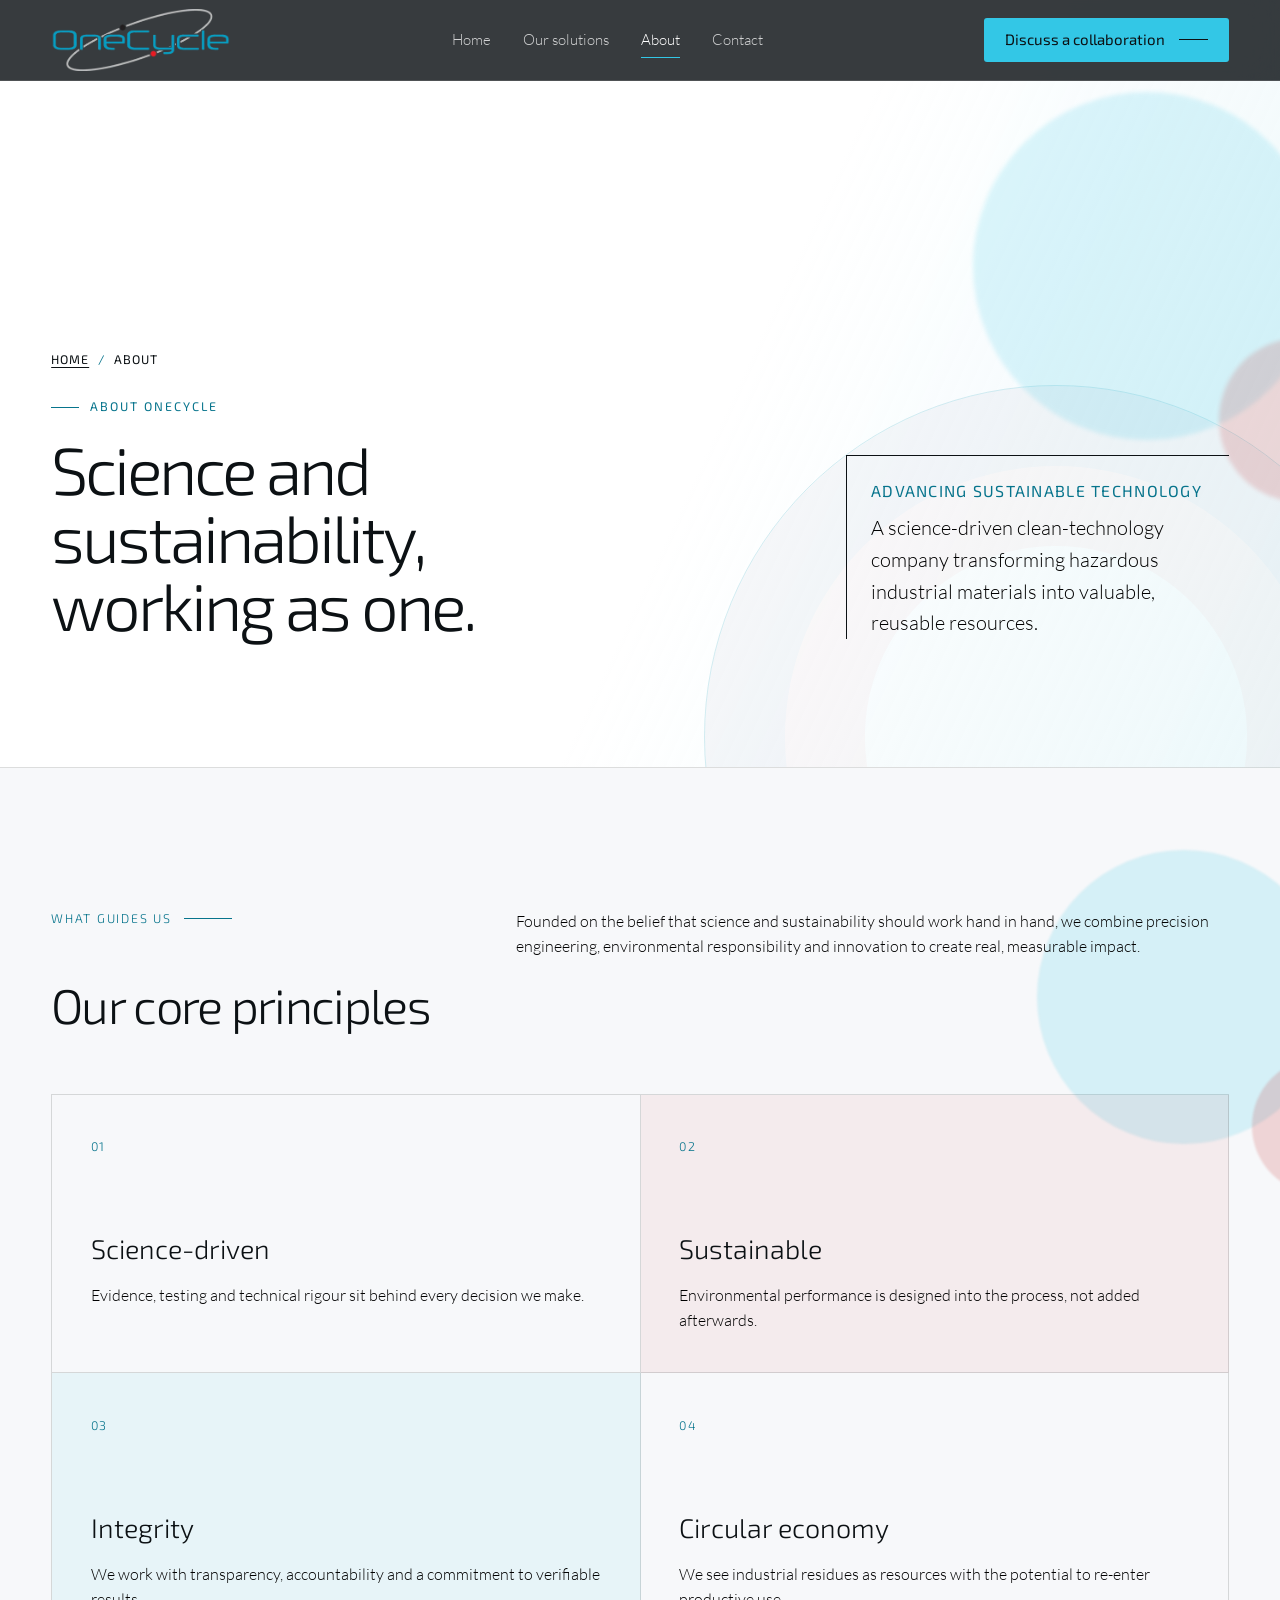
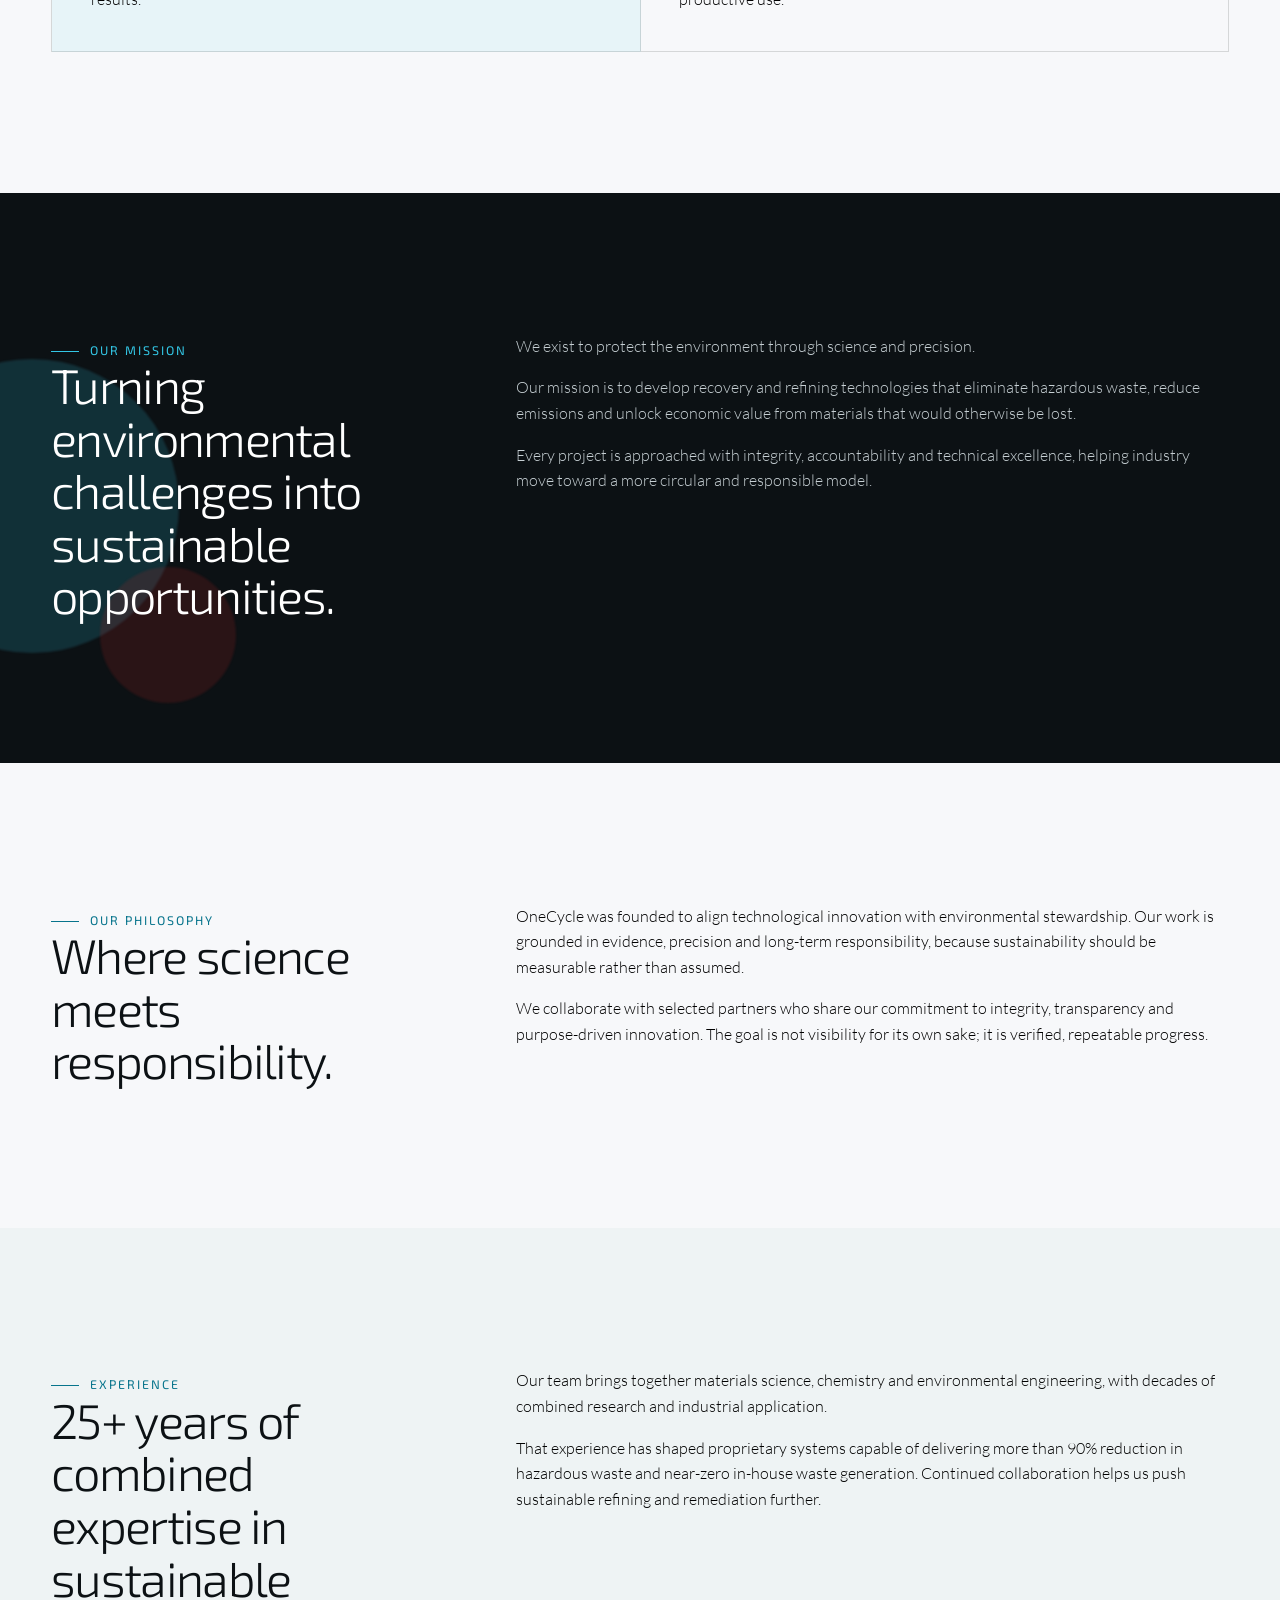
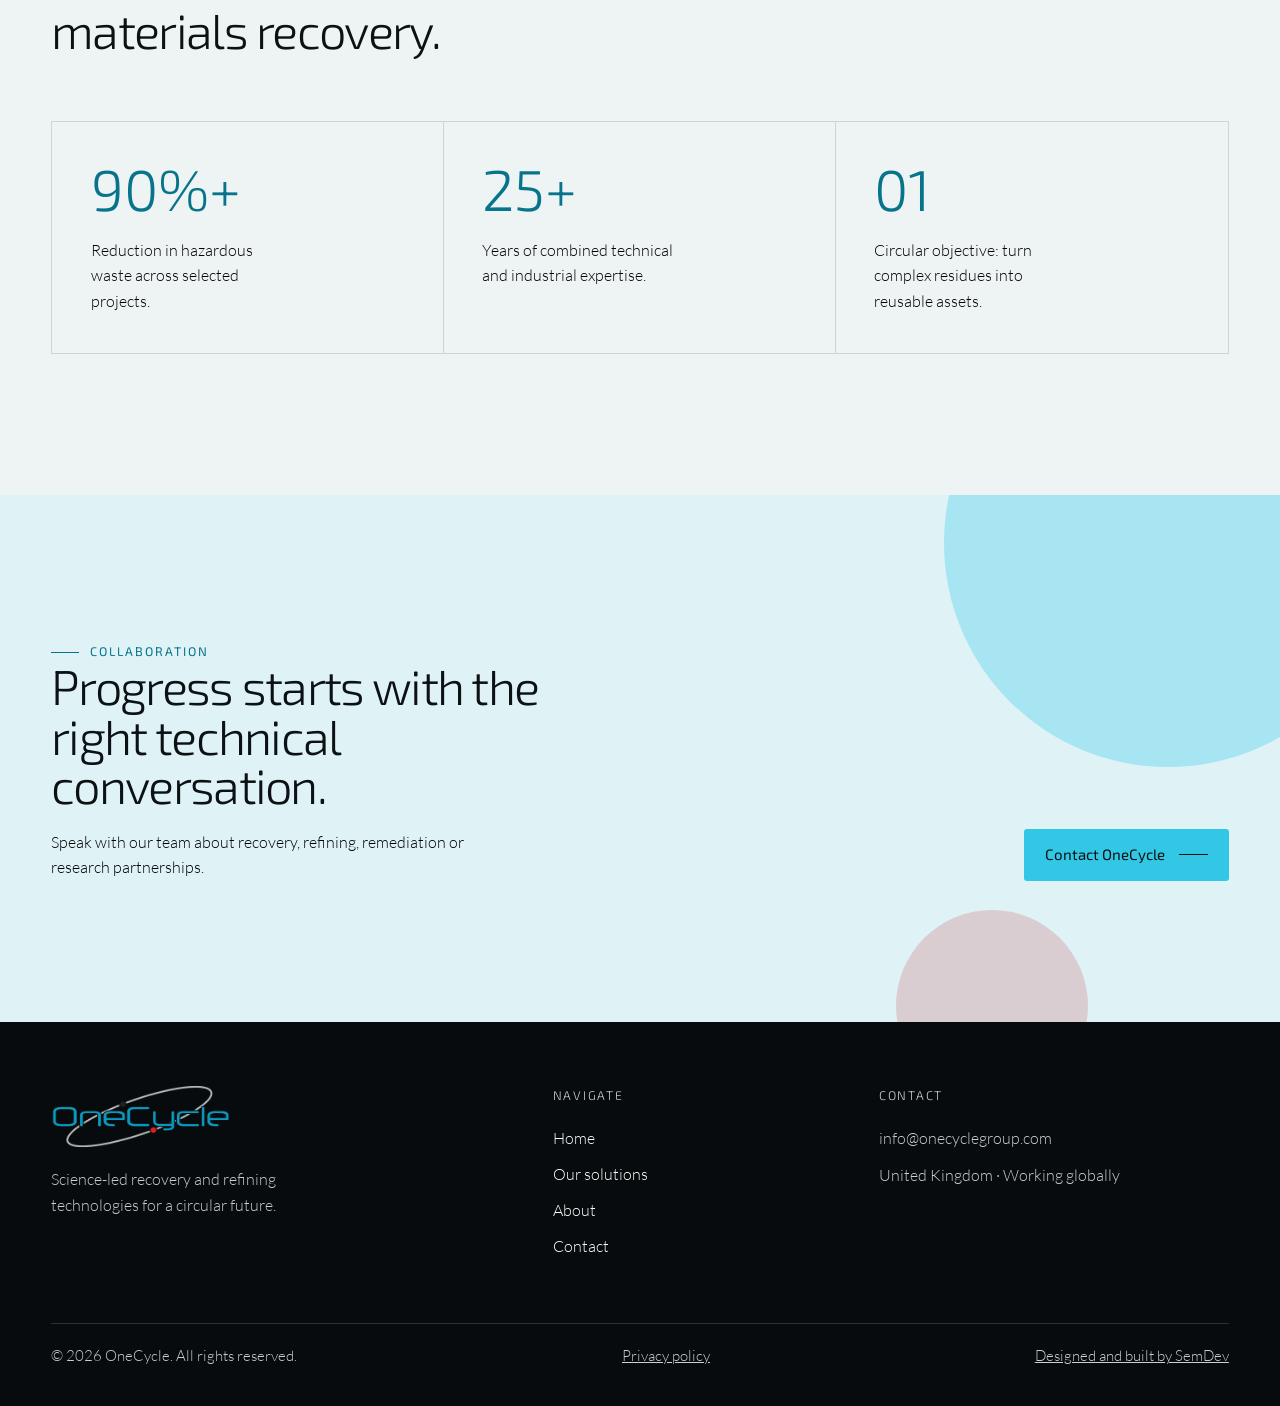
==== commit 4cd11590: "add schema and thesis animation" ====
--- a/about/index.html
+++ b/about/index.html
@@ -6,11 +6,53 @@
   <meta name="viewport" content="width=device-width, initial-scale=1">
   <title>About OneCycle | Science-led Clean Technology</title>
   <meta name="description" content="Learn about OneCycle's science-led approach to sustainable material recovery, refining and environmental responsibility.">
+  <meta name="robots" content="index, follow, max-image-preview:large, max-snippet:-1, max-video-preview:-1">
   <link rel="canonical" href="https://onecyclegroup.com/about/">
+  <script type="application/ld+json">
+    {
+      "@context": "https://schema.org",
+      "@graph": [
+        {
+          "@type": "AboutPage",
+          "@id": "https://onecyclegroup.com/about/#webpage",
+          "url": "https://onecyclegroup.com/about/",
+          "name": "About OneCycle | Science-led Clean Technology",
+          "description": "Learn about OneCycle's science-led approach to sustainable material recovery, refining and environmental responsibility.",
+          "isPartOf": { "@id": "https://onecyclegroup.com/#website" },
+          "mainEntity": { "@id": "https://onecyclegroup.com/#organization" },
+          "breadcrumb": { "@id": "https://onecyclegroup.com/about/#breadcrumb" },
+          "inLanguage": "en-GB"
+        },
+        {
+          "@type": "Organization",
+          "@id": "https://onecyclegroup.com/#organization",
+          "name": "OneCycle",
+          "legalName": "OneCycle Noble Metals Ltd",
+          "url": "https://onecyclegroup.com/",
+          "email": "info@onecyclegroup.com",
+          "description": "A science-driven clean-technology company transforming hazardous industrial materials into valuable, reusable resources.",
+          "logo": {
+            "@type": "ImageObject",
+            "url": "https://onecyclegroup.com/assets/images/onecycle-logo.webp",
+            "width": 833,
+            "height": 287
+          }
+        },
+        {
+          "@type": "BreadcrumbList",
+          "@id": "https://onecyclegroup.com/about/#breadcrumb",
+          "itemListElement": [
+            { "@type": "ListItem", "position": 1, "name": "Home", "item": "https://onecyclegroup.com/" },
+            { "@type": "ListItem", "position": 2, "name": "About", "item": "https://onecyclegroup.com/about/" }
+          ]
+        }
+      ]
+    }
+  </script>
   <link rel="icon" href="/assets/images/onecycle-favicon.png" type="image/png">
   <link rel="stylesheet" href="/assets/css/root.css?v=6">
   <link rel="stylesheet" href="/assets/css/global.css?v=6">
-  <link rel="stylesheet" href="/assets/css/internal.css?v=6">
+  <link rel="stylesheet" href="/assets/css/internal.css?v=7">
 </head>
 <body>
   <a class="skip-link" href="#main-content">Skip to main content</a>
@@ -27,7 +69,7 @@
     <section class="internal-hero">
       <div class="orb-cluster hero-orbs" aria-hidden="true"><span class="orb orb-blue"></span><span class="orb orb-red"></span></div>
       <div class="container internal-hero-layout">
-        <div><span class="eyebrow">About OneCycle</span><h1>Science and sustainability, working as one.</h1></div>
+        <div><nav aria-label="Breadcrumb"><ol class="breadcrumbs"><li><a href="/">Home</a></li><li aria-current="page">About</li></ol></nav><span class="eyebrow">About OneCycle</span><h1>Science and sustainability, working as one.</h1></div>
         <div class="internal-hero-note"><strong>Advancing sustainable technology</strong><p class="internal-hero-copy">A science-driven clean-technology company transforming hazardous industrial materials into valuable, reusable resources.</p></div>
       </div>
     </section>
@@ -79,6 +121,6 @@
   </main>
 
   <footer class="site-footer"><div class="container"><div class="footer-top"><div class="footer-brand"><a class="brand-link" href="/" aria-label="OneCycle home"><img src="/assets/images/onecycle-logo.webp" alt="OneCycle"></a><p>Science-led recovery and refining technologies for a circular future.</p></div><nav aria-label="Footer navigation"><p class="footer-heading">Navigate</p><ul class="footer-links"><li><a href="/">Home</a></li><li><a href="/our-solutions/">Our solutions</a></li><li><a href="/about/">About</a></li><li><a href="/contact/">Contact</a></li></ul></nav><div class="footer-contact"><p class="footer-heading">Contact</p><p><a href="mailto:info@onecyclegroup.com">info@onecyclegroup.com</a></p><p>United Kingdom · Working globally</p></div></div><div class="footer-bottom"><p>© 2026 OneCycle. All rights reserved.</p><p><a href="/privacy-policy/">Privacy policy</a></p><p><a href="https://builtbysemdev.com" target="_blank" rel="noopener noreferrer">Designed and built by SemDev</a></p></div></div></footer>
-  <script src="/assets/js/vendor/gsap.min.js" defer></script><script src="/assets/js/vendor/ScrollTrigger.min.js" defer></script><script src="/assets/js/global.js?v=6" defer></script>
+  <script src="/assets/js/vendor/gsap.min.js" defer></script><script src="/assets/js/vendor/ScrollTrigger.min.js" defer></script><script src="/assets/js/global.js?v=8" defer></script>
 </body>
 </html>
--- a/assets/css/internal.css
+++ b/assets/css/internal.css
@@ -40,6 +40,37 @@
   margin-top: var(--space-sm);
   font-size: clamp(2.8rem, 5.2vw, 5.4rem);
   letter-spacing: -0.045em;
+}
+
+.breadcrumbs {
+  display: flex;
+  flex-wrap: wrap;
+  gap: 0.55rem;
+  margin: 0 0 var(--space-sm);
+  padding: 0;
+  color: var(--colour-ink);
+  font-family: var(--font-heading);
+  font-size: var(--text-xs);
+  font-weight: 400;
+  letter-spacing: 0.08em;
+  list-style: none;
+  text-transform: uppercase;
+}
+
+.breadcrumbs li + li::before {
+  margin-right: 0.55rem;
+  color: var(--colour-cyan-deep);
+  content: "/";
+}
+
+.breadcrumbs a {
+  text-decoration-thickness: 1px;
+  text-underline-offset: 0.25em;
+}
+
+.breadcrumbs a:hover,
+.breadcrumbs a:focus-visible {
+  color: var(--colour-cyan-deep);
 }
 
 .internal-hero-copy {
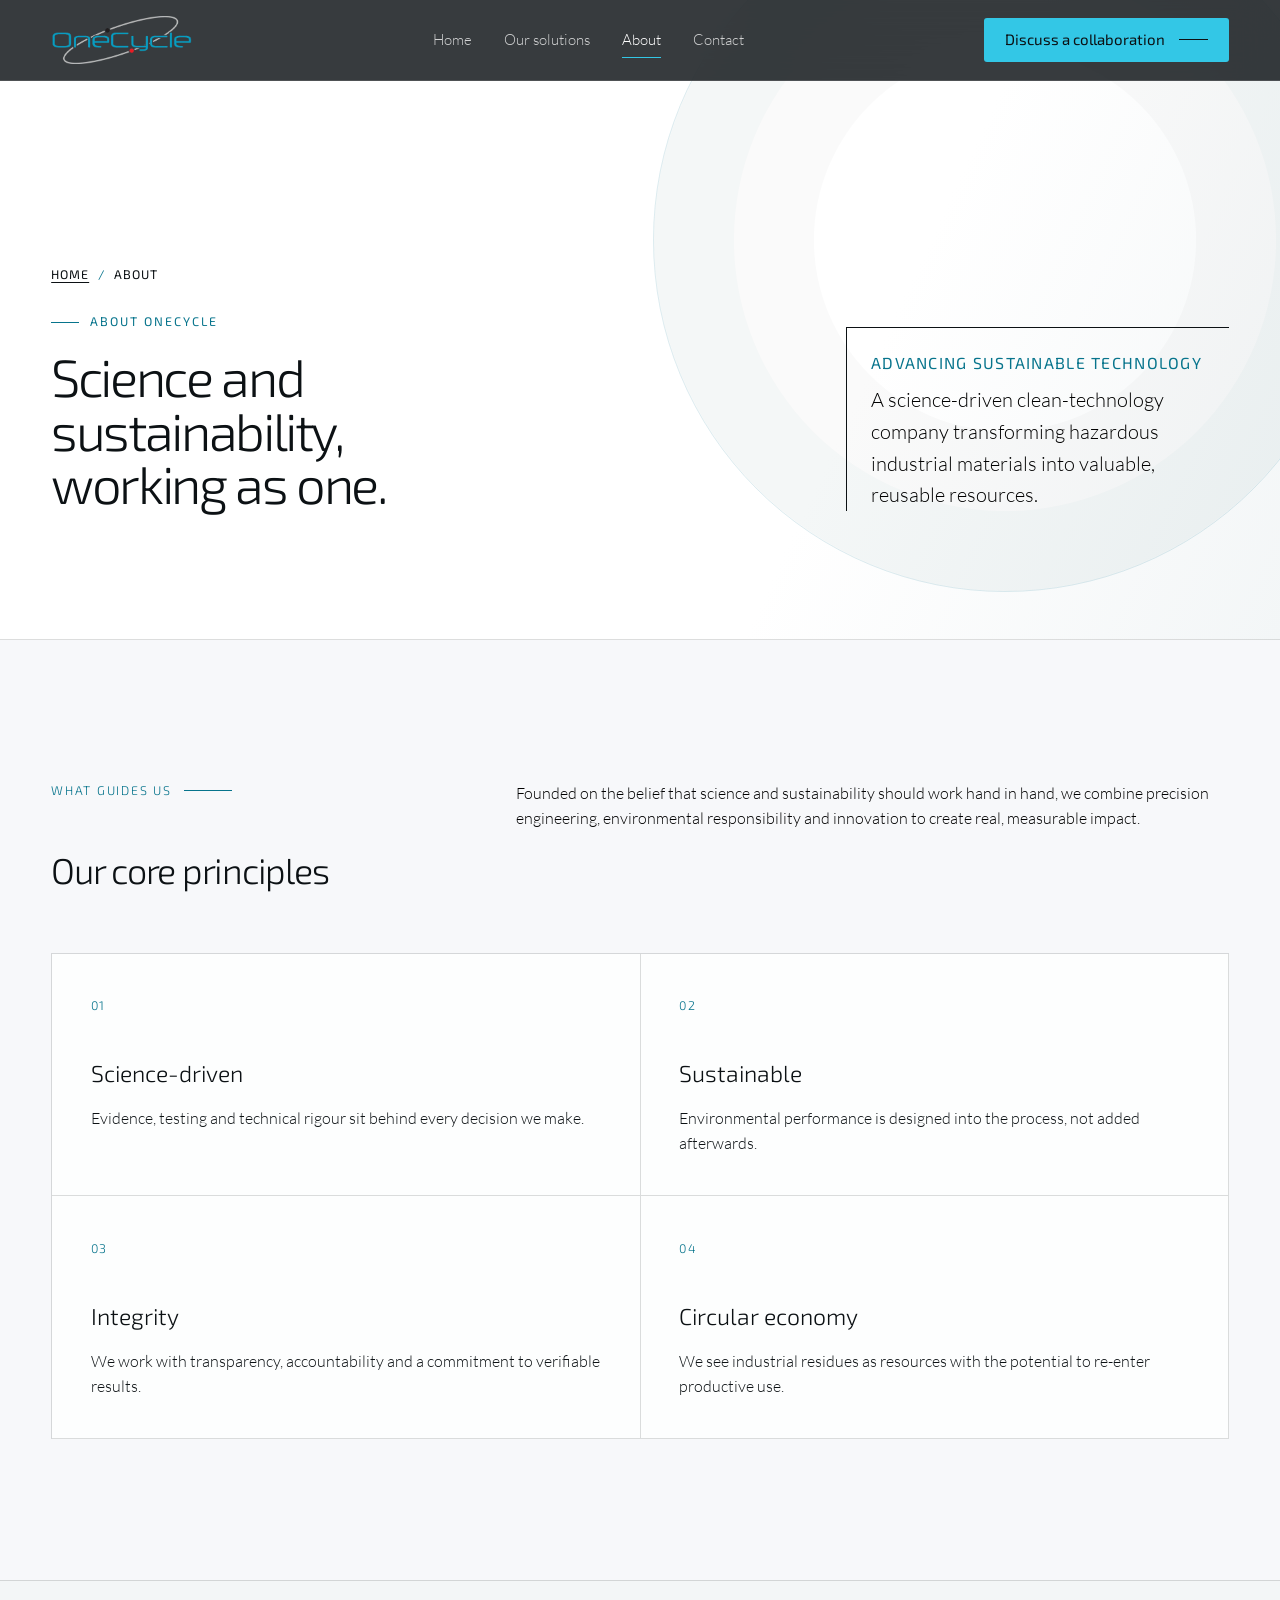
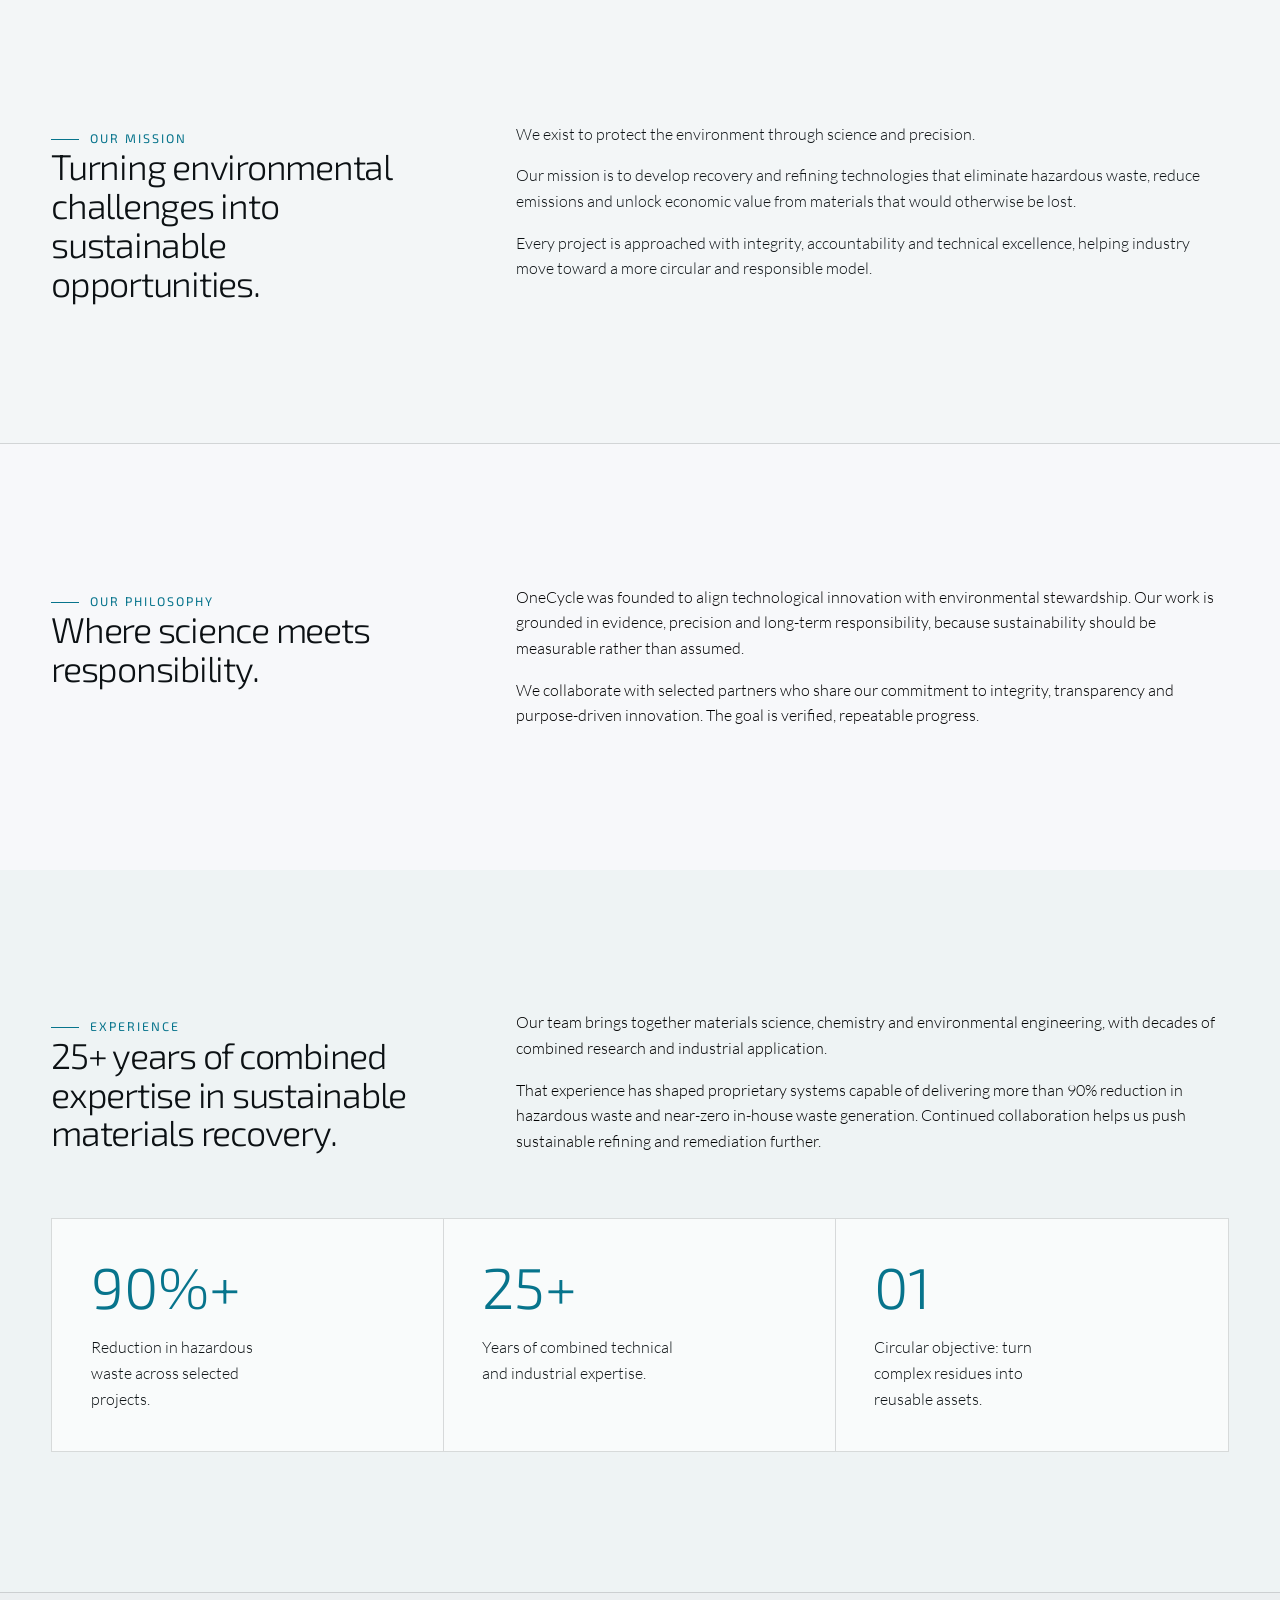
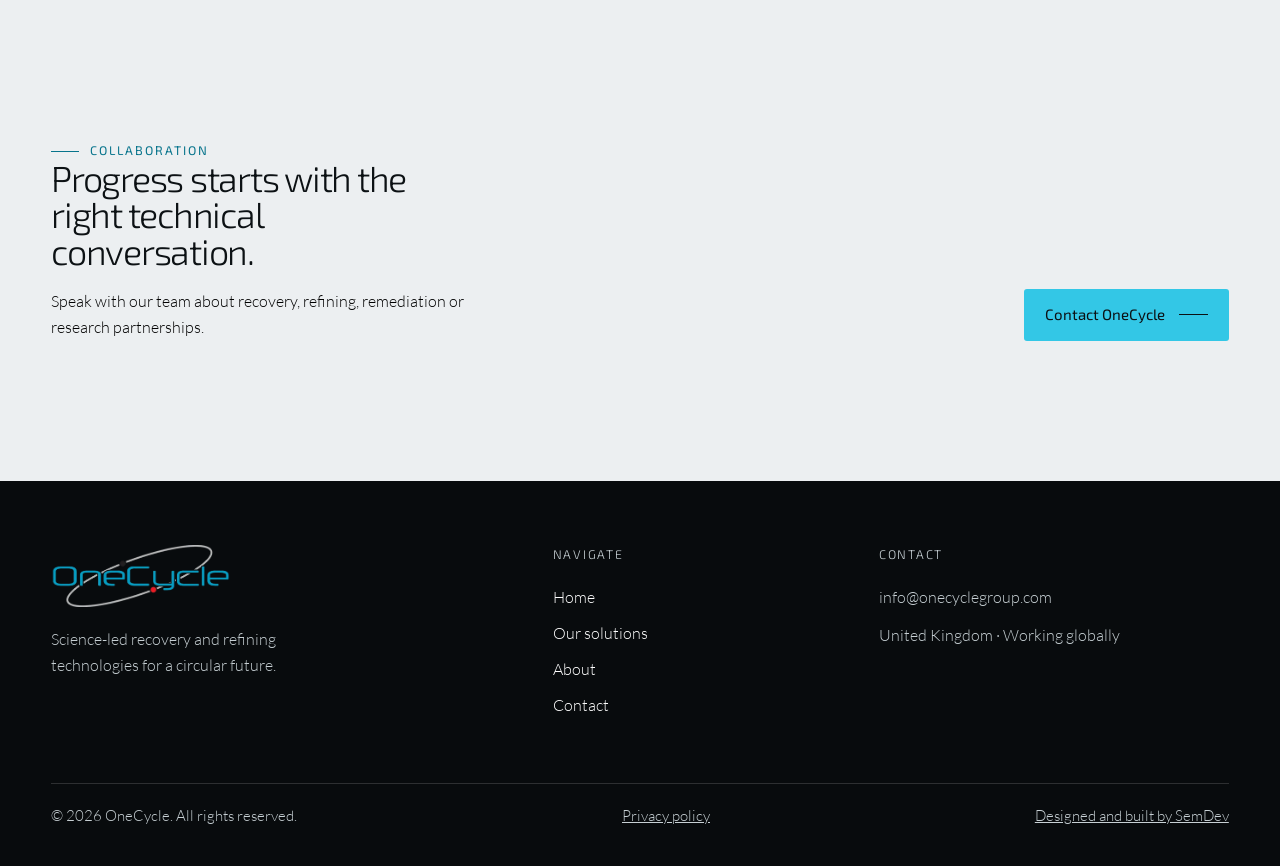
==== commit 6fbf5788: "simplify" ====
--- a/about/index.html
+++ b/about/index.html
@@ -1,126 +1,353 @@
 <!doctype html>
 <html lang="en-GB" class="no-js">
-<head>
-  <meta charset="utf-8">
-  <script>document.documentElement.classList.replace('no-js', 'js')</script>
-  <meta name="viewport" content="width=device-width, initial-scale=1">
-  <title>About OneCycle | Science-led Clean Technology</title>
-  <meta name="description" content="Learn about OneCycle's science-led approach to sustainable material recovery, refining and environmental responsibility.">
-  <meta name="robots" content="index, follow, max-image-preview:large, max-snippet:-1, max-video-preview:-1">
-  <link rel="canonical" href="https://onecyclegroup.com/about/">
-  <script type="application/ld+json">
-    {
-      "@context": "https://schema.org",
-      "@graph": [
-        {
-          "@type": "AboutPage",
-          "@id": "https://onecyclegroup.com/about/#webpage",
-          "url": "https://onecyclegroup.com/about/",
-          "name": "About OneCycle | Science-led Clean Technology",
-          "description": "Learn about OneCycle's science-led approach to sustainable material recovery, refining and environmental responsibility.",
-          "isPartOf": { "@id": "https://onecyclegroup.com/#website" },
-          "mainEntity": { "@id": "https://onecyclegroup.com/#organization" },
-          "breadcrumb": { "@id": "https://onecyclegroup.com/about/#breadcrumb" },
-          "inLanguage": "en-GB"
-        },
-        {
-          "@type": "Organization",
-          "@id": "https://onecyclegroup.com/#organization",
-          "name": "OneCycle",
-          "legalName": "OneCycle Noble Metals Ltd",
-          "url": "https://onecyclegroup.com/",
-          "email": "info@onecyclegroup.com",
-          "description": "A science-driven clean-technology company transforming hazardous industrial materials into valuable, reusable resources.",
-          "logo": {
-            "@type": "ImageObject",
-            "url": "https://onecyclegroup.com/assets/images/onecycle-logo.webp",
-            "width": 833,
-            "height": 287
+  <head>
+    <meta charset="utf-8" />
+    <script>
+      document.documentElement.classList.replace("no-js", "js");
+    </script>
+    <meta name="viewport" content="width=device-width, initial-scale=1" />
+    <title>About OneCycle | Science-led Clean Technology</title>
+    <meta
+      name="description"
+      content="Learn about OneCycle's science-led approach to sustainable material recovery, refining and environmental responsibility."
+    />
+    <meta
+      name="robots"
+      content="index, follow, max-image-preview:large, max-snippet:-1, max-video-preview:-1"
+    />
+    <link rel="canonical" href="https://onecyclegroup.com/about/" />
+    <script type="application/ld+json">
+      {
+        "@context": "https://schema.org",
+        "@graph": [
+          {
+            "@type": "AboutPage",
+            "@id": "https://onecyclegroup.com/about/#webpage",
+            "url": "https://onecyclegroup.com/about/",
+            "name": "About OneCycle | Science-led Clean Technology",
+            "description": "Learn about OneCycle's science-led approach to sustainable material recovery, refining and environmental responsibility.",
+            "isPartOf": { "@id": "https://onecyclegroup.com/#website" },
+            "mainEntity": { "@id": "https://onecyclegroup.com/#organization" },
+            "breadcrumb": {
+              "@id": "https://onecyclegroup.com/about/#breadcrumb"
+            },
+            "inLanguage": "en-GB"
+          },
+          {
+            "@type": "Organization",
+            "@id": "https://onecyclegroup.com/#organization",
+            "name": "OneCycle",
+            "legalName": "OneCycle Noble Metals Ltd",
+            "url": "https://onecyclegroup.com/",
+            "email": "info@onecyclegroup.com",
+            "description": "A science-driven clean-technology company transforming hazardous industrial materials into valuable, reusable resources.",
+            "logo": {
+              "@type": "ImageObject",
+              "url": "https://onecyclegroup.com/assets/images/onecycle-logo.webp",
+              "width": 833,
+              "height": 287
+            }
+          },
+          {
+            "@type": "BreadcrumbList",
+            "@id": "https://onecyclegroup.com/about/#breadcrumb",
+            "itemListElement": [
+              {
+                "@type": "ListItem",
+                "position": 1,
+                "name": "Home",
+                "item": "https://onecyclegroup.com/"
+              },
+              {
+                "@type": "ListItem",
+                "position": 2,
+                "name": "About",
+                "item": "https://onecyclegroup.com/about/"
+              }
+            ]
           }
-        },
-        {
-          "@type": "BreadcrumbList",
-          "@id": "https://onecyclegroup.com/about/#breadcrumb",
-          "itemListElement": [
-            { "@type": "ListItem", "position": 1, "name": "Home", "item": "https://onecyclegroup.com/" },
-            { "@type": "ListItem", "position": 2, "name": "About", "item": "https://onecyclegroup.com/about/" }
-          ]
-        }
-      ]
-    }
-  </script>
-  <link rel="icon" href="/assets/images/onecycle-favicon.png" type="image/png">
-  <link rel="stylesheet" href="/assets/css/root.css?v=6">
-  <link rel="stylesheet" href="/assets/css/global.css?v=6">
-  <link rel="stylesheet" href="/assets/css/internal.css?v=7">
-</head>
-<body>
-  <a class="skip-link" href="#main-content">Skip to main content</a>
-  <header class="site-header">
-    <div class="container nav-shell">
-      <a class="brand-link" href="/" aria-label="OneCycle home"><img src="/assets/images/onecycle-logo.webp" alt="OneCycle"></a>
-      <nav class="primary-nav" id="primary-navigation" aria-label="Primary navigation" data-nav><ul><li><a href="/">Home</a></li><li><a href="/our-solutions/">Our solutions</a></li><li><a href="/about/" aria-current="page">About</a></li><li><a href="/contact/">Contact</a></li></ul></nav>
-      <a class="button button-primary nav-cta" href="/contact/">Discuss a collaboration</a>
-      <button class="nav-toggle" type="button" aria-expanded="false" aria-controls="primary-navigation" aria-label="Open navigation" data-nav-toggle><span class="nav-toggle-lines" aria-hidden="true"></span></button>
-    </div>
-  </header>
-
-  <main id="main-content" class="internal-main">
-    <section class="internal-hero">
-      <div class="orb-cluster hero-orbs" aria-hidden="true"><span class="orb orb-blue"></span><span class="orb orb-red"></span></div>
-      <div class="container internal-hero-layout">
-        <div><nav aria-label="Breadcrumb"><ol class="breadcrumbs"><li><a href="/">Home</a></li><li aria-current="page">About</li></ol></nav><span class="eyebrow">About OneCycle</span><h1>Science and sustainability, working as one.</h1></div>
-        <div class="internal-hero-note"><strong>Advancing sustainable technology</strong><p class="internal-hero-copy">A science-driven clean-technology company transforming hazardous industrial materials into valuable, reusable resources.</p></div>
+        ]
+      }
+    </script>
+    <link
+      rel="icon"
+      href="/assets/images/onecycle-favicon.png"
+      type="image/png"
+    />
+    <link rel="stylesheet" href="/assets/css/root.css?v=6" />
+    <link rel="stylesheet" href="/assets/css/global.css?v=7" />
+    <link rel="stylesheet" href="/assets/css/internal.css?v=9" />
+  </head>
+  <body class="refined-page about-page">
+    <a class="skip-link" href="#main-content">Skip to main content</a>
+    <header class="site-header">
+      <div class="container nav-shell">
+        <a class="brand-link" href="/" aria-label="OneCycle home"
+          ><img src="/assets/images/onecycle-logo.webp" alt="OneCycle"
+        /></a>
+        <nav
+          class="primary-nav"
+          id="primary-navigation"
+          aria-label="Primary navigation"
+          data-nav
+        >
+          <ul>
+            <li><a href="/">Home</a></li>
+            <li><a href="/our-solutions/">Our solutions</a></li>
+            <li><a href="/about/" aria-current="page">About</a></li>
+            <li><a href="/contact/">Contact</a></li>
+          </ul>
+        </nav>
+        <a class="button button-primary nav-cta" href="/contact/"
+          >Discuss a collaboration</a
+        >
+        <button
+          class="nav-toggle"
+          type="button"
+          aria-expanded="false"
+          aria-controls="primary-navigation"
+          aria-label="Open navigation"
+          data-nav-toggle
+        >
+          <span class="nav-toggle-lines" aria-hidden="true"></span>
+        </button>
       </div>
-    </section>
-
-    <section class="section" aria-labelledby="principles-title">
-      <div class="ambient-orbs ambient-orbs-right" aria-hidden="true"><span class="ambient-orb ambient-orb-blue"></span><span class="ambient-orb ambient-orb-red"></span></div>
+    </header>
+
+    <main id="main-content" class="internal-main">
+      <section class="internal-hero">
+        <div class="container internal-hero-layout">
+          <div>
+            <nav aria-label="Breadcrumb">
+              <ol class="breadcrumbs">
+                <li><a href="/">Home</a></li>
+                <li aria-current="page">About</li>
+              </ol>
+            </nav>
+            <span class="eyebrow">About OneCycle</span>
+            <h1>Science and sustainability, working as one.</h1>
+          </div>
+          <div class="internal-hero-note">
+            <strong>Advancing sustainable technology</strong>
+            <p class="internal-hero-copy">
+              A science-driven clean-technology company transforming hazardous
+              industrial materials into valuable, reusable resources.
+            </p>
+          </div>
+        </div>
+      </section>
+
+      <section class="section" aria-labelledby="principles-title">
+        <div class="container">
+          <div class="intro-grid">
+            <p class="rule-label">What guides us</p>
+            <div class="intro-copy">
+              <p>
+                Founded on the belief that science and sustainability should
+                work hand in hand, we combine precision engineering,
+                environmental responsibility and innovation to create real,
+                measurable impact.
+              </p>
+            </div>
+          </div>
+          <h2 class="section-title" id="principles-title">
+            Our core principles
+          </h2>
+          <div class="principles-grid light-principles">
+            <article class="principle-card">
+              <span class="card-number">01</span>
+              <h3>Science-driven</h3>
+              <p>
+                Evidence, testing and technical rigour sit behind every decision
+                we make.
+              </p>
+            </article>
+            <article class="principle-card">
+              <span class="card-number">02</span>
+              <h3>Sustainable</h3>
+              <p>
+                Environmental performance is designed into the process, not
+                added afterwards.
+              </p>
+            </article>
+            <article class="principle-card">
+              <span class="card-number">03</span>
+              <h3>Integrity</h3>
+              <p>
+                We work with transparency, accountability and a commitment to
+                verifiable results.
+              </p>
+            </article>
+            <article class="principle-card">
+              <span class="card-number">04</span>
+              <h3>Circular economy</h3>
+              <p>
+                We see industrial residues as resources with the potential to
+                re-enter productive use.
+              </p>
+            </article>
+          </div>
+        </div>
+      </section>
+
+      <section class="section section-dark" aria-labelledby="mission-title">
+        <div class="container editorial-split">
+          <div>
+            <span class="eyebrow">Our mission</span>
+            <h2 class="statement" id="mission-title">
+              Turning environmental challenges into sustainable opportunities.
+            </h2>
+          </div>
+          <div class="body-copy">
+            <p>
+              We exist to protect the environment through science and precision.
+            </p>
+            <p>
+              Our mission is to develop recovery and refining technologies that
+              eliminate hazardous waste, reduce emissions and unlock economic
+              value from materials that would otherwise be lost.
+            </p>
+            <p>
+              Every project is approached with integrity, accountability and
+              technical excellence, helping industry move toward a more circular
+              and responsible model.
+            </p>
+          </div>
+        </div>
+      </section>
+
+      <section class="section" aria-labelledby="philosophy-title">
+        <div class="container editorial-split">
+          <div>
+            <span class="eyebrow">Our philosophy</span>
+            <h2 class="statement" id="philosophy-title">
+              Where science meets responsibility.
+            </h2>
+          </div>
+          <div class="body-copy">
+            <p>
+              OneCycle was founded to align technological innovation with
+              environmental stewardship. Our work is grounded in evidence,
+              precision and long-term responsibility, because sustainability
+              should be measurable rather than assumed.
+            </p>
+            <p>
+              We collaborate with selected partners who share our commitment to
+              integrity, transparency and purpose-driven innovation. The goal is
+              verified, repeatable progress.
+            </p>
+          </div>
+        </div>
+      </section>
+
+      <section
+        class="section section-surface"
+        aria-labelledby="experience-title"
+      >
+        <div class="container">
+          <div class="editorial-split">
+            <div>
+              <span class="eyebrow">Experience</span>
+              <h2 class="statement" id="experience-title">
+                25+ years of combined expertise in sustainable materials
+                recovery.
+              </h2>
+            </div>
+            <div class="body-copy">
+              <p>
+                Our team brings together materials science, chemistry and
+                environmental engineering, with decades of combined research and
+                industrial application.
+              </p>
+              <p>
+                That experience has shaped proprietary systems capable of
+                delivering more than 90% reduction in hazardous waste and
+                near-zero in-house waste generation. Continued collaboration
+                helps us push sustainable refining and remediation further.
+              </p>
+            </div>
+          </div>
+          <div class="metric-strip" aria-label="OneCycle impact highlights">
+            <article class="metric">
+              <strong>90%+</strong>
+              <p>Reduction in hazardous waste across selected projects.</p>
+            </article>
+            <article class="metric">
+              <strong>25+</strong>
+              <p>Years of combined technical and industrial expertise.</p>
+            </article>
+            <article class="metric">
+              <strong>01</strong>
+              <p>
+                Circular objective: turn complex residues into reusable assets.
+              </p>
+            </article>
+          </div>
+        </div>
+      </section>
+
+      <section class="page-cta" aria-labelledby="about-cta-title">
+        <div class="container">
+          <div>
+            <span class="eyebrow">Collaboration</span>
+            <h2 id="about-cta-title">
+              Progress starts with the right technical conversation.
+            </h2>
+            <p>
+              Speak with our team about recovery, refining, remediation or
+              research partnerships.
+            </p>
+          </div>
+          <a class="button button-primary" href="/contact/">Contact OneCycle</a>
+        </div>
+      </section>
+    </main>
+
+    <footer class="site-footer">
       <div class="container">
-        <div class="intro-grid"><p class="rule-label">What guides us</p><div class="intro-copy"><p>Founded on the belief that science and sustainability should work hand in hand, we combine precision engineering, environmental responsibility and innovation to create real, measurable impact.</p></div></div>
-        <h2 class="section-title" id="principles-title">Our core principles</h2>
-        <div class="principles-grid light-principles">
-          <article class="principle-card"><span class="card-number">01</span><h3>Science-driven</h3><p>Evidence, testing and technical rigour sit behind every decision we make.</p></article>
-          <article class="principle-card"><span class="card-number">02</span><h3>Sustainable</h3><p>Environmental performance is designed into the process, not added afterwards.</p></article>
-          <article class="principle-card"><span class="card-number">03</span><h3>Integrity</h3><p>We work with transparency, accountability and a commitment to verifiable results.</p></article>
-          <article class="principle-card"><span class="card-number">04</span><h3>Circular economy</h3><p>We see industrial residues as resources with the potential to re-enter productive use.</p></article>
+        <div class="footer-top">
+          <div class="footer-brand">
+            <a class="brand-link" href="/" aria-label="OneCycle home"
+              ><img src="/assets/images/onecycle-logo.webp" alt="OneCycle"
+            /></a>
+            <p>
+              Science-led recovery and refining technologies for a circular
+              future.
+            </p>
+          </div>
+          <nav aria-label="Footer navigation">
+            <p class="footer-heading">Navigate</p>
+            <ul class="footer-links">
+              <li><a href="/">Home</a></li>
+              <li><a href="/our-solutions/">Our solutions</a></li>
+              <li><a href="/about/">About</a></li>
+              <li><a href="/contact/">Contact</a></li>
+            </ul>
+          </nav>
+          <div class="footer-contact">
+            <p class="footer-heading">Contact</p>
+            <p>
+              <a href="mailto:info@onecyclegroup.com">info@onecyclegroup.com</a>
+            </p>
+            <p>United Kingdom · Working globally</p>
+          </div>
+        </div>
+        <div class="footer-bottom">
+          <p>© 2026 OneCycle. All rights reserved.</p>
+          <p><a href="/privacy-policy/">Privacy policy</a></p>
+          <p>
+            <a
+              href="https://builtbysemdev.com"
+              target="_blank"
+              rel="noopener noreferrer"
+              >Designed and built by SemDev</a
+            >
+          </p>
         </div>
       </div>
-    </section>
-
-    <section class="section section-dark" aria-labelledby="mission-title">
-      <div class="ambient-orbs ambient-orbs-left" aria-hidden="true"><span class="ambient-orb ambient-orb-blue"></span><span class="ambient-orb ambient-orb-red"></span></div>
-      <div class="container editorial-split">
-        <div><span class="eyebrow">Our mission</span><h2 class="statement" id="mission-title">Turning environmental challenges into sustainable opportunities.</h2></div>
-        <div class="body-copy"><p>We exist to protect the environment through science and precision.</p><p>Our mission is to develop recovery and refining technologies that eliminate hazardous waste, reduce emissions and unlock economic value from materials that would otherwise be lost.</p><p>Every project is approached with integrity, accountability and technical excellence, helping industry move toward a more circular and responsible model.</p></div>
-      </div>
-    </section>
-
-    <section class="section" aria-labelledby="philosophy-title">
-      <div class="container editorial-split">
-        <div><span class="eyebrow">Our philosophy</span><h2 class="statement" id="philosophy-title">Where science meets responsibility.</h2></div>
-        <div class="body-copy"><p>OneCycle was founded to align technological innovation with environmental stewardship. Our work is grounded in evidence, precision and long-term responsibility, because sustainability should be measurable rather than assumed.</p><p>We collaborate with selected partners who share our commitment to integrity, transparency and purpose-driven innovation. The goal is not visibility for its own sake; it is verified, repeatable progress.</p></div>
-      </div>
-    </section>
-
-    <section class="section section-surface" aria-labelledby="experience-title">
-      <div class="container">
-        <div class="editorial-split">
-          <div><span class="eyebrow">Experience</span><h2 class="statement" id="experience-title">25+ years of combined expertise in sustainable materials recovery.</h2></div>
-          <div class="body-copy"><p>Our team brings together materials science, chemistry and environmental engineering, with decades of combined research and industrial application.</p><p>That experience has shaped proprietary systems capable of delivering more than 90% reduction in hazardous waste and near-zero in-house waste generation. Continued collaboration helps us push sustainable refining and remediation further.</p></div>
-        </div>
-        <div class="metric-strip" aria-label="OneCycle impact highlights">
-          <article class="metric"><strong>90%+</strong><p>Reduction in hazardous waste across selected projects.</p></article>
-          <article class="metric"><strong>25+</strong><p>Years of combined technical and industrial expertise.</p></article>
-          <article class="metric"><strong>01</strong><p>Circular objective: turn complex residues into reusable assets.</p></article>
-        </div>
-      </div>
-    </section>
-
-    <section class="page-cta" aria-labelledby="about-cta-title"><div class="container"><div><span class="eyebrow">Collaboration</span><h2 id="about-cta-title">Progress starts with the right technical conversation.</h2><p>Speak with our team about recovery, refining, remediation or research partnerships.</p></div><a class="button button-primary" href="/contact/">Contact OneCycle</a></div></section>
-  </main>
-
-  <footer class="site-footer"><div class="container"><div class="footer-top"><div class="footer-brand"><a class="brand-link" href="/" aria-label="OneCycle home"><img src="/assets/images/onecycle-logo.webp" alt="OneCycle"></a><p>Science-led recovery and refining technologies for a circular future.</p></div><nav aria-label="Footer navigation"><p class="footer-heading">Navigate</p><ul class="footer-links"><li><a href="/">Home</a></li><li><a href="/our-solutions/">Our solutions</a></li><li><a href="/about/">About</a></li><li><a href="/contact/">Contact</a></li></ul></nav><div class="footer-contact"><p class="footer-heading">Contact</p><p><a href="mailto:info@onecyclegroup.com">info@onecyclegroup.com</a></p><p>United Kingdom · Working globally</p></div></div><div class="footer-bottom"><p>© 2026 OneCycle. All rights reserved.</p><p><a href="/privacy-policy/">Privacy policy</a></p><p><a href="https://builtbysemdev.com" target="_blank" rel="noopener noreferrer">Designed and built by SemDev</a></p></div></div></footer>
-  <script src="/assets/js/vendor/gsap.min.js" defer></script><script src="/assets/js/vendor/ScrollTrigger.min.js" defer></script><script src="/assets/js/global.js?v=8" defer></script>
-</body>
+    </footer>
+    <script src="/assets/js/vendor/gsap.min.js" defer></script>
+    <script src="/assets/js/vendor/ScrollTrigger.min.js" defer></script>
+    <script src="/assets/js/global.js?v=8" defer></script>
+  </body>
 </html>
--- a/assets/css/global.css
+++ b/assets/css/global.css
@@ -523,17 +523,32 @@
     top: 100%;
     right: 0;
     left: 0;
-    display: none;
+    display: block;
     width: 100%;
     max-width: none;
     min-height: calc(100vh - 5rem);
     justify-self: stretch;
     padding: var(--space-lg) var(--container-pad);
+    transform: translateY(-0.65rem);
+    clip-path: inset(0 0 100% 0);
     background: var(--colour-ink);
+    opacity: 0;
+    visibility: hidden;
+    pointer-events: none;
+    transition:
+      clip-path 360ms cubic-bezier(0.22, 1, 0.36, 1),
+      transform 360ms cubic-bezier(0.22, 1, 0.36, 1),
+      opacity 180ms ease,
+      visibility 0s linear 360ms;
   }
 
   .primary-nav.is-open {
-    display: block;
+    transform: translateY(0);
+    clip-path: inset(0 0 0 0);
+    opacity: 1;
+    visibility: visible;
+    pointer-events: auto;
+    transition-delay: 0s;
   }
 
   .primary-nav ul {
@@ -543,7 +558,31 @@
   }
 
   .primary-nav li {
+    transform: translateY(-0.6rem);
     border-bottom: 1px solid rgba(255, 255, 255, 0.14);
+    opacity: 0;
+    transition: transform 300ms cubic-bezier(0.22, 1, 0.36, 1), opacity 220ms ease;
+  }
+
+  .primary-nav.is-open li {
+    transform: translateY(0);
+    opacity: 1;
+  }
+
+  .primary-nav.is-open li:nth-child(1) {
+    transition-delay: 90ms;
+  }
+
+  .primary-nav.is-open li:nth-child(2) {
+    transition-delay: 130ms;
+  }
+
+  .primary-nav.is-open li:nth-child(3) {
+    transition-delay: 170ms;
+  }
+
+  .primary-nav.is-open li:nth-child(4) {
+    transition-delay: 210ms;
   }
 
   .primary-nav a {
@@ -568,7 +607,13 @@
     display: block;
     min-height: auto;
     padding: 1rem 0 0;
+    transform: none;
+    clip-path: none;
     background: transparent;
+    opacity: 1;
+    visibility: visible;
+    pointer-events: auto;
+    transition: none;
   }
 
   .no-js .primary-nav ul {
@@ -577,7 +622,10 @@
   }
 
   .no-js .primary-nav li {
+    transform: none;
     border-bottom: 0;
+    opacity: 1;
+    transition: none;
   }
 
   .no-js .primary-nav a {
--- a/assets/css/internal.css
+++ b/assets/css/internal.css
@@ -9,8 +9,11 @@
   align-items: end;
   overflow: hidden;
   padding: clamp(10rem, 17vw, 14rem) 0 clamp(5rem, 10vw, 8rem);
-  background:
-    linear-gradient(115deg, rgba(255, 255, 255, 0.98) 0 56%, rgba(234, 248, 251, 0.78) 100%);
+  background: linear-gradient(
+    115deg,
+    rgba(255, 255, 255, 0.98) 0 56%,
+    rgba(234, 248, 251, 0.78) 100%
+  );
   border-bottom: 1px solid var(--colour-line);
 }
 
@@ -22,7 +25,9 @@
   aspect-ratio: 1;
   border: 1px solid rgba(21, 150, 178, 0.18);
   border-radius: 50%;
-  box-shadow: inset 0 0 0 5rem rgba(51, 199, 230, 0.03), inset 0 0 0 10rem rgba(196, 36, 36, 0.025);
+  box-shadow:
+    inset 0 0 0 5rem rgba(51, 199, 230, 0.03),
+    inset 0 0 0 10rem rgba(196, 36, 36, 0.025);
   content: "";
 }
 
@@ -206,7 +211,6 @@
 }
 
 .capability-row h3 {
-  max-width: 15ch;
   font-size: clamp(1.65rem, 2.5vw, 2.6rem);
   letter-spacing: -0.025em;
 }
@@ -628,6 +632,314 @@
   color: #fff;
 }
 
+/* =========================
+   OUR SOLUTIONS — LIGHT SYSTEM
+========================= */
+.solutions-page .icon-sprite {
+  position: absolute;
+  width: 0;
+  height: 0;
+  overflow: hidden;
+}
+
+.solutions-page .site-header .brand-link {
+  width: clamp(7.75rem, 11vw, 10rem);
+  padding-block: 0.35rem;
+}
+
+.solutions-page .internal-hero::after {
+  top: clamp(-7rem, -10vw, -3rem);
+  right: clamp(-9rem, -6vw, -3.5rem);
+  bottom: auto;
+}
+
+.solutions-page .internal-hero h1 {
+  max-width: 15ch;
+  font-size: clamp(2.55rem, 4.2vw, 4.4rem);
+}
+
+.solutions-page .section-title,
+.solutions-page .page-cta h2 {
+  font-size: clamp(1.9rem, 2.8vw, 3.2rem);
+}
+
+.solutions-page .section-surface {
+  background: #f3f6f7;
+}
+
+.solutions-page .capability-row {
+  padding-block: clamp(2rem, 3.8vw, 3.3rem);
+}
+
+.solutions-page .capability-row h3 {
+  font-size: clamp(1.35rem, 1.7vw, 1.8rem);
+}
+
+.solutions-page .capability-row h3 span {
+  max-width: 34ch;
+  color: var(--colour-cyan-deep);
+}
+
+.solutions-page .section-dark {
+  background: var(--colour-paper);
+  color: var(--colour-ink);
+}
+
+.solutions-page .section-dark .section-copy,
+.solutions-page .section-dark .body-copy,
+.solutions-page .support-card p {
+  color: var(--colour-ink);
+}
+
+.solutions-page .section-dark .eyebrow,
+.solutions-page .support-card .card-number {
+  color: var(--colour-cyan-deep);
+}
+
+.solutions-page .support-grid {
+  border-color: var(--colour-line);
+}
+
+.solutions-page .support-card {
+  min-height: 15rem;
+  border-color: var(--colour-line);
+  background: rgba(255, 255, 255, 0.82);
+}
+
+.solutions-page .support-card:nth-child(2),
+.solutions-page .support-card:nth-child(3) {
+  background: rgba(255, 255, 255, 0.82);
+}
+
+.solutions-page .support-card-top {
+  display: flex;
+  align-items: flex-start;
+  justify-content: space-between;
+  gap: var(--space-sm);
+}
+
+.solutions-page .support-card-icon {
+  width: 1.6rem;
+  height: 1.6rem;
+  color: var(--colour-cyan-deep);
+  fill: currentColor;
+}
+
+.solutions-page .support-card h3 {
+  max-width: 22ch;
+  margin-top: clamp(2rem, 4vw, 3.5rem);
+  font-size: clamp(1.35rem, 1.8vw, 1.8rem);
+}
+
+.solutions-page .ambient-orbs {
+  width: clamp(9rem, 15vw, 14rem);
+}
+
+.solutions-page .ambient-orbs-right {
+  right: clamp(-6rem, -4vw, -3rem);
+}
+
+.solutions-page .ambient-orbs-left {
+  left: clamp(-6rem, -4vw, -3rem);
+}
+
+.solutions-page .ambient-orbs .ambient-orb-blue {
+  top: 0;
+  bottom: auto;
+  width: 78%;
+  aspect-ratio: 1;
+}
+
+.solutions-page .ambient-orbs .ambient-orb-red {
+  bottom: 5%;
+  width: 46%;
+}
+
+.solutions-page .ambient-orbs-right .ambient-orb-blue {
+  right: 0;
+  left: auto;
+}
+
+.solutions-page .ambient-orbs-right .ambient-orb-red {
+  right: auto;
+  left: 8%;
+}
+
+.solutions-page .ambient-orbs-left .ambient-orb-blue {
+  right: auto;
+  left: 0;
+}
+
+.solutions-page .ambient-orbs-left .ambient-orb-red {
+  right: 8%;
+  left: auto;
+}
+
+.solutions-page .orb-cluster {
+  width: clamp(10rem, 18vw, 17rem);
+}
+
+.solutions-page .orb-cluster.hero-orbs {
+  top: 20%;
+  right: -4%;
+}
+
+.solutions-page .orb-cluster .orb-blue {
+  inset: 0 0 auto auto;
+  width: 78%;
+  aspect-ratio: 1;
+}
+
+.solutions-page .orb-cluster .orb-red {
+  right: auto;
+  bottom: 5%;
+  left: 8%;
+  width: 46%;
+}
+
+.solutions-page .page-cta {
+  border-top: 1px solid var(--colour-line);
+  background: #eceff1;
+}
+
+.solutions-page .page-cta::before,
+.solutions-page .page-cta::after {
+  display: none;
+}
+
+/* =========================
+   REFINED INTERNAL PAGES
+========================= */
+.refined-page .site-header .brand-link {
+  width: clamp(7.75rem, 11vw, 10rem);
+  padding-block: 0.35rem;
+}
+
+.refined-page .internal-hero {
+  min-height: min(40rem, 78vh);
+  background: linear-gradient(115deg, #fff 0 66%, #f3f6f7 100%);
+}
+
+.contact-page .internal-hero,
+.policy-page .internal-hero {
+  min-height: min(35rem, 68vh);
+}
+
+.refined-page .internal-hero::after {
+  top: clamp(-7rem, -10vw, -3rem);
+  right: clamp(-9rem, -6vw, -3.5rem);
+  bottom: auto;
+  border-color: rgba(7, 116, 140, 0.14);
+  box-shadow:
+    inset 0 0 0 5rem rgba(7, 116, 140, 0.025),
+    inset 0 0 0 10rem rgba(23, 28, 31, 0.018);
+}
+
+.refined-page .internal-hero h1 {
+  max-width: 15ch;
+  font-size: clamp(2.45rem, 4.1vw, 4.25rem);
+}
+
+.refined-page .section-title,
+.refined-page .statement,
+.refined-page .page-cta h2,
+.refined-page .contact-aside h2 {
+  font-size: clamp(1.9rem, 2.8vw, 3.15rem);
+}
+
+.about-page .section-dark {
+  border-block: 1px solid var(--colour-line);
+  background: #f3f6f7;
+  color: var(--colour-ink);
+}
+
+.about-page .section-dark .body-copy,
+.about-page .principle-card p,
+.about-page .metric p,
+.contact-page .form-note,
+.policy-page .policy-content p,
+.policy-page .policy-content li,
+.policy-page .policy-aside p {
+  color: var(--colour-ink);
+}
+
+.about-page .section-dark .eyebrow {
+  color: var(--colour-cyan-deep);
+}
+
+.about-page .principles-grid {
+  border-color: var(--colour-line);
+}
+
+.about-page .principle-card,
+.about-page .principle-card:nth-child(2),
+.about-page .principle-card:nth-child(3) {
+  min-height: 13.5rem;
+  border-color: var(--colour-line);
+  background: rgba(255, 255, 255, 0.82);
+}
+
+.about-page .principle-card h3 {
+  margin-top: clamp(2rem, 3.5vw, 3.25rem);
+  font-size: clamp(1.35rem, 1.8vw, 1.8rem);
+}
+
+.about-page .metric-strip {
+  background: rgba(255, 255, 255, 0.68);
+}
+
+.refined-page .page-cta {
+  border-top: 1px solid var(--colour-line);
+  background: #eceff1;
+}
+
+.refined-page .page-cta::before,
+.refined-page .page-cta::after {
+  display: none;
+}
+
+.contact-page .section {
+  background: #f3f6f7;
+}
+
+.contact-page .contact-aside h2 {
+  max-width: 13ch;
+}
+
+.contact-page .contact-form {
+  border-color: #cbd2d5;
+  background: #fff;
+}
+
+.policy-page .policy-content {
+  padding-bottom: var(--space-md);
+}
+
+.status-shell .status-page {
+  min-height: 100dvh;
+  border-top: 1px solid var(--colour-line);
+  background: #f3f6f7;
+}
+
+.status-shell .status-card {
+  max-width: 48rem;
+  padding-left: clamp(1.25rem, 3vw, 2.5rem);
+  border-left: 1px solid var(--colour-ink);
+}
+
+.status-shell .status-code {
+  color: var(--colour-cyan-deep);
+}
+
+.status-shell .status-card h1 {
+  max-width: 13ch;
+  font-size: clamp(2.45rem, 4.6vw, 4.4rem);
+}
+
+.status-shell .status-card p {
+  color: var(--colour-ink);
+}
+
 @media (max-width: 850px) {
   .internal-hero {
     min-height: auto;
@@ -662,6 +974,10 @@
   .policy-aside {
     position: static;
   }
+
+  .solutions-page .support-card {
+    min-height: 13rem;
+  }
 }
 
 @media (max-width: 620px) {
@@ -696,4 +1012,37 @@
   .field-full {
     grid-column: auto;
   }
-}
+
+  .solutions-page .internal-hero h1 {
+    font-size: clamp(2.3rem, 11vw, 3.25rem);
+  }
+
+  .solutions-page .support-card {
+    min-height: 0;
+  }
+
+  .solutions-page .support-card h3 {
+    margin-top: 1.75rem;
+  }
+
+  .solutions-page .ambient-orbs {
+    width: 11rem;
+  }
+
+  .refined-page .internal-hero h1,
+  .status-shell .status-card h1 {
+    font-size: clamp(2.2rem, 10vw, 3.1rem);
+  }
+
+  .refined-page .internal-hero {
+    padding-top: 8.5rem;
+  }
+
+  .about-page .principle-card {
+    min-height: 0;
+  }
+
+  .about-page .principle-card h3 {
+    margin-top: 1.75rem;
+  }
+}
